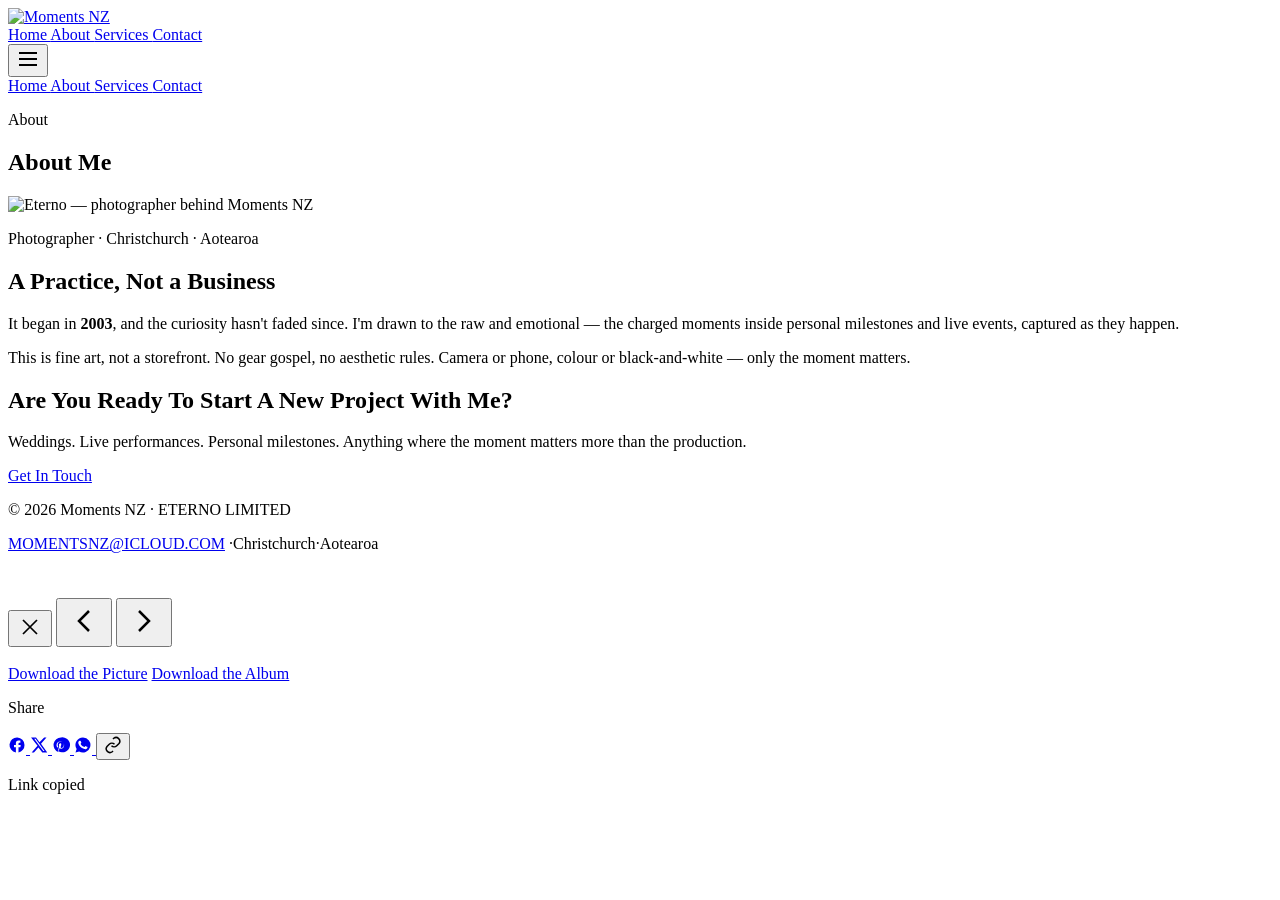
==== about/index.html @ 7eb91ea3 "Deploy site-v2 build 20260528-093814" ====
<!DOCTYPE html><html lang="en-NZ"> <head><meta charset="UTF-8"><meta name="viewport" content="width=device-width, initial-scale=1.0"><meta name="generator" content="Astro v6.3.8"><title>About · Moments NZ</title><meta name="description" content="Eterno — Christchurch-based photographer. A practice that began in 2003, rooted in honest moments from personal milestones and live events."><link rel="canonical" href="https://momentsnz.com/about/"><!-- Open Graph --><meta property="og:type" content="website"><meta property="og:site_name" content="Moments NZ"><meta property="og:title" content="About · Moments NZ"><meta property="og:description" content="Eterno — Christchurch-based photographer. A practice that began in 2003, rooted in honest moments from personal milestones and live events."><meta property="og:url" content="https://momentsnz.com/about/"><meta property="og:image" content="https://momentsnz.com/about/202410172201_bw-full.jpg"><!-- Twitter --><meta name="twitter:card" content="summary_large_image"><meta name="twitter:title" content="About · Moments NZ"><meta name="twitter:description" content="Eterno — Christchurch-based photographer. A practice that began in 2003, rooted in honest moments from personal milestones and live events."><meta name="twitter:image" content="https://momentsnz.com/about/202410172201_bw-full.jpg"><!-- Fonts --><link rel="preconnect" href="https://fonts.googleapis.com"><link rel="preconnect" href="https://fonts.gstatic.com" crossorigin><link rel="stylesheet" href="https://fonts.googleapis.com/css2?family=Inter:wght@400;500;600&family=Playfair+Display:ital,wght@0,400;0,500;0,700;1,400&display=swap"><link rel="icon" type="image/svg+xml" href="/favicon.svg"><link rel="apple-touch-icon" href="/favicon.svg"><link rel="stylesheet" href="/_astro/Base.CRGfF6qT.css"></head> <body> <header id="site-header" class="fixed top-0 inset-x-0 z-40 transition-colors duration-300" data-transparent="true" data-astro-cid-3ef6ksr2> <div class="container-w flex items-center justify-between h-16 md:h-20" data-astro-cid-3ef6ksr2> <a href="/" class="flex items-center" aria-label="Moments NZ home" data-astro-cid-3ef6ksr2> <img src="/logo-light.png" alt="Moments NZ" class="h-8 md:h-10 w-auto" data-astro-cid-3ef6ksr2> </a> <nav class="hidden md:flex gap-8 items-center text-[11px] tracking-[0.2em] uppercase" data-astro-cid-3ef6ksr2> <a href="/" class="text-white/85 hover:text-[var(--color-accent)] transition-colors" data-astro-cid-3ef6ksr2> Home </a><a href="/about/" class="text-white/85 hover:text-[var(--color-accent)] transition-colors text-[var(--color-accent)]" data-astro-cid-3ef6ksr2> About </a><a href="/services/" class="text-white/85 hover:text-[var(--color-accent)] transition-colors" data-astro-cid-3ef6ksr2> Services </a><a href="/contact/" class="text-white/85 hover:text-[var(--color-accent)] transition-colors" data-astro-cid-3ef6ksr2> Contact </a> </nav> <button id="menu-toggle" class="md:hidden text-white p-2" aria-label="Toggle menu" aria-expanded="false" data-astro-cid-3ef6ksr2> <svg width="24" height="24" viewBox="0 0 24 24" fill="none" stroke="currentColor" stroke-width="2" data-astro-cid-3ef6ksr2> <path d="M3 6h18M3 12h18M3 18h18" data-astro-cid-3ef6ksr2></path> </svg> </button> </div> <div id="mobile-menu" class="md:hidden hidden bg-[var(--color-bg-dark)] border-t border-white/10" data-astro-cid-3ef6ksr2> <nav class="container-w flex flex-col py-4 gap-3 text-[12px] tracking-[0.2em] uppercase" data-astro-cid-3ef6ksr2> <a href="/" class="text-white/85 hover:text-[var(--color-accent)] py-2" data-astro-cid-3ef6ksr2> Home </a><a href="/about/" class="text-white/85 hover:text-[var(--color-accent)] py-2" data-astro-cid-3ef6ksr2> About </a><a href="/services/" class="text-white/85 hover:text-[var(--color-accent)] py-2" data-astro-cid-3ef6ksr2> Services </a><a href="/contact/" class="text-white/85 hover:text-[var(--color-accent)] py-2" data-astro-cid-3ef6ksr2> Contact </a> </nav> </div> </header>  <script type="module">const s=document.getElementById("site-header"),t=()=>{s.dataset.transparent=window.scrollY<50?"true":"false"};window.addEventListener("scroll",t,{passive:!0});t();const e=document.getElementById("menu-toggle"),d=document.getElementById("mobile-menu");e.addEventListener("click",()=>{const n=d.classList.toggle("hidden")===!1;e.setAttribute("aria-expanded",String(n))});</script> <main>   <section class="bg-[var(--color-bg-dark)] text-white pt-32 pb-20 text-center"> <div class="container-w"> <p class="eyebrow mb-3">About</p> <h1 class="font-serif text-[clamp(2.5rem,5vw,4rem)]">About Me</h1> </div> </section>  <section class="py-20 md:py-28"> <div class="container-w grid md:grid-cols-2 gap-12 md:gap-20 items-start"> <picture> <source srcset="/about/202410172201_bw-full.webp" type="image/webp"> <img src="/about/202410172201_bw-full.jpg" alt="Eterno — photographer behind Moments NZ" class="protected w-full h-auto"> </picture> <div class="space-y-10"> <div> <p class="eyebrow mb-3">Photographer · Christchurch · Aotearoa</p> <h2 class="font-serif text-[clamp(2rem,4vw,3rem)] mb-6">A Practice, Not a Business</h2> <div class="space-y-5 text-[var(--color-text-primary)] leading-relaxed"> <p>
It began in <strong>2003</strong>, and the curiosity hasn't faded since.
              I'm drawn to the raw and emotional — the charged moments inside personal
              milestones and live events, captured as they happen.
</p> <p>
This is fine art, not a storefront. No gear gospel, no aesthetic rules.
              Camera or phone, colour or black-and-white — only the moment matters.
</p> </div> </div> </div> </div> </section>  <section class="bg-[var(--color-bg-tint)] py-16 text-center"> <div class="container-w"> <h2 class="font-serif text-3xl md:text-4xl mb-4">Are You Ready To Start A New Project With Me?</h2> <p class="text-[var(--color-text-muted)] mb-8 max-w-xl mx-auto">
Weddings. Live performances. Personal milestones. Anything where the moment
        matters more than the production.
</p> <a href="/contact/" class="btn-primary">Get In Touch</a> </div> </section>  </main> <!-- Closing strip: two centered lines (row 2 smaller, aligned under row 1). --> <div class="bg-[var(--color-bg-dark)] text-white/60 tracking-[0.15em]"> <div class="container-w py-6 flex flex-col items-center gap-1.5 text-center"> <p class="uppercase text-[11px] md:text-xs">© 2026 Moments NZ · ETERNO LIMITED</p> <p class="text-[9px] md:text-[10px] text-white/45"> <a href="mailto:momentsnz@icloud.com" class="hover:text-[var(--color-accent)]">MOMENTSNZ@ICLOUD.COM</a> <span class="mx-2 text-white/25">·</span>Christchurch<span class="mx-2 text-white/25">·</span>Aotearoa
</p> </div> </div> <!-- Back-to-top (mobile only); fades in after scrolling. --> <button id="to-top" class="md:hidden fixed bottom-5 right-4 z-40 w-11 h-11 rounded-full bg-[var(--color-bg-dark)]/85 text-white flex items-center justify-center shadow-lg opacity-0 pointer-events-none transition-opacity duration-300" aria-label="Back to top"> <svg width="20" height="20" viewBox="0 0 24 24" fill="none" stroke="currentColor" stroke-width="2"><path d="M12 19V5M5 12l7-7 7 7"></path></svg> </button> <div id="lightbox" class="fixed inset-0 z-50 hidden bg-black/95" role="dialog" aria-modal="true" aria-label="Photo viewer" data-astro-cid-gixpweiw> <button id="lb-close" class="absolute top-4 right-4 text-white/80 hover:text-white p-3 z-10" aria-label="Close" data-astro-cid-gixpweiw> <svg width="28" height="28" viewBox="0 0 24 24" fill="none" stroke="currentColor" stroke-width="1.5" data-astro-cid-gixpweiw><path d="M6 6l12 12M18 6L6 18" data-astro-cid-gixpweiw></path></svg> </button> <button id="lb-prev" class="absolute left-2 md:left-6 top-1/2 -translate-y-1/2 text-white/70 hover:text-white p-3 z-10" aria-label="Previous" data-astro-cid-gixpweiw> <svg width="40" height="40" viewBox="0 0 24 24" fill="none" stroke="currentColor" stroke-width="1.5" data-astro-cid-gixpweiw><path d="M15 18l-6-6 6-6" data-astro-cid-gixpweiw></path></svg> </button> <button id="lb-next" class="absolute right-2 md:right-6 top-1/2 -translate-y-1/2 text-white/70 hover:text-white p-3 z-10" aria-label="Next" data-astro-cid-gixpweiw> <svg width="40" height="40" viewBox="0 0 24 24" fill="none" stroke="currentColor" stroke-width="1.5" data-astro-cid-gixpweiw><path d="M9 6l6 6-6 6" data-astro-cid-gixpweiw></path></svg> </button> <div class="absolute inset-0 flex items-center justify-center p-4" id="lb-stage" data-astro-cid-gixpweiw> <picture id="lb-pic" class="max-w-[92vw] max-h-[88vh]" data-astro-cid-gixpweiw> <source id="lb-src-webp" type="image/webp" data-astro-cid-gixpweiw> <img id="lb-img" src="" alt="" class="protected max-w-[92vw] max-h-[88vh] object-contain select-none" data-astro-cid-gixpweiw> </picture> </div> <!-- Event panel (only shown for event-album images): purchase + share --> <div id="lb-buy" class="hidden absolute right-14 md:right-24 bottom-16 md:bottom-1/2 md:translate-y-1/2 flex flex-col gap-3 z-10 w-44" data-astro-cid-gixpweiw> <a id="lb-buy-pic" href="#" class="btn-primary text-center !px-4 !py-3 text-[11px]" data-astro-cid-gixpweiw>Download the Picture</a> <a id="lb-buy-album" href="#" class="text-center border border-white/40 text-white px-4 py-3 text-[11px] tracking-[0.05em] uppercase hover:border-[var(--color-accent)] hover:text-[var(--color-accent)] transition-colors" data-astro-cid-gixpweiw>Download the Album</a> <p class="text-white/40 text-[10px] tracking-[0.2em] uppercase mt-2 text-center" data-astro-cid-gixpweiw>Share</p> <div class="flex justify-center gap-2" data-astro-cid-gixpweiw> <a id="sh-fb" href="#" target="_blank" rel="noopener" aria-label="Share on Facebook" class="lb-share" data-astro-cid-gixpweiw> <svg width="18" height="18" viewBox="0 0 24 24" fill="currentColor" data-astro-cid-gixpweiw><path d="M22 12a10 10 0 10-11.5 9.9v-7H8v-3h2.5V9.5A3.5 3.5 0 0114 6h2.5v3H15c-.6 0-1 .4-1 1v2h3l-.5 3H14v7A10 10 0 0022 12z" data-astro-cid-gixpweiw></path></svg> </a> <a id="sh-x" href="#" target="_blank" rel="noopener" aria-label="Share on X" class="lb-share" data-astro-cid-gixpweiw> <svg width="18" height="18" viewBox="0 0 24 24" fill="currentColor" data-astro-cid-gixpweiw><path d="M18.9 2H22l-7.3 8.3L23 22h-6.6l-5.2-6.8L5.3 22H2.2l7.8-8.9L1.4 2H8l4.7 6.2L18.9 2zm-1.2 18h1.7L7.4 3.8H5.6L17.7 20z" data-astro-cid-gixpweiw></path></svg> </a> <a id="sh-pin" href="#" target="_blank" rel="noopener" aria-label="Share on Pinterest" class="lb-share" data-astro-cid-gixpweiw> <svg width="18" height="18" viewBox="0 0 24 24" fill="currentColor" data-astro-cid-gixpweiw><path d="M12 2a10 10 0 00-3.6 19.3c-.1-.8-.2-2 0-2.9l1.2-5s-.3-.6-.3-1.5c0-1.4.8-2.4 1.8-2.4.9 0 1.3.6 1.3 1.4 0 .9-.5 2.1-.8 3.3-.2.9.5 1.7 1.4 1.7 1.7 0 2.9-2.2 2.9-4.8 0-2-1.3-3.5-3.8-3.5a4.3 4.3 0 00-4.5 4.3c0 .8.3 1.4.6 1.8.1.2.2.3.1.5l-.2.9c-.1.3-.3.4-.5.2-1-.5-1.6-1.9-1.6-3.1 0-2.5 1.8-4.8 5.3-4.8 2.8 0 4.9 2 4.9 4.6 0 2.8-1.7 5-4.2 5-.8 0-1.6-.4-1.9-.9l-.5 2c-.2.7-.7 1.6-1 2.1A10 10 0 1012 2z" data-astro-cid-gixpweiw></path></svg> </a> <a id="sh-wa" href="#" target="_blank" rel="noopener" aria-label="Share on WhatsApp" class="lb-share" data-astro-cid-gixpweiw> <svg width="18" height="18" viewBox="0 0 24 24" fill="currentColor" data-astro-cid-gixpweiw><path d="M12 2a10 10 0 00-8.5 15.3L2 22l4.8-1.4A10 10 0 1012 2zm5.8 14.1c-.2.7-1.4 1.3-2 1.4-.5.1-1.2.1-1.9-.1-.4-.1-1-.3-1.8-.6-3-1.3-5-4.4-5.2-4.6-.1-.2-1.2-1.6-1.2-3.1s.8-2.2 1.1-2.5c.3-.3.6-.4.8-.4h.6c.2 0 .4 0 .7.5l.8 2c.1.2.1.4 0 .6l-.4.5-.3.4c-.1.1-.3.3-.1.6.2.3.8 1.4 1.8 2.2 1.3 1.1 2.3 1.5 2.6 1.6.3.1.5.1.7-.1l.8-.9c.2-.2.4-.2.6-.1l2 .9c.3.1.4.2.5.3.1.3.1.7-.1 1.4z" data-astro-cid-gixpweiw></path></svg> </a> <button id="sh-copy" aria-label="Copy link" class="lb-share" data-astro-cid-gixpweiw> <svg width="18" height="18" viewBox="0 0 24 24" fill="none" stroke="currentColor" stroke-width="2" data-astro-cid-gixpweiw><path d="M10 13a5 5 0 007 0l3-3a5 5 0 00-7-7l-1 1" data-astro-cid-gixpweiw></path><path d="M14 11a5 5 0 00-7 0l-3 3a5 5 0 007 7l1-1" data-astro-cid-gixpweiw></path></svg> </button> </div> <p id="lb-copied" class="hidden text-[var(--color-accent)] text-[10px] text-center" data-astro-cid-gixpweiw>Link copied</p> </div> <div id="lb-caption" class="absolute bottom-4 inset-x-0 text-center text-white/50 text-xs tracking-[0.2em] uppercase pointer-events-none" data-astro-cid-gixpweiw></div> </div>  <script type="module">const c=document.getElementById("lightbox"),g=document.getElementById("lb-img"),x=document.getElementById("lb-src-webp"),$=document.getElementById("lb-caption"),b=document.getElementById("lb-buy"),k=document.getElementById("lb-buy-pic"),C=document.getElementById("lb-buy-album"),U=document.getElementById("sh-fb"),A=document.getElementById("sh-x"),R=document.getElementById("sh-pin"),M=document.getElementById("sh-wa"),S=document.getElementById("sh-copy"),p=document.getElementById("lb-copied"),T=document.getElementById("lb-close"),N=document.getElementById("lb-prev"),P=document.getElementById("lb-next"),y="/contact/?subject=";let n=[],o=0;const X=()=>{n=Array.from(document.querySelectorAll('img[data-lightbox="1"]'))},f=new Set,E=e=>{!e||f.has(e)||(f.add(e),new Image().src=e)},I=e=>{if(!n.length)return;const t=n[(e+n.length)%n.length];E(t.dataset.fullWebp),E(t.dataset.fullJpg)},s=e=>{if(!n.length)return;o=(e+n.length)%n.length;const t=n[o];g.src=t.dataset.fullJpg||t.src,x.srcset=t.dataset.fullWebp||"",g.alt=t.alt,I(o+1),I(o-1);const m=t.closest("figure")?.dataset.category||"";$.textContent=m;const w=t.dataset.event,d=t.dataset.eventName||m;if(w){b.classList.remove("hidden"),k.href=`${y}${encodeURIComponent("Buy photo: "+d+" / "+(t.dataset.slug||""))}`,C.href=`${y}${encodeURIComponent("Buy album: "+d)}`;const a=location.origin+location.pathname,L=location.origin+(t.dataset.fullJpg||t.src),h=`${d} — Moments NZ`,l=encodeURIComponent(a),u=encodeURIComponent(h);U.href=`https://www.facebook.com/sharer/sharer.php?u=${l}`,A.href=`https://twitter.com/intent/tweet?url=${l}&text=${u}`,R.href=`https://pinterest.com/pin/create/button/?url=${l}&media=${encodeURIComponent(L)}&description=${u}`,M.href=`https://wa.me/?text=${encodeURIComponent(h+" "+a)}`,p.classList.add("hidden"),S.onclick=async()=>{try{await navigator.clipboard.writeText(a),p.classList.remove("hidden")}catch{}}}else b.classList.add("hidden");c.classList.remove("hidden"),document.body.style.overflow="hidden"},i=()=>{c.classList.add("hidden"),document.body.style.overflow=""};document.addEventListener("click",e=>{const t=e.target;t.tagName==="IMG"&&t.dataset.lightbox==="1"&&(X(),s(n.indexOf(t)))});T.addEventListener("click",i);N.addEventListener("click",()=>s(o-1));P.addEventListener("click",()=>s(o+1));c.addEventListener("click",e=>{const t=e.target;(t.id==="lightbox"||t.id==="lb-stage")&&i()});document.addEventListener("keydown",e=>{c.classList.contains("hidden")||(e.key==="Escape"&&i(),e.key==="ArrowLeft"&&s(o-1),e.key==="ArrowRight"&&s(o+1))});let v=0,B=0;c.addEventListener("touchstart",e=>{v=e.changedTouches[0].clientX,B=e.changedTouches[0].clientY},{passive:!0});c.addEventListener("touchend",e=>{if(c.classList.contains("hidden"))return;const t=e.changedTouches[0].clientX-v,r=e.changedTouches[0].clientY-B;Math.abs(t)>50&&Math.abs(t)>Math.abs(r)&&s(t<0?o+1:o-1)},{passive:!0});</script> <!-- Schema.org --> <script type="application/ld+json">{"@context":"https://schema.org","@type":"Person","name":"Eterno","jobTitle":"Photographer","url":"https://momentsnz.com/","sameAs":[],"affiliation":{"@type":"Organization","name":"ETERNO LIMITED"},"brand":{"@type":"Brand","name":"Moments NZ"}}</script> </body> </html> <script type="module">document.addEventListener("contextmenu",t=>{const e=t.target;e&&e.tagName==="IMG"&&t.preventDefault()});document.addEventListener("dragstart",t=>{const e=t.target;e&&e.tagName==="IMG"&&t.preventDefault()});const o=document.getElementById("to-top");if(o){const t=()=>{const e=window.scrollY>600;o.style.opacity=e?"1":"0",o.style.pointerEvents=e?"auto":"none"};window.addEventListener("scroll",t,{passive:!0}),t(),o.addEventListener("click",()=>window.scrollTo({top:0,behavior:"auto"}))}</script>
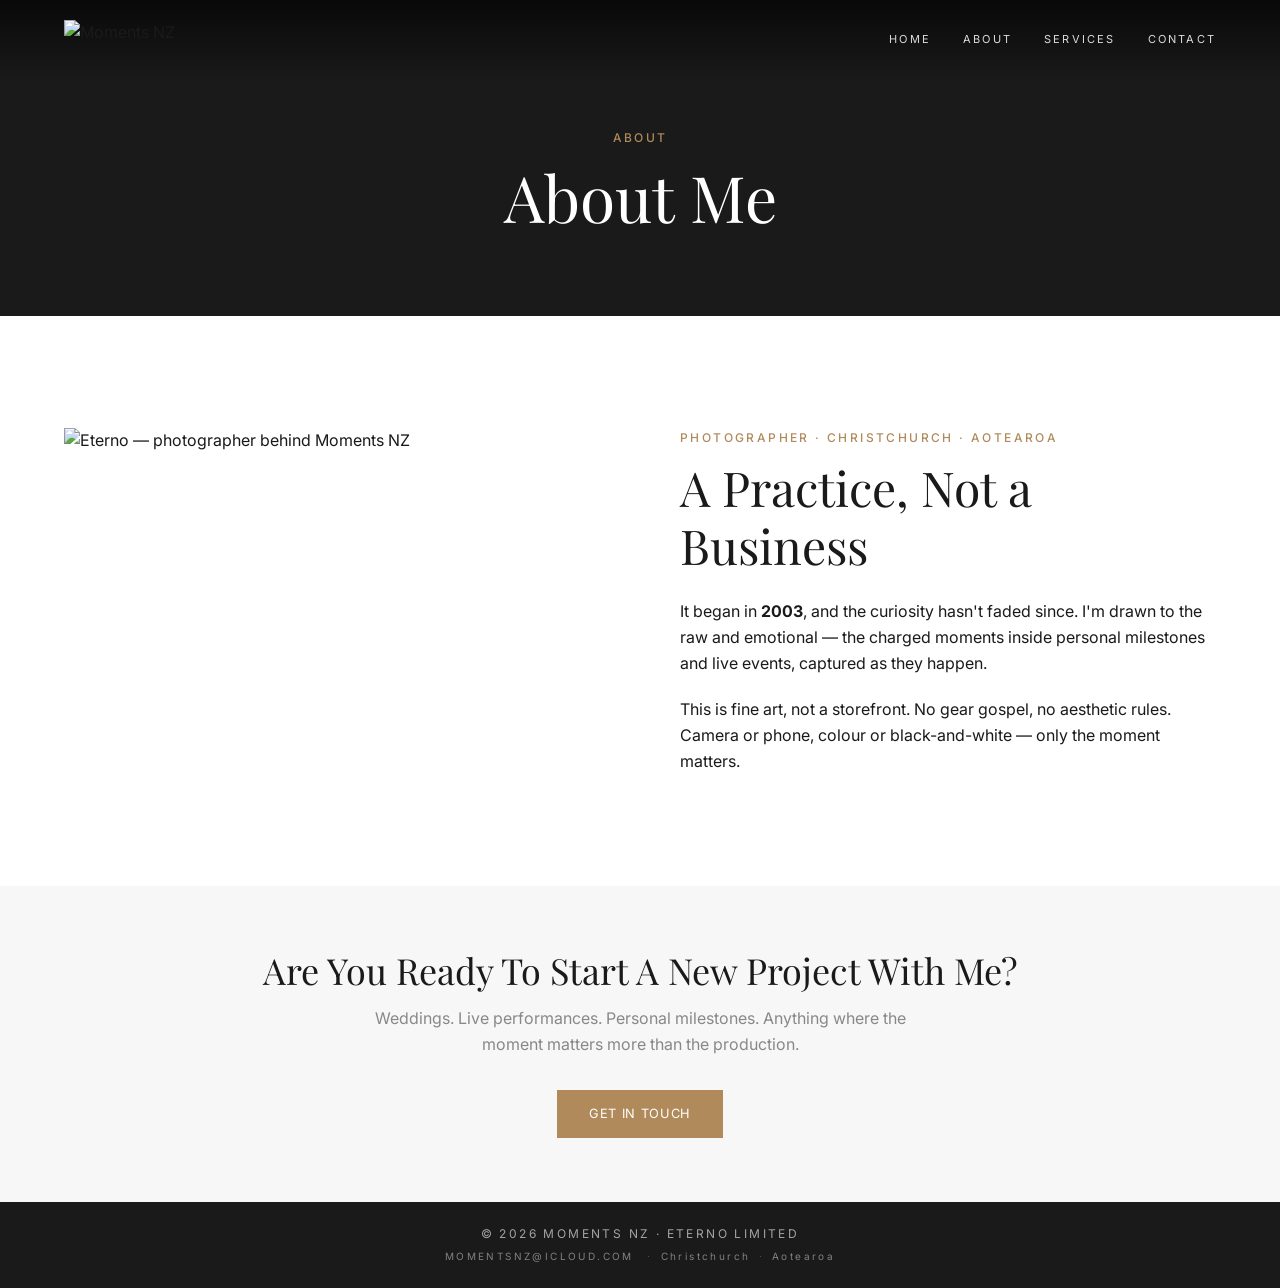
==== commit 7c90e6f4: "Deploy site-v2 build 20260528-231422" ====
--- a/about/index.html
+++ b/about/index.html
@@ -1,4 +1,4 @@
-<!DOCTYPE html><html lang="en-NZ"> <head><meta charset="UTF-8"><meta name="viewport" content="width=device-width, initial-scale=1.0"><meta name="generator" content="Astro v6.3.8"><title>About · Moments NZ</title><meta name="description" content="Eterno — Christchurch-based photographer. A practice that began in 2003, rooted in honest moments from personal milestones and live events."><link rel="canonical" href="https://momentsnz.com/about/"><!-- Open Graph --><meta property="og:type" content="website"><meta property="og:site_name" content="Moments NZ"><meta property="og:title" content="About · Moments NZ"><meta property="og:description" content="Eterno — Christchurch-based photographer. A practice that began in 2003, rooted in honest moments from personal milestones and live events."><meta property="og:url" content="https://momentsnz.com/about/"><meta property="og:image" content="https://momentsnz.com/about/202410172201_bw-full.jpg"><!-- Twitter --><meta name="twitter:card" content="summary_large_image"><meta name="twitter:title" content="About · Moments NZ"><meta name="twitter:description" content="Eterno — Christchurch-based photographer. A practice that began in 2003, rooted in honest moments from personal milestones and live events."><meta name="twitter:image" content="https://momentsnz.com/about/202410172201_bw-full.jpg"><!-- Fonts --><link rel="preconnect" href="https://fonts.googleapis.com"><link rel="preconnect" href="https://fonts.gstatic.com" crossorigin><link rel="stylesheet" href="https://fonts.googleapis.com/css2?family=Inter:wght@400;500;600&family=Playfair+Display:ital,wght@0,400;0,500;0,700;1,400&display=swap"><link rel="icon" type="image/svg+xml" href="/favicon.svg"><link rel="apple-touch-icon" href="/favicon.svg"><link rel="stylesheet" href="/_astro/Base.CRGfF6qT.css"></head> <body> <header id="site-header" class="fixed top-0 inset-x-0 z-40 transition-colors duration-300" data-transparent="true" data-astro-cid-3ef6ksr2> <div class="container-w flex items-center justify-between h-16 md:h-20" data-astro-cid-3ef6ksr2> <a href="/" class="flex items-center" aria-label="Moments NZ home" data-astro-cid-3ef6ksr2> <img src="/logo-light.png" alt="Moments NZ" class="h-8 md:h-10 w-auto" data-astro-cid-3ef6ksr2> </a> <nav class="hidden md:flex gap-8 items-center text-[11px] tracking-[0.2em] uppercase" data-astro-cid-3ef6ksr2> <a href="/" class="text-white/85 hover:text-[var(--color-accent)] transition-colors" data-astro-cid-3ef6ksr2> Home </a><a href="/about/" class="text-white/85 hover:text-[var(--color-accent)] transition-colors text-[var(--color-accent)]" data-astro-cid-3ef6ksr2> About </a><a href="/services/" class="text-white/85 hover:text-[var(--color-accent)] transition-colors" data-astro-cid-3ef6ksr2> Services </a><a href="/contact/" class="text-white/85 hover:text-[var(--color-accent)] transition-colors" data-astro-cid-3ef6ksr2> Contact </a> </nav> <button id="menu-toggle" class="md:hidden text-white p-2" aria-label="Toggle menu" aria-expanded="false" data-astro-cid-3ef6ksr2> <svg width="24" height="24" viewBox="0 0 24 24" fill="none" stroke="currentColor" stroke-width="2" data-astro-cid-3ef6ksr2> <path d="M3 6h18M3 12h18M3 18h18" data-astro-cid-3ef6ksr2></path> </svg> </button> </div> <div id="mobile-menu" class="md:hidden hidden bg-[var(--color-bg-dark)] border-t border-white/10" data-astro-cid-3ef6ksr2> <nav class="container-w flex flex-col py-4 gap-3 text-[12px] tracking-[0.2em] uppercase" data-astro-cid-3ef6ksr2> <a href="/" class="text-white/85 hover:text-[var(--color-accent)] py-2" data-astro-cid-3ef6ksr2> Home </a><a href="/about/" class="text-white/85 hover:text-[var(--color-accent)] py-2" data-astro-cid-3ef6ksr2> About </a><a href="/services/" class="text-white/85 hover:text-[var(--color-accent)] py-2" data-astro-cid-3ef6ksr2> Services </a><a href="/contact/" class="text-white/85 hover:text-[var(--color-accent)] py-2" data-astro-cid-3ef6ksr2> Contact </a> </nav> </div> </header>  <script type="module">const s=document.getElementById("site-header"),t=()=>{s.dataset.transparent=window.scrollY<50?"true":"false"};window.addEventListener("scroll",t,{passive:!0});t();const e=document.getElementById("menu-toggle"),d=document.getElementById("mobile-menu");e.addEventListener("click",()=>{const n=d.classList.toggle("hidden")===!1;e.setAttribute("aria-expanded",String(n))});</script> <main>   <section class="bg-[var(--color-bg-dark)] text-white pt-32 pb-20 text-center"> <div class="container-w"> <p class="eyebrow mb-3">About</p> <h1 class="font-serif text-[clamp(2.5rem,5vw,4rem)]">About Me</h1> </div> </section>  <section class="py-20 md:py-28"> <div class="container-w grid md:grid-cols-2 gap-12 md:gap-20 items-start"> <picture> <source srcset="/about/202410172201_bw-full.webp" type="image/webp"> <img src="/about/202410172201_bw-full.jpg" alt="Eterno — photographer behind Moments NZ" class="protected w-full h-auto"> </picture> <div class="space-y-10"> <div> <p class="eyebrow mb-3">Photographer · Christchurch · Aotearoa</p> <h2 class="font-serif text-[clamp(2rem,4vw,3rem)] mb-6">A Practice, Not a Business</h2> <div class="space-y-5 text-[var(--color-text-primary)] leading-relaxed"> <p>
+<!DOCTYPE html><html lang="en-NZ"> <head><meta charset="UTF-8"><meta name="viewport" content="width=device-width, initial-scale=1.0"><meta name="generator" content="Astro v6.3.8"><title>About · Moments NZ</title><meta name="description" content="Eterno — Christchurch-based photographer. A practice that began in 2003, rooted in honest moments from personal milestones and live events."><link rel="canonical" href="https://momentsnz.com/about/"><!-- Open Graph --><meta property="og:type" content="website"><meta property="og:site_name" content="Moments NZ"><meta property="og:title" content="About · Moments NZ"><meta property="og:description" content="Eterno — Christchurch-based photographer. A practice that began in 2003, rooted in honest moments from personal milestones and live events."><meta property="og:url" content="https://momentsnz.com/about/"><meta property="og:image" content="https://momentsnz.com/about/202410172201_bw-full.jpg"><!-- Twitter --><meta name="twitter:card" content="summary_large_image"><meta name="twitter:title" content="About · Moments NZ"><meta name="twitter:description" content="Eterno — Christchurch-based photographer. A practice that began in 2003, rooted in honest moments from personal milestones and live events."><meta name="twitter:image" content="https://momentsnz.com/about/202410172201_bw-full.jpg"><!-- Fonts --><link rel="preconnect" href="https://fonts.googleapis.com"><link rel="preconnect" href="https://fonts.gstatic.com" crossorigin><link rel="stylesheet" href="https://fonts.googleapis.com/css2?family=Inter:wght@400;500;600&family=Playfair+Display:ital,wght@0,400;0,500;0,700;1,400&display=swap"><link rel="icon" type="image/svg+xml" href="/favicon.svg"><link rel="apple-touch-icon" href="/favicon.svg"><link rel="stylesheet" href="/_astro/Base.zRqw7JrE.css"></head> <body> <header id="site-header" class="fixed top-0 inset-x-0 z-40 transition-colors duration-300" data-transparent="true" data-astro-cid-3ef6ksr2> <div class="container-w flex items-center justify-between h-16 md:h-20" data-astro-cid-3ef6ksr2> <a href="/" class="flex items-center" aria-label="Moments NZ home" data-astro-cid-3ef6ksr2> <img src="/logo-light.png" alt="Moments NZ" class="h-8 md:h-10 w-auto" data-astro-cid-3ef6ksr2> </a> <nav class="hidden md:flex gap-8 items-center text-[11px] tracking-[0.2em] uppercase" data-astro-cid-3ef6ksr2> <a href="/" class="text-white/85 hover:text-[var(--color-accent)] transition-colors" data-astro-cid-3ef6ksr2> Home </a><a href="/about/" class="text-white/85 hover:text-[var(--color-accent)] transition-colors text-[var(--color-accent)]" data-astro-cid-3ef6ksr2> About </a><a href="/services/" class="text-white/85 hover:text-[var(--color-accent)] transition-colors" data-astro-cid-3ef6ksr2> Services </a><a href="/contact/" class="text-white/85 hover:text-[var(--color-accent)] transition-colors" data-astro-cid-3ef6ksr2> Contact </a> </nav> <button id="menu-toggle" class="md:hidden text-white p-2" aria-label="Toggle menu" aria-expanded="false" data-astro-cid-3ef6ksr2> <svg width="24" height="24" viewBox="0 0 24 24" fill="none" stroke="currentColor" stroke-width="2" data-astro-cid-3ef6ksr2> <path d="M3 6h18M3 12h18M3 18h18" data-astro-cid-3ef6ksr2></path> </svg> </button> </div> <div id="mobile-menu" class="md:hidden hidden bg-[var(--color-bg-dark)] border-t border-white/10" data-astro-cid-3ef6ksr2> <nav class="container-w flex flex-col py-4 gap-3 text-[12px] tracking-[0.2em] uppercase" data-astro-cid-3ef6ksr2> <a href="/" class="text-white/85 hover:text-[var(--color-accent)] py-2" data-astro-cid-3ef6ksr2> Home </a><a href="/about/" class="text-white/85 hover:text-[var(--color-accent)] py-2" data-astro-cid-3ef6ksr2> About </a><a href="/services/" class="text-white/85 hover:text-[var(--color-accent)] py-2" data-astro-cid-3ef6ksr2> Services </a><a href="/contact/" class="text-white/85 hover:text-[var(--color-accent)] py-2" data-astro-cid-3ef6ksr2> Contact </a> </nav> </div> </header>  <script type="module">const s=document.getElementById("site-header"),t=()=>{s.dataset.transparent=window.scrollY<50?"true":"false"};window.addEventListener("scroll",t,{passive:!0});t();const e=document.getElementById("menu-toggle"),d=document.getElementById("mobile-menu");e.addEventListener("click",()=>{const n=d.classList.toggle("hidden")===!1;e.setAttribute("aria-expanded",String(n))});</script> <main>   <section class="bg-[var(--color-bg-dark)] text-white pt-32 pb-20 text-center"> <div class="container-w"> <p class="eyebrow mb-3">About</p> <h1 class="font-serif text-[clamp(2.5rem,5vw,4rem)]">About Me</h1> </div> </section>  <section class="py-20 md:py-28"> <div class="container-w grid md:grid-cols-2 gap-12 md:gap-20 items-start"> <picture> <source srcset="/about/202410172201_bw-full.webp" type="image/webp"> <img src="/about/202410172201_bw-full.jpg" alt="Eterno — photographer behind Moments NZ" class="protected w-full h-auto"> </picture> <div class="space-y-10"> <div> <p class="eyebrow mb-3">Photographer · Christchurch · Aotearoa</p> <h2 class="font-serif text-[clamp(2rem,4vw,3rem)] mb-6">A Practice, Not a Business</h2> <div class="space-y-5 text-[var(--color-text-primary)] leading-relaxed"> <p>
 It began in <strong>2003</strong>, and the curiosity hasn't faded since.
               I'm drawn to the raw and emotional — the charged moments inside personal
               milestones and live events, captured as they happen.
@@ -9,4 +9,4 @@
 Weddings. Live performances. Personal milestones. Anything where the moment
         matters more than the production.
 </p> <a href="/contact/" class="btn-primary">Get In Touch</a> </div> </section>  </main> <!-- Closing strip: two centered lines (row 2 smaller, aligned under row 1). --> <div class="bg-[var(--color-bg-dark)] text-white/60 tracking-[0.15em]"> <div class="container-w py-6 flex flex-col items-center gap-1.5 text-center"> <p class="uppercase text-[11px] md:text-xs">© 2026 Moments NZ · ETERNO LIMITED</p> <p class="text-[9px] md:text-[10px] text-white/45"> <a href="mailto:momentsnz@icloud.com" class="hover:text-[var(--color-accent)]">MOMENTSNZ@ICLOUD.COM</a> <span class="mx-2 text-white/25">·</span>Christchurch<span class="mx-2 text-white/25">·</span>Aotearoa
-</p> </div> </div> <!-- Back-to-top (mobile only); fades in after scrolling. --> <button id="to-top" class="md:hidden fixed bottom-5 right-4 z-40 w-11 h-11 rounded-full bg-[var(--color-bg-dark)]/85 text-white flex items-center justify-center shadow-lg opacity-0 pointer-events-none transition-opacity duration-300" aria-label="Back to top"> <svg width="20" height="20" viewBox="0 0 24 24" fill="none" stroke="currentColor" stroke-width="2"><path d="M12 19V5M5 12l7-7 7 7"></path></svg> </button> <div id="lightbox" class="fixed inset-0 z-50 hidden bg-black/95" role="dialog" aria-modal="true" aria-label="Photo viewer" data-astro-cid-gixpweiw> <button id="lb-close" class="absolute top-4 right-4 text-white/80 hover:text-white p-3 z-10" aria-label="Close" data-astro-cid-gixpweiw> <svg width="28" height="28" viewBox="0 0 24 24" fill="none" stroke="currentColor" stroke-width="1.5" data-astro-cid-gixpweiw><path d="M6 6l12 12M18 6L6 18" data-astro-cid-gixpweiw></path></svg> </button> <button id="lb-prev" class="absolute left-2 md:left-6 top-1/2 -translate-y-1/2 text-white/70 hover:text-white p-3 z-10" aria-label="Previous" data-astro-cid-gixpweiw> <svg width="40" height="40" viewBox="0 0 24 24" fill="none" stroke="currentColor" stroke-width="1.5" data-astro-cid-gixpweiw><path d="M15 18l-6-6 6-6" data-astro-cid-gixpweiw></path></svg> </button> <button id="lb-next" class="absolute right-2 md:right-6 top-1/2 -translate-y-1/2 text-white/70 hover:text-white p-3 z-10" aria-label="Next" data-astro-cid-gixpweiw> <svg width="40" height="40" viewBox="0 0 24 24" fill="none" stroke="currentColor" stroke-width="1.5" data-astro-cid-gixpweiw><path d="M9 6l6 6-6 6" data-astro-cid-gixpweiw></path></svg> </button> <div class="absolute inset-0 flex items-center justify-center p-4" id="lb-stage" data-astro-cid-gixpweiw> <picture id="lb-pic" class="max-w-[92vw] max-h-[88vh]" data-astro-cid-gixpweiw> <source id="lb-src-webp" type="image/webp" data-astro-cid-gixpweiw> <img id="lb-img" src="" alt="" class="protected max-w-[92vw] max-h-[88vh] object-contain select-none" data-astro-cid-gixpweiw> </picture> </div> <!-- Event panel (only shown for event-album images): purchase + share --> <div id="lb-buy" class="hidden absolute right-14 md:right-24 bottom-16 md:bottom-1/2 md:translate-y-1/2 flex flex-col gap-3 z-10 w-44" data-astro-cid-gixpweiw> <a id="lb-buy-pic" href="#" class="btn-primary text-center !px-4 !py-3 text-[11px]" data-astro-cid-gixpweiw>Download the Picture</a> <a id="lb-buy-album" href="#" class="text-center border border-white/40 text-white px-4 py-3 text-[11px] tracking-[0.05em] uppercase hover:border-[var(--color-accent)] hover:text-[var(--color-accent)] transition-colors" data-astro-cid-gixpweiw>Download the Album</a> <p class="text-white/40 text-[10px] tracking-[0.2em] uppercase mt-2 text-center" data-astro-cid-gixpweiw>Share</p> <div class="flex justify-center gap-2" data-astro-cid-gixpweiw> <a id="sh-fb" href="#" target="_blank" rel="noopener" aria-label="Share on Facebook" class="lb-share" data-astro-cid-gixpweiw> <svg width="18" height="18" viewBox="0 0 24 24" fill="currentColor" data-astro-cid-gixpweiw><path d="M22 12a10 10 0 10-11.5 9.9v-7H8v-3h2.5V9.5A3.5 3.5 0 0114 6h2.5v3H15c-.6 0-1 .4-1 1v2h3l-.5 3H14v7A10 10 0 0022 12z" data-astro-cid-gixpweiw></path></svg> </a> <a id="sh-x" href="#" target="_blank" rel="noopener" aria-label="Share on X" class="lb-share" data-astro-cid-gixpweiw> <svg width="18" height="18" viewBox="0 0 24 24" fill="currentColor" data-astro-cid-gixpweiw><path d="M18.9 2H22l-7.3 8.3L23 22h-6.6l-5.2-6.8L5.3 22H2.2l7.8-8.9L1.4 2H8l4.7 6.2L18.9 2zm-1.2 18h1.7L7.4 3.8H5.6L17.7 20z" data-astro-cid-gixpweiw></path></svg> </a> <a id="sh-pin" href="#" target="_blank" rel="noopener" aria-label="Share on Pinterest" class="lb-share" data-astro-cid-gixpweiw> <svg width="18" height="18" viewBox="0 0 24 24" fill="currentColor" data-astro-cid-gixpweiw><path d="M12 2a10 10 0 00-3.6 19.3c-.1-.8-.2-2 0-2.9l1.2-5s-.3-.6-.3-1.5c0-1.4.8-2.4 1.8-2.4.9 0 1.3.6 1.3 1.4 0 .9-.5 2.1-.8 3.3-.2.9.5 1.7 1.4 1.7 1.7 0 2.9-2.2 2.9-4.8 0-2-1.3-3.5-3.8-3.5a4.3 4.3 0 00-4.5 4.3c0 .8.3 1.4.6 1.8.1.2.2.3.1.5l-.2.9c-.1.3-.3.4-.5.2-1-.5-1.6-1.9-1.6-3.1 0-2.5 1.8-4.8 5.3-4.8 2.8 0 4.9 2 4.9 4.6 0 2.8-1.7 5-4.2 5-.8 0-1.6-.4-1.9-.9l-.5 2c-.2.7-.7 1.6-1 2.1A10 10 0 1012 2z" data-astro-cid-gixpweiw></path></svg> </a> <a id="sh-wa" href="#" target="_blank" rel="noopener" aria-label="Share on WhatsApp" class="lb-share" data-astro-cid-gixpweiw> <svg width="18" height="18" viewBox="0 0 24 24" fill="currentColor" data-astro-cid-gixpweiw><path d="M12 2a10 10 0 00-8.5 15.3L2 22l4.8-1.4A10 10 0 1012 2zm5.8 14.1c-.2.7-1.4 1.3-2 1.4-.5.1-1.2.1-1.9-.1-.4-.1-1-.3-1.8-.6-3-1.3-5-4.4-5.2-4.6-.1-.2-1.2-1.6-1.2-3.1s.8-2.2 1.1-2.5c.3-.3.6-.4.8-.4h.6c.2 0 .4 0 .7.5l.8 2c.1.2.1.4 0 .6l-.4.5-.3.4c-.1.1-.3.3-.1.6.2.3.8 1.4 1.8 2.2 1.3 1.1 2.3 1.5 2.6 1.6.3.1.5.1.7-.1l.8-.9c.2-.2.4-.2.6-.1l2 .9c.3.1.4.2.5.3.1.3.1.7-.1 1.4z" data-astro-cid-gixpweiw></path></svg> </a> <button id="sh-copy" aria-label="Copy link" class="lb-share" data-astro-cid-gixpweiw> <svg width="18" height="18" viewBox="0 0 24 24" fill="none" stroke="currentColor" stroke-width="2" data-astro-cid-gixpweiw><path d="M10 13a5 5 0 007 0l3-3a5 5 0 00-7-7l-1 1" data-astro-cid-gixpweiw></path><path d="M14 11a5 5 0 00-7 0l-3 3a5 5 0 007 7l1-1" data-astro-cid-gixpweiw></path></svg> </button> </div> <p id="lb-copied" class="hidden text-[var(--color-accent)] text-[10px] text-center" data-astro-cid-gixpweiw>Link copied</p> </div> <div id="lb-caption" class="absolute bottom-4 inset-x-0 text-center text-white/50 text-xs tracking-[0.2em] uppercase pointer-events-none" data-astro-cid-gixpweiw></div> </div>  <script type="module">const c=document.getElementById("lightbox"),g=document.getElementById("lb-img"),x=document.getElementById("lb-src-webp"),$=document.getElementById("lb-caption"),b=document.getElementById("lb-buy"),k=document.getElementById("lb-buy-pic"),C=document.getElementById("lb-buy-album"),U=document.getElementById("sh-fb"),A=document.getElementById("sh-x"),R=document.getElementById("sh-pin"),M=document.getElementById("sh-wa"),S=document.getElementById("sh-copy"),p=document.getElementById("lb-copied"),T=document.getElementById("lb-close"),N=document.getElementById("lb-prev"),P=document.getElementById("lb-next"),y="/contact/?subject=";let n=[],o=0;const X=()=>{n=Array.from(document.querySelectorAll('img[data-lightbox="1"]'))},f=new Set,E=e=>{!e||f.has(e)||(f.add(e),new Image().src=e)},I=e=>{if(!n.length)return;const t=n[(e+n.length)%n.length];E(t.dataset.fullWebp),E(t.dataset.fullJpg)},s=e=>{if(!n.length)return;o=(e+n.length)%n.length;const t=n[o];g.src=t.dataset.fullJpg||t.src,x.srcset=t.dataset.fullWebp||"",g.alt=t.alt,I(o+1),I(o-1);const m=t.closest("figure")?.dataset.category||"";$.textContent=m;const w=t.dataset.event,d=t.dataset.eventName||m;if(w){b.classList.remove("hidden"),k.href=`${y}${encodeURIComponent("Buy photo: "+d+" / "+(t.dataset.slug||""))}`,C.href=`${y}${encodeURIComponent("Buy album: "+d)}`;const a=location.origin+location.pathname,L=location.origin+(t.dataset.fullJpg||t.src),h=`${d} — Moments NZ`,l=encodeURIComponent(a),u=encodeURIComponent(h);U.href=`https://www.facebook.com/sharer/sharer.php?u=${l}`,A.href=`https://twitter.com/intent/tweet?url=${l}&text=${u}`,R.href=`https://pinterest.com/pin/create/button/?url=${l}&media=${encodeURIComponent(L)}&description=${u}`,M.href=`https://wa.me/?text=${encodeURIComponent(h+" "+a)}`,p.classList.add("hidden"),S.onclick=async()=>{try{await navigator.clipboard.writeText(a),p.classList.remove("hidden")}catch{}}}else b.classList.add("hidden");c.classList.remove("hidden"),document.body.style.overflow="hidden"},i=()=>{c.classList.add("hidden"),document.body.style.overflow=""};document.addEventListener("click",e=>{const t=e.target;t.tagName==="IMG"&&t.dataset.lightbox==="1"&&(X(),s(n.indexOf(t)))});T.addEventListener("click",i);N.addEventListener("click",()=>s(o-1));P.addEventListener("click",()=>s(o+1));c.addEventListener("click",e=>{const t=e.target;(t.id==="lightbox"||t.id==="lb-stage")&&i()});document.addEventListener("keydown",e=>{c.classList.contains("hidden")||(e.key==="Escape"&&i(),e.key==="ArrowLeft"&&s(o-1),e.key==="ArrowRight"&&s(o+1))});let v=0,B=0;c.addEventListener("touchstart",e=>{v=e.changedTouches[0].clientX,B=e.changedTouches[0].clientY},{passive:!0});c.addEventListener("touchend",e=>{if(c.classList.contains("hidden"))return;const t=e.changedTouches[0].clientX-v,r=e.changedTouches[0].clientY-B;Math.abs(t)>50&&Math.abs(t)>Math.abs(r)&&s(t<0?o+1:o-1)},{passive:!0});</script> <!-- Schema.org --> <script type="application/ld+json">{"@context":"https://schema.org","@type":"Person","name":"Eterno","jobTitle":"Photographer","url":"https://momentsnz.com/","sameAs":[],"affiliation":{"@type":"Organization","name":"ETERNO LIMITED"},"brand":{"@type":"Brand","name":"Moments NZ"}}</script> </body> </html> <script type="module">document.addEventListener("contextmenu",t=>{const e=t.target;e&&e.tagName==="IMG"&&t.preventDefault()});document.addEventListener("dragstart",t=>{const e=t.target;e&&e.tagName==="IMG"&&t.preventDefault()});const o=document.getElementById("to-top");if(o){const t=()=>{const e=window.scrollY>600;o.style.opacity=e?"1":"0",o.style.pointerEvents=e?"auto":"none"};window.addEventListener("scroll",t,{passive:!0}),t(),o.addEventListener("click",()=>window.scrollTo({top:0,behavior:"auto"}))}</script>+</p> </div> </div> <!-- Back-to-top (mobile only); fades in after scrolling. --> <button id="to-top" class="fixed bottom-5 right-4 md:bottom-8 md:right-8 z-40 w-11 h-11 md:w-12 md:h-12 rounded-full bg-[var(--color-bg-dark)]/85 text-white flex items-center justify-center shadow-lg opacity-0 pointer-events-none transition-opacity duration-300 hover:bg-[var(--color-accent)]" aria-label="Back to top"> <svg width="20" height="20" viewBox="0 0 24 24" fill="none" stroke="currentColor" stroke-width="2"><path d="M12 19V5M5 12l7-7 7 7"></path></svg> </button> <div id="lightbox" class="fixed inset-0 z-50 hidden bg-black/95" role="dialog" aria-modal="true" aria-label="Photo viewer" data-astro-cid-gixpweiw> <button id="lb-close" class="absolute top-4 right-4 text-white/80 hover:text-white p-3 z-10" aria-label="Close" data-astro-cid-gixpweiw> <svg width="28" height="28" viewBox="0 0 24 24" fill="none" stroke="currentColor" stroke-width="1.5" data-astro-cid-gixpweiw><path d="M6 6l12 12M18 6L6 18" data-astro-cid-gixpweiw></path></svg> </button> <button id="lb-prev" class="absolute left-2 md:left-6 top-1/2 -translate-y-1/2 text-white/70 hover:text-white p-3 z-10" aria-label="Previous" data-astro-cid-gixpweiw> <svg width="40" height="40" viewBox="0 0 24 24" fill="none" stroke="currentColor" stroke-width="1.5" data-astro-cid-gixpweiw><path d="M15 18l-6-6 6-6" data-astro-cid-gixpweiw></path></svg> </button> <button id="lb-next" class="absolute right-2 md:right-6 top-1/2 -translate-y-1/2 text-white/70 hover:text-white p-3 z-10" aria-label="Next" data-astro-cid-gixpweiw> <svg width="40" height="40" viewBox="0 0 24 24" fill="none" stroke="currentColor" stroke-width="1.5" data-astro-cid-gixpweiw><path d="M9 6l6 6-6 6" data-astro-cid-gixpweiw></path></svg> </button> <div class="absolute inset-0 flex items-center justify-center p-4" id="lb-stage" data-astro-cid-gixpweiw> <picture id="lb-pic" class="max-w-[92vw] max-h-[88vh]" data-astro-cid-gixpweiw> <source id="lb-src-webp" type="image/webp" data-astro-cid-gixpweiw> <img id="lb-img" src="" alt="" class="protected max-w-[92vw] max-h-[88vh] object-contain select-none" data-astro-cid-gixpweiw> </picture> </div> <!-- Event panel (only shown for event-album images): purchase + share --> <div id="lb-buy" class="hidden absolute right-14 md:right-24 bottom-16 md:bottom-1/2 md:translate-y-1/2 flex flex-col gap-3 z-10 w-max max-w-[80vw]" data-astro-cid-gixpweiw> <a id="lb-buy-pic" href="#" class="btn-primary text-center whitespace-nowrap !px-4 !py-3 text-[11px]" data-astro-cid-gixpweiw>Download the Picture</a> <a id="lb-buy-album" href="#" class="text-center whitespace-nowrap border border-white/40 text-white px-4 py-3 text-[11px] tracking-[0.05em] uppercase hover:border-[var(--color-accent)] hover:text-[var(--color-accent)] transition-colors" data-astro-cid-gixpweiw>Download the Album</a> <p class="text-white/40 text-[10px] tracking-[0.2em] uppercase mt-2 text-center" data-astro-cid-gixpweiw>Share</p> <div class="flex justify-center gap-2" data-astro-cid-gixpweiw> <a id="sh-fb" href="#" target="_blank" rel="noopener" aria-label="Share on Facebook" class="lb-share" data-astro-cid-gixpweiw> <svg width="18" height="18" viewBox="0 0 24 24" fill="currentColor" data-astro-cid-gixpweiw><path d="M22 12a10 10 0 10-11.5 9.9v-7H8v-3h2.5V9.5A3.5 3.5 0 0114 6h2.5v3H15c-.6 0-1 .4-1 1v2h3l-.5 3H14v7A10 10 0 0022 12z" data-astro-cid-gixpweiw></path></svg> </a> <a id="sh-x" href="#" target="_blank" rel="noopener" aria-label="Share on X" class="lb-share" data-astro-cid-gixpweiw> <svg width="18" height="18" viewBox="0 0 24 24" fill="currentColor" data-astro-cid-gixpweiw><path d="M18.9 2H22l-7.3 8.3L23 22h-6.6l-5.2-6.8L5.3 22H2.2l7.8-8.9L1.4 2H8l4.7 6.2L18.9 2zm-1.2 18h1.7L7.4 3.8H5.6L17.7 20z" data-astro-cid-gixpweiw></path></svg> </a> <a id="sh-pin" href="#" target="_blank" rel="noopener" aria-label="Share on Pinterest" class="lb-share" data-astro-cid-gixpweiw> <svg width="18" height="18" viewBox="0 0 24 24" fill="currentColor" data-astro-cid-gixpweiw><path d="M12 2a10 10 0 00-3.6 19.3c-.1-.8-.2-2 0-2.9l1.2-5s-.3-.6-.3-1.5c0-1.4.8-2.4 1.8-2.4.9 0 1.3.6 1.3 1.4 0 .9-.5 2.1-.8 3.3-.2.9.5 1.7 1.4 1.7 1.7 0 2.9-2.2 2.9-4.8 0-2-1.3-3.5-3.8-3.5a4.3 4.3 0 00-4.5 4.3c0 .8.3 1.4.6 1.8.1.2.2.3.1.5l-.2.9c-.1.3-.3.4-.5.2-1-.5-1.6-1.9-1.6-3.1 0-2.5 1.8-4.8 5.3-4.8 2.8 0 4.9 2 4.9 4.6 0 2.8-1.7 5-4.2 5-.8 0-1.6-.4-1.9-.9l-.5 2c-.2.7-.7 1.6-1 2.1A10 10 0 1012 2z" data-astro-cid-gixpweiw></path></svg> </a> <a id="sh-wa" href="#" target="_blank" rel="noopener" aria-label="Share on WhatsApp" class="lb-share" data-astro-cid-gixpweiw> <svg width="18" height="18" viewBox="0 0 24 24" fill="currentColor" data-astro-cid-gixpweiw><path d="M12 2a10 10 0 00-8.5 15.3L2 22l4.8-1.4A10 10 0 1012 2zm5.8 14.1c-.2.7-1.4 1.3-2 1.4-.5.1-1.2.1-1.9-.1-.4-.1-1-.3-1.8-.6-3-1.3-5-4.4-5.2-4.6-.1-.2-1.2-1.6-1.2-3.1s.8-2.2 1.1-2.5c.3-.3.6-.4.8-.4h.6c.2 0 .4 0 .7.5l.8 2c.1.2.1.4 0 .6l-.4.5-.3.4c-.1.1-.3.3-.1.6.2.3.8 1.4 1.8 2.2 1.3 1.1 2.3 1.5 2.6 1.6.3.1.5.1.7-.1l.8-.9c.2-.2.4-.2.6-.1l2 .9c.3.1.4.2.5.3.1.3.1.7-.1 1.4z" data-astro-cid-gixpweiw></path></svg> </a> <button id="sh-copy" aria-label="Copy link" class="lb-share" data-astro-cid-gixpweiw> <svg width="18" height="18" viewBox="0 0 24 24" fill="none" stroke="currentColor" stroke-width="2" data-astro-cid-gixpweiw><path d="M10 13a5 5 0 007 0l3-3a5 5 0 00-7-7l-1 1" data-astro-cid-gixpweiw></path><path d="M14 11a5 5 0 00-7 0l-3 3a5 5 0 007 7l1-1" data-astro-cid-gixpweiw></path></svg> </button> </div> <p id="lb-copied" class="hidden text-[var(--color-accent)] text-[10px] text-center" data-astro-cid-gixpweiw>Link copied</p> </div> <div id="lb-caption" class="absolute bottom-4 inset-x-0 text-center text-white/50 text-xs tracking-[0.2em] uppercase pointer-events-none" data-astro-cid-gixpweiw></div> </div>  <script type="module">const s=document.getElementById("lightbox"),p=document.getElementById("lb-img"),C=document.getElementById("lb-src-webp"),U=document.getElementById("lb-caption"),b=document.getElementById("lb-buy"),R=document.getElementById("lb-buy-pic"),S=document.getElementById("lb-buy-album"),A=document.getElementById("sh-fb"),M=document.getElementById("sh-x"),P=document.getElementById("sh-pin"),T=document.getElementById("sh-wa"),N=document.getElementById("sh-copy"),y=document.getElementById("lb-copied"),X=document.getElementById("lb-close"),Y=document.getElementById("lb-prev"),J=document.getElementById("lb-next"),f="/contact/?subject=";let n=[],o=0;const w=()=>{n=Array.from(document.querySelectorAll('img[data-lightbox="1"]'))},I=new Set,E=t=>{!t||I.has(t)||(I.add(t),new Image().src=t)},v=t=>{if(!n.length)return;const e=n[(t+n.length)%n.length];E(e.dataset.fullWebp),E(e.dataset.fullJpg)},d=t=>{if(!n.length)return;o=(t+n.length)%n.length;const e=n[o];p.src=e.dataset.fullJpg||e.src,C.srcset=e.dataset.fullWebp||"",p.alt=e.alt;for(let c=1;c<=5;c++)v(o+c),v(o-c);const a=e.closest("figure"),h=a?.dataset.category||"";U.textContent=h;const $=e.dataset.event,l=e.dataset.eventName||h,i=a?.dataset.slug||"";if($){b.classList.remove("hidden"),R.href=`${f}${encodeURIComponent("Buy photo: "+l+" / "+i)}`,S.href=`${f}${encodeURIComponent("Buy album: "+l)}`;const c=location.origin+location.pathname+(i?`?p=${encodeURIComponent(i)}`:""),k=location.origin+(e.dataset.fullJpg||e.src),u=`${l} — Moments NZ`,r=encodeURIComponent(c),g=encodeURIComponent(u);A.href=`https://www.facebook.com/sharer/sharer.php?u=${r}`,M.href=`https://twitter.com/intent/tweet?url=${r}&text=${g}`,P.href=`https://pinterest.com/pin/create/button/?url=${r}&media=${encodeURIComponent(k)}&description=${g}`,T.href=`https://wa.me/?text=${encodeURIComponent(u+" "+c)}`,y.classList.add("hidden"),N.onclick=async()=>{try{await navigator.clipboard.writeText(c),y.classList.remove("hidden")}catch{}}}else b.classList.add("hidden");s.classList.remove("hidden"),document.body.style.overflow="hidden"},m=()=>{s.classList.add("hidden"),document.body.style.overflow=""};document.addEventListener("click",t=>{const e=t.target;e.tagName==="IMG"&&e.dataset.lightbox==="1"&&(w(),d(n.indexOf(e)))});X.addEventListener("click",m);Y.addEventListener("click",()=>d(o-1));J.addEventListener("click",()=>d(o+1));s.addEventListener("click",t=>{const e=t.target;(e.id==="lightbox"||e.id==="lb-stage")&&m()});document.addEventListener("keydown",t=>{s.classList.contains("hidden")||(t.key==="Escape"&&m(),t.key==="ArrowLeft"&&d(o-1),t.key==="ArrowRight"&&d(o+1))});let L=0,x=0;s.addEventListener("touchstart",t=>{L=t.changedTouches[0].clientX,x=t.changedTouches[0].clientY},{passive:!0});s.addEventListener("touchend",t=>{if(s.classList.contains("hidden"))return;const e=t.changedTouches[0].clientX-L,a=t.changedTouches[0].clientY-x;Math.abs(e)>50&&Math.abs(e)>Math.abs(a)&&d(e<0?o+1:o-1)},{passive:!0});const B=new URLSearchParams(location.search).get("p");if(B){w();const t=n.findIndex(e=>e.closest("figure")?.dataset.slug===B);t>=0&&d(t)}</script> <!-- Schema.org --> <script type="application/ld+json">{"@context":"https://schema.org","@type":"Person","name":"Eterno","jobTitle":"Photographer","url":"https://momentsnz.com/","sameAs":[],"affiliation":{"@type":"Organization","name":"ETERNO LIMITED"},"brand":{"@type":"Brand","name":"Moments NZ"}}</script> </body> </html> <script type="module">document.addEventListener("contextmenu",t=>{const e=t.target;e&&e.tagName==="IMG"&&t.preventDefault()});document.addEventListener("dragstart",t=>{const e=t.target;e&&e.tagName==="IMG"&&t.preventDefault()});const o=document.getElementById("to-top");if(o){const t=()=>{const e=window.scrollY>600;o.style.opacity=e?"1":"0",o.style.pointerEvents=e?"auto":"none"};window.addEventListener("scroll",t,{passive:!0}),t(),o.addEventListener("click",()=>window.scrollTo({top:0,behavior:"auto"}))}</script>
--- a/_astro/Base.zRqw7JrE.css
+++ b/_astro/Base.zRqw7JrE.css
@@ -0,0 +1 @@
+@layer properties{@supports (((-webkit-hyphens:none)) and (not (margin-trim:inline))) or ((-moz-orient:inline) and (not (color:rgb(from red r g b)))){*,:before,:after,::backdrop{--tw-translate-x:0;--tw-translate-y:0;--tw-translate-z:0;--tw-rotate-x:initial;--tw-rotate-y:initial;--tw-rotate-z:initial;--tw-skew-x:initial;--tw-skew-y:initial;--tw-space-y-reverse:0;--tw-border-style:solid;--tw-gradient-position:initial;--tw-gradient-from:#0000;--tw-gradient-via:#0000;--tw-gradient-to:#0000;--tw-gradient-stops:initial;--tw-gradient-via-stops:initial;--tw-gradient-from-position:0%;--tw-gradient-via-position:50%;--tw-gradient-to-position:100%;--tw-leading:initial;--tw-tracking:initial;--tw-shadow:0 0 #0000;--tw-shadow-color:initial;--tw-shadow-alpha:100%;--tw-inset-shadow:0 0 #0000;--tw-inset-shadow-color:initial;--tw-inset-shadow-alpha:100%;--tw-ring-color:initial;--tw-ring-shadow:0 0 #0000;--tw-inset-ring-color:initial;--tw-inset-ring-shadow:0 0 #0000;--tw-ring-inset:initial;--tw-ring-offset-width:0px;--tw-ring-offset-color:#fff;--tw-ring-offset-shadow:0 0 #0000;--tw-backdrop-blur:initial;--tw-backdrop-brightness:initial;--tw-backdrop-contrast:initial;--tw-backdrop-grayscale:initial;--tw-backdrop-hue-rotate:initial;--tw-backdrop-invert:initial;--tw-backdrop-opacity:initial;--tw-backdrop-saturate:initial;--tw-backdrop-sepia:initial;--tw-duration:initial}}}@layer theme{:root,:host{--font-sans:"Inter", "Roboto", system-ui, sans-serif;--font-serif:"Playfair Display", Georgia, serif;--font-mono:ui-monospace, SFMono-Regular, Menlo, Monaco, Consolas, "Liberation Mono", "Courier New", monospace;--color-neutral-100:oklch(97% 0 0);--color-black:#000;--color-white:#fff;--spacing:.25rem;--container-xl:36rem;--container-2xl:42rem;--text-xs:.75rem;--text-xs--line-height:calc(1 / .75);--text-sm:.875rem;--text-sm--line-height:calc(1.25 / .875);--text-base:1rem;--text-base--line-height: 1.5 ;--text-lg:1.125rem;--text-lg--line-height:calc(1.75 / 1.125);--text-xl:1.25rem;--text-xl--line-height:calc(1.75 / 1.25);--text-2xl:1.5rem;--text-2xl--line-height:calc(2 / 1.5);--text-3xl:1.875rem;--text-3xl--line-height: 1.2 ;--text-4xl:2.25rem;--text-4xl--line-height:calc(2.5 / 2.25);--tracking-tight:-.025em;--leading-tight:1.25;--leading-relaxed:1.625;--default-transition-duration:.15s;--default-transition-timing-function:cubic-bezier(.4, 0, .2, 1);--default-font-family:var(--font-sans);--default-mono-font-family:var(--font-mono);--color-bg-dark:#1a1a1a;--color-bg-tint:#f7f7f7;--color-text-primary:#1a1a1a;--color-text-muted:#888;--color-accent:#b08a5b;--color-accent-hover:#967449;--color-border-subtle:#e5e5e5}}@layer base{*,:after,:before,::backdrop{box-sizing:border-box;border:0 solid;margin:0;padding:0}::file-selector-button{box-sizing:border-box;border:0 solid;margin:0;padding:0}html,:host{-webkit-text-size-adjust:100%;tab-size:4;line-height:1.5;font-family:var(--default-font-family,ui-sans-serif, system-ui, sans-serif, "Apple Color Emoji", "Segoe UI Emoji", "Segoe UI Symbol", "Noto Color Emoji");font-feature-settings:var(--default-font-feature-settings,normal);font-variation-settings:var(--default-font-variation-settings,normal);-webkit-tap-highlight-color:transparent}hr{height:0;color:inherit;border-top-width:1px}abbr:where([title]){-webkit-text-decoration:underline dotted;text-decoration:underline dotted}h1,h2,h3,h4,h5,h6{font-size:inherit;font-weight:inherit}a{color:inherit;-webkit-text-decoration:inherit;text-decoration:inherit}b,strong{font-weight:bolder}code,kbd,samp,pre{font-family:var(--default-mono-font-family,ui-monospace, SFMono-Regular, Menlo, Monaco, Consolas, "Liberation Mono", "Courier New", monospace);font-feature-settings:var(--default-mono-font-feature-settings,normal);font-variation-settings:var(--default-mono-font-variation-settings,normal);font-size:1em}small{font-size:80%}sub,sup{vertical-align:baseline;font-size:75%;line-height:0;position:relative}sub{bottom:-.25em}sup{top:-.5em}table{text-indent:0;border-color:inherit;border-collapse:collapse}:-moz-focusring{outline:auto}progress{vertical-align:baseline}summary{display:list-item}ol,ul,menu{list-style:none}img,svg,video,canvas,audio,iframe,embed,object{vertical-align:middle;display:block}img,video{max-width:100%;height:auto}button,input,select,optgroup,textarea{font:inherit;font-feature-settings:inherit;font-variation-settings:inherit;letter-spacing:inherit;color:inherit;opacity:1;background-color:#0000;border-radius:0}::file-selector-button{font:inherit;font-feature-settings:inherit;font-variation-settings:inherit;letter-spacing:inherit;color:inherit;opacity:1;background-color:#0000;border-radius:0}:where(select:is([multiple],[size])) optgroup{font-weight:bolder}:where(select:is([multiple],[size])) optgroup option{padding-inline-start:20px}::file-selector-button{margin-inline-end:4px}::placeholder{opacity:1}@supports (not ((-webkit-appearance:-apple-pay-button))) or (contain-intrinsic-size:1px){::placeholder{color:currentColor}@supports (color:color-mix(in lab,red,red)){::placeholder{color:color-mix(in oklab,currentcolor 50%,transparent)}}}textarea{resize:vertical}::-webkit-search-decoration{-webkit-appearance:none}::-webkit-date-and-time-value{min-height:1lh;text-align:inherit}::-webkit-datetime-edit{display:inline-flex}::-webkit-datetime-edit-fields-wrapper{padding:0}::-webkit-datetime-edit{padding-block:0}::-webkit-datetime-edit-year-field{padding-block:0}::-webkit-datetime-edit-month-field{padding-block:0}::-webkit-datetime-edit-day-field{padding-block:0}::-webkit-datetime-edit-hour-field{padding-block:0}::-webkit-datetime-edit-minute-field{padding-block:0}::-webkit-datetime-edit-second-field{padding-block:0}::-webkit-datetime-edit-millisecond-field{padding-block:0}::-webkit-datetime-edit-meridiem-field{padding-block:0}::-webkit-calendar-picker-indicator{line-height:1}:-moz-ui-invalid{box-shadow:none}button,input:where([type=button],[type=reset],[type=submit]){appearance:button}::file-selector-button{appearance:button}::-webkit-inner-spin-button{height:auto}::-webkit-outer-spin-button{height:auto}[hidden]:where(:not([hidden=until-found])){display:none!important}html{-webkit-font-smoothing:antialiased;scroll-behavior:smooth}body{font-family:var(--font-sans);color:var(--color-text-primary);background:#fff;line-height:1.6}h1,h2,h3,h4{font-family:var(--font-serif);font-weight:400;line-height:1.2}img.protected{-webkit-user-drag:none;-webkit-user-select:none;user-select:none;pointer-events:auto}}@layer components{.eyebrow{letter-spacing:.2em;text-transform:uppercase;color:var(--color-accent);font-size:.75rem;font-weight:500}.btn-primary{background:var(--color-accent);color:#fff;letter-spacing:.05em;text-transform:uppercase;padding:.875rem 2rem;font-size:.8rem;transition:background .2s;display:inline-block}.btn-primary:hover{background:var(--color-accent-hover)}.container-w{max-width:1200px;margin-left:auto;margin-right:auto;padding-left:1.5rem;padding-right:1.5rem}.masonry{column-count:3;column-gap:.5rem}@media(max-width:1024px){.masonry{column-count:2}}@media(max-width:640px){.masonry{column-count:1}}.masonry .jg-item{break-inside:avoid;margin:0 0 .5rem;display:block}.masonry .jg-item picture{display:block}}@layer utilities{.pointer-events-none{pointer-events:none}.visible{visibility:visible}.absolute{position:absolute}.fixed{position:fixed}.relative{position:relative}.static{position:static}.sticky{position:sticky}.inset-0{inset:calc(var(--spacing) * 0)}.inset-x-0{inset-inline:calc(var(--spacing) * 0)}.top-0{top:calc(var(--spacing) * 0)}.top-1\/2{top:50%}.top-4{top:calc(var(--spacing) * 4)}.top-16{top:calc(var(--spacing) * 16)}.right-2{right:calc(var(--spacing) * 2)}.right-3{right:calc(var(--spacing) * 3)}.right-4{right:calc(var(--spacing) * 4)}.right-14{right:calc(var(--spacing) * 14)}.bottom-3{bottom:calc(var(--spacing) * 3)}.bottom-4{bottom:calc(var(--spacing) * 4)}.bottom-5{bottom:calc(var(--spacing) * 5)}.bottom-16{bottom:calc(var(--spacing) * 16)}.left-2{left:calc(var(--spacing) * 2)}.z-10{z-index:10}.z-30{z-index:30}.z-40{z-index:40}.z-50{z-index:50}.container{width:100%}@media(min-width:40rem){.container{max-width:40rem}}@media(min-width:48rem){.container{max-width:48rem}}@media(min-width:64rem){.container{max-width:64rem}}@media(min-width:80rem){.container{max-width:80rem}}@media(min-width:96rem){.container{max-width:96rem}}.mx-2{margin-inline:calc(var(--spacing) * 2)}.mx-auto{margin-inline:auto}.mt-2{margin-top:calc(var(--spacing) * 2)}.mb-1{margin-bottom:calc(var(--spacing) * 1)}.mb-2{margin-bottom:calc(var(--spacing) * 2)}.mb-3{margin-bottom:calc(var(--spacing) * 3)}.mb-4{margin-bottom:calc(var(--spacing) * 4)}.mb-6{margin-bottom:calc(var(--spacing) * 6)}.mb-8{margin-bottom:calc(var(--spacing) * 8)}.mb-12{margin-bottom:calc(var(--spacing) * 12)}.block{display:block}.contents{display:contents}.flex{display:flex}.grid{display:grid}.hidden{display:none}.inline{display:inline}.aspect-\[3\/2\]{aspect-ratio:3/2}.aspect-\[4\/3\]{aspect-ratio:4/3}.h-8{height:calc(var(--spacing) * 8)}.h-11{height:calc(var(--spacing) * 11)}.h-16{height:calc(var(--spacing) * 16)}.h-64{height:calc(var(--spacing) * 64)}.h-auto{height:auto}.h-full{height:100%}.h-screen{height:100vh}.max-h-\[88vh\]{max-height:88vh}.w-11{width:calc(var(--spacing) * 11)}.w-auto{width:auto}.w-full{width:100%}.w-max{width:max-content}.max-w-2xl{max-width:var(--container-2xl)}.max-w-\[80vw\]{max-width:80vw}.max-w-\[92vw\]{max-width:92vw}.max-w-xl{max-width:var(--container-xl)}.min-w-0{min-width:calc(var(--spacing) * 0)}.flex-1{flex:1}.-translate-y-1\/2{--tw-translate-y: -50% ;translate:var(--tw-translate-x) var(--tw-translate-y)}.transform{transform:var(--tw-rotate-x,) var(--tw-rotate-y,) var(--tw-rotate-z,) var(--tw-skew-x,) var(--tw-skew-y,)}.cursor-pointer{cursor:pointer}.resize{resize:both}.grid-cols-1{grid-template-columns:repeat(1,minmax(0,1fr))}.flex-col{flex-direction:column}.flex-wrap{flex-wrap:wrap}.items-center{align-items:center}.items-start{align-items:flex-start}.justify-between{justify-content:space-between}.justify-center{justify-content:center}.gap-0\.5{gap:calc(var(--spacing) * .5)}.gap-1\.5{gap:calc(var(--spacing) * 1.5)}.gap-2{gap:calc(var(--spacing) * 2)}.gap-3{gap:calc(var(--spacing) * 3)}.gap-4{gap:calc(var(--spacing) * 4)}.gap-6{gap:calc(var(--spacing) * 6)}.gap-8{gap:calc(var(--spacing) * 8)}.gap-10{gap:calc(var(--spacing) * 10)}.gap-12{gap:calc(var(--spacing) * 12)}:where(.space-y-5>:not(:last-child)){--tw-space-y-reverse:0;margin-block-start:calc(calc(var(--spacing) * 5) * var(--tw-space-y-reverse));margin-block-end:calc(calc(var(--spacing) * 5) * calc(1 - var(--tw-space-y-reverse)))}:where(.space-y-10>:not(:last-child)){--tw-space-y-reverse:0;margin-block-start:calc(calc(var(--spacing) * 10) * var(--tw-space-y-reverse));margin-block-end:calc(calc(var(--spacing) * 10) * calc(1 - var(--tw-space-y-reverse)))}:where(.space-y-16>:not(:last-child)){--tw-space-y-reverse:0;margin-block-start:calc(calc(var(--spacing) * 16) * var(--tw-space-y-reverse));margin-block-end:calc(calc(var(--spacing) * 16) * calc(1 - var(--tw-space-y-reverse)))}.overflow-hidden{overflow:hidden}.rounded-full{border-radius:3.40282e38px}.border{border-style:var(--tw-border-style);border-width:1px}.border-t{border-top-style:var(--tw-border-style);border-top-width:1px}.border-b{border-bottom-style:var(--tw-border-style);border-bottom-width:1px}.border-dashed{--tw-border-style:dashed;border-style:dashed}.border-\[var\(--color-border-subtle\)\]{border-color:var(--color-border-subtle)}.border-white\/10{border-color:#ffffff1a}@supports (color:color-mix(in lab,red,red)){.border-white\/10{border-color:color-mix(in oklab,var(--color-white) 10%,transparent)}}.border-white\/40{border-color:#fff6}@supports (color:color-mix(in lab,red,red)){.border-white\/40{border-color:color-mix(in oklab,var(--color-white) 40%,transparent)}}.bg-\[var\(--color-bg-dark\)\]{background-color:var(--color-bg-dark)}.bg-\[var\(--color-bg-dark\)\]\/85{background-color:#1a1a1ad9}@supports (color:color-mix(in lab,red,red)){.bg-\[var\(--color-bg-dark\)\]\/85{background-color:color-mix(in oklab,var(--color-bg-dark) 85%,transparent)}}.bg-\[var\(--color-bg-dark\)\]\/90{background-color:#1a1a1ae6}@supports (color:color-mix(in lab,red,red)){.bg-\[var\(--color-bg-dark\)\]\/90{background-color:color-mix(in oklab,var(--color-bg-dark) 90%,transparent)}}.bg-\[var\(--color-bg-tint\)\]{background-color:var(--color-bg-tint)}.bg-black{background-color:var(--color-black)}.bg-black\/95{background-color:#000000f2}@supports (color:color-mix(in lab,red,red)){.bg-black\/95{background-color:color-mix(in oklab,var(--color-black) 95%,transparent)}}.bg-neutral-100{background-color:var(--color-neutral-100)}.bg-white\/95{background-color:#fffffff2}@supports (color:color-mix(in lab,red,red)){.bg-white\/95{background-color:color-mix(in oklab,var(--color-white) 95%,transparent)}}.bg-gradient-to-b{--tw-gradient-position:to bottom in oklab;background-image:linear-gradient(var(--tw-gradient-stops))}.from-black\/40{--tw-gradient-from:#0006}@supports (color:color-mix(in lab,red,red)){.from-black\/40{--tw-gradient-from:color-mix(in oklab, var(--color-black) 40%, transparent)}}.from-black\/40{--tw-gradient-stops:var(--tw-gradient-via-stops,var(--tw-gradient-position), var(--tw-gradient-from) var(--tw-gradient-from-position), var(--tw-gradient-to) var(--tw-gradient-to-position))}.via-black\/30{--tw-gradient-via:#0000004d}@supports (color:color-mix(in lab,red,red)){.via-black\/30{--tw-gradient-via:color-mix(in oklab, var(--color-black) 30%, transparent)}}.via-black\/30{--tw-gradient-via-stops:var(--tw-gradient-position), var(--tw-gradient-from) var(--tw-gradient-from-position), var(--tw-gradient-via) var(--tw-gradient-via-position), var(--tw-gradient-to) var(--tw-gradient-to-position);--tw-gradient-stops:var(--tw-gradient-via-stops)}.to-black\/70{--tw-gradient-to:#000000b3}@supports (color:color-mix(in lab,red,red)){.to-black\/70{--tw-gradient-to:color-mix(in oklab, var(--color-black) 70%, transparent)}}.to-black\/70{--tw-gradient-stops:var(--tw-gradient-via-stops,var(--tw-gradient-position), var(--tw-gradient-from) var(--tw-gradient-from-position), var(--tw-gradient-to) var(--tw-gradient-to-position))}.object-contain{object-fit:contain}.object-cover{object-fit:cover}.p-2{padding:calc(var(--spacing) * 2)}.p-3{padding:calc(var(--spacing) * 3)}.p-4{padding:calc(var(--spacing) * 4)}.p-5{padding:calc(var(--spacing) * 5)}.\!px-4{padding-inline:calc(var(--spacing) * 4)!important}.px-0\.5{padding-inline:calc(var(--spacing) * .5)}.px-3{padding-inline:calc(var(--spacing) * 3)}.px-4{padding-inline:calc(var(--spacing) * 4)}.\!py-3{padding-block:calc(var(--spacing) * 3)!important}.py-2{padding-block:calc(var(--spacing) * 2)}.py-3{padding-block:calc(var(--spacing) * 3)}.py-4{padding-block:calc(var(--spacing) * 4)}.py-6{padding-block:calc(var(--spacing) * 6)}.py-12{padding-block:calc(var(--spacing) * 12)}.py-16{padding-block:calc(var(--spacing) * 16)}.py-20{padding-block:calc(var(--spacing) * 20)}.pt-3{padding-top:calc(var(--spacing) * 3)}.pt-16{padding-top:calc(var(--spacing) * 16)}.pt-32{padding-top:calc(var(--spacing) * 32)}.pb-4{padding-bottom:calc(var(--spacing) * 4)}.pb-16{padding-bottom:calc(var(--spacing) * 16)}.pb-20{padding-bottom:calc(var(--spacing) * 20)}.text-center{text-align:center}.text-justify{text-align:justify}.font-serif{font-family:var(--font-serif)}.text-2xl{font-size:var(--text-2xl);line-height:var(--tw-leading,var(--text-2xl--line-height))}.text-3xl{font-size:var(--text-3xl);line-height:var(--tw-leading,var(--text-3xl--line-height))}.text-base{font-size:var(--text-base);line-height:var(--tw-leading,var(--text-base--line-height))}.text-sm{font-size:var(--text-sm);line-height:var(--tw-leading,var(--text-sm--line-height))}.text-xl{font-size:var(--text-xl);line-height:var(--tw-leading,var(--text-xl--line-height))}.text-xs{font-size:var(--text-xs);line-height:var(--tw-leading,var(--text-xs--line-height))}.text-\[7px\]{font-size:7px}.text-\[9px\]{font-size:9px}.text-\[10px\]{font-size:10px}.text-\[11px\]{font-size:11px}.text-\[12px\]{font-size:12px}.text-\[clamp\(2\.5rem\,5vw\,4rem\)\]{font-size:clamp(2.5rem,5vw,4rem)}.text-\[clamp\(2\.5rem\,6vw\,5rem\)\]{font-size:clamp(2.5rem,6vw,5rem)}.text-\[clamp\(2rem\,4vw\,3rem\)\]{font-size:clamp(2rem,4vw,3rem)}.leading-relaxed{--tw-leading:var(--leading-relaxed);line-height:var(--leading-relaxed)}.leading-tight{--tw-leading:var(--leading-tight);line-height:var(--leading-tight)}.tracking-\[0\.2em\]{--tw-tracking:.2em;letter-spacing:.2em}.tracking-\[0\.05em\]{--tw-tracking:.05em;letter-spacing:.05em}.tracking-\[0\.15em\]{--tw-tracking:.15em;letter-spacing:.15em}.tracking-tight{--tw-tracking:var(--tracking-tight);letter-spacing:var(--tracking-tight)}.text-ellipsis{text-overflow:ellipsis}.whitespace-nowrap{white-space:nowrap}.text-\[var\(--color-accent\)\]{color:var(--color-accent)}.text-\[var\(--color-text-muted\)\]{color:var(--color-text-muted)}.text-\[var\(--color-text-primary\)\]{color:var(--color-text-primary)}.text-white{color:var(--color-white)}.text-white\/25{color:#ffffff40}@supports (color:color-mix(in lab,red,red)){.text-white\/25{color:color-mix(in oklab,var(--color-white) 25%,transparent)}}.text-white\/40{color:#fff6}@supports (color:color-mix(in lab,red,red)){.text-white\/40{color:color-mix(in oklab,var(--color-white) 40%,transparent)}}.text-white\/45{color:#ffffff73}@supports (color:color-mix(in lab,red,red)){.text-white\/45{color:color-mix(in oklab,var(--color-white) 45%,transparent)}}.text-white\/50{color:#ffffff80}@supports (color:color-mix(in lab,red,red)){.text-white\/50{color:color-mix(in oklab,var(--color-white) 50%,transparent)}}.text-white\/60{color:#fff9}@supports (color:color-mix(in lab,red,red)){.text-white\/60{color:color-mix(in oklab,var(--color-white) 60%,transparent)}}.text-white\/70{color:#ffffffb3}@supports (color:color-mix(in lab,red,red)){.text-white\/70{color:color-mix(in oklab,var(--color-white) 70%,transparent)}}.text-white\/80{color:#fffc}@supports (color:color-mix(in lab,red,red)){.text-white\/80{color:color-mix(in oklab,var(--color-white) 80%,transparent)}}.text-white\/85{color:#ffffffd9}@supports (color:color-mix(in lab,red,red)){.text-white\/85{color:color-mix(in oklab,var(--color-white) 85%,transparent)}}.uppercase{text-transform:uppercase}.italic{font-style:italic}.opacity-0{opacity:0}.opacity-90{opacity:.9}.shadow-lg{--tw-shadow:0 10px 15px -3px var(--tw-shadow-color,#0000001a), 0 4px 6px -4px var(--tw-shadow-color,#0000001a);box-shadow:var(--tw-inset-shadow),var(--tw-inset-ring-shadow),var(--tw-ring-offset-shadow),var(--tw-ring-shadow),var(--tw-shadow)}.backdrop-blur{--tw-backdrop-blur:blur(8px);-webkit-backdrop-filter:var(--tw-backdrop-blur,) var(--tw-backdrop-brightness,) var(--tw-backdrop-contrast,) var(--tw-backdrop-grayscale,) var(--tw-backdrop-hue-rotate,) var(--tw-backdrop-invert,) var(--tw-backdrop-opacity,) var(--tw-backdrop-saturate,) var(--tw-backdrop-sepia,);backdrop-filter:var(--tw-backdrop-blur,) var(--tw-backdrop-brightness,) var(--tw-backdrop-contrast,) var(--tw-backdrop-grayscale,) var(--tw-backdrop-hue-rotate,) var(--tw-backdrop-invert,) var(--tw-backdrop-opacity,) var(--tw-backdrop-saturate,) var(--tw-backdrop-sepia,)}.transition{transition-property:color,background-color,border-color,outline-color,text-decoration-color,fill,stroke,--tw-gradient-from,--tw-gradient-via,--tw-gradient-to,opacity,box-shadow,transform,translate,scale,rotate,filter,-webkit-backdrop-filter,backdrop-filter,display,content-visibility,overlay,pointer-events;transition-timing-function:var(--tw-ease,var(--default-transition-timing-function));transition-duration:var(--tw-duration,var(--default-transition-duration))}.transition-colors{transition-property:color,background-color,border-color,outline-color,text-decoration-color,fill,stroke,--tw-gradient-from,--tw-gradient-via,--tw-gradient-to;transition-timing-function:var(--tw-ease,var(--default-transition-timing-function));transition-duration:var(--tw-duration,var(--default-transition-duration))}.transition-opacity{transition-property:opacity;transition-timing-function:var(--tw-ease,var(--default-transition-timing-function));transition-duration:var(--tw-duration,var(--default-transition-duration))}.transition-transform{transition-property:transform,translate,scale,rotate;transition-timing-function:var(--tw-ease,var(--default-transition-timing-function));transition-duration:var(--tw-duration,var(--default-transition-duration))}.duration-300{--tw-duration:.3s;transition-duration:.3s}.duration-700{--tw-duration:.7s;transition-duration:.7s}.select-none{-webkit-user-select:none;user-select:none}@media(hover:hover){.group-hover\:scale-\[1\.03\]:is(:where(.group):hover *){scale:1.03}.group-hover\:scale-\[1\.05\]:is(:where(.group):hover *){scale:1.05}.group-hover\:bg-\[var\(--color-accent\)\]:is(:where(.group):hover *){background-color:var(--color-accent)}.group-hover\:text-\[var\(--color-accent\)\]:is(:where(.group):hover *){color:var(--color-accent)}.group-hover\:opacity-100:is(:where(.group):hover *){opacity:1}.hover\:border-\[var\(--color-accent\)\]:hover{border-color:var(--color-accent)}.hover\:bg-\[var\(--color-accent\)\]:hover{background-color:var(--color-accent)}.hover\:text-\[var\(--color-accent\)\]:hover{color:var(--color-accent)}.hover\:text-\[var\(--color-accent-hover\)\]:hover{color:var(--color-accent-hover)}.hover\:text-white:hover{color:var(--color-white)}.hover\:underline:hover{text-decoration-line:underline}}.focus\:border-\[var\(--color-accent\)\]:focus{border-color:var(--color-accent)}.focus\:outline-none:focus{--tw-outline-style:none;outline-style:none}.data-\[active\=true\]\:border-\[var\(--color-accent\)\][data-active=true]{border-color:var(--color-accent)}.data-\[active\=true\]\:bg-\[var\(--color-accent\)\][data-active=true]{background-color:var(--color-accent)}.data-\[active\=true\]\:text-white[data-active=true]{color:var(--color-white)}@media(min-width:40rem){.sm\:grid-cols-2{grid-template-columns:repeat(2,minmax(0,1fr))}}@media(min-width:48rem){.md\:top-20{top:calc(var(--spacing) * 20)}.md\:right-6{right:calc(var(--spacing) * 6)}.md\:right-8{right:calc(var(--spacing) * 8)}.md\:right-24{right:calc(var(--spacing) * 24)}.md\:bottom-1\/2{bottom:50%}.md\:bottom-8{bottom:calc(var(--spacing) * 8)}.md\:left-6{left:calc(var(--spacing) * 6)}.md\:order-2{order:2}.md\:mb-12{margin-bottom:calc(var(--spacing) * 12)}.md\:mb-16{margin-bottom:calc(var(--spacing) * 16)}.md\:flex{display:flex}.md\:hidden{display:none}.md\:h-10{height:calc(var(--spacing) * 10)}.md\:h-12{height:calc(var(--spacing) * 12)}.md\:h-20{height:calc(var(--spacing) * 20)}.md\:h-72{height:calc(var(--spacing) * 72)}.md\:w-12{width:calc(var(--spacing) * 12)}.md\:translate-y-1\/2{--tw-translate-y: 50% ;translate:var(--tw-translate-x) var(--tw-translate-y)}.md\:grid-cols-2{grid-template-columns:repeat(2,minmax(0,1fr))}.md\:gap-2{gap:calc(var(--spacing) * 2)}.md\:gap-8{gap:calc(var(--spacing) * 8)}.md\:gap-16{gap:calc(var(--spacing) * 16)}.md\:gap-20{gap:calc(var(--spacing) * 20)}.md\:px-2{padding-inline:calc(var(--spacing) * 2)}.md\:py-16{padding-block:calc(var(--spacing) * 16)}.md\:py-28{padding-block:calc(var(--spacing) * 28)}.md\:text-2xl{font-size:var(--text-2xl);line-height:var(--tw-leading,var(--text-2xl--line-height))}.md\:text-3xl{font-size:var(--text-3xl);line-height:var(--tw-leading,var(--text-3xl--line-height))}.md\:text-4xl{font-size:var(--text-4xl);line-height:var(--tw-leading,var(--text-4xl--line-height))}.md\:text-lg{font-size:var(--text-lg);line-height:var(--tw-leading,var(--text-lg--line-height))}.md\:text-xs{font-size:var(--text-xs);line-height:var(--tw-leading,var(--text-xs--line-height))}.md\:text-\[10px\]{font-size:10px}.md\:tracking-\[0\.12em\]{--tw-tracking:.12em;letter-spacing:.12em}}@media(min-width:64rem){.lg\:grid-cols-3{grid-template-columns:repeat(3,minmax(0,1fr))}}}@property --tw-translate-x{syntax:"*";inherits:false;initial-value:0}@property --tw-translate-y{syntax:"*";inherits:false;initial-value:0}@property --tw-translate-z{syntax:"*";inherits:false;initial-value:0}@property --tw-rotate-x{syntax:"*";inherits:false}@property --tw-rotate-y{syntax:"*";inherits:false}@property --tw-rotate-z{syntax:"*";inherits:false}@property --tw-skew-x{syntax:"*";inherits:false}@property --tw-skew-y{syntax:"*";inherits:false}@property --tw-space-y-reverse{syntax:"*";inherits:false;initial-value:0}@property --tw-border-style{syntax:"*";inherits:false;initial-value:solid}@property --tw-gradient-position{syntax:"*";inherits:false}@property --tw-gradient-from{syntax:"<color>";inherits:false;initial-value:#0000}@property --tw-gradient-via{syntax:"<color>";inherits:false;initial-value:#0000}@property --tw-gradient-to{syntax:"<color>";inherits:false;initial-value:#0000}@property --tw-gradient-stops{syntax:"*";inherits:false}@property --tw-gradient-via-stops{syntax:"*";inherits:false}@property --tw-gradient-from-position{syntax:"<length-percentage>";inherits:false;initial-value:0%}@property --tw-gradient-via-position{syntax:"<length-percentage>";inherits:false;initial-value:50%}@property --tw-gradient-to-position{syntax:"<length-percentage>";inherits:false;initial-value:100%}@property --tw-leading{syntax:"*";inherits:false}@property --tw-tracking{syntax:"*";inherits:false}@property --tw-shadow{syntax:"*";inherits:false;initial-value:0 0 #0000}@property --tw-shadow-color{syntax:"*";inherits:false}@property --tw-shadow-alpha{syntax:"<percentage>";inherits:false;initial-value:100%}@property --tw-inset-shadow{syntax:"*";inherits:false;initial-value:0 0 #0000}@property --tw-inset-shadow-color{syntax:"*";inherits:false}@property --tw-inset-shadow-alpha{syntax:"<percentage>";inherits:false;initial-value:100%}@property --tw-ring-color{syntax:"*";inherits:false}@property --tw-ring-shadow{syntax:"*";inherits:false;initial-value:0 0 #0000}@property --tw-inset-ring-color{syntax:"*";inherits:false}@property --tw-inset-ring-shadow{syntax:"*";inherits:false;initial-value:0 0 #0000}@property --tw-ring-inset{syntax:"*";inherits:false}@property --tw-ring-offset-width{syntax:"<length>";inherits:false;initial-value:0}@property --tw-ring-offset-color{syntax:"*";inherits:false;initial-value:#fff}@property --tw-ring-offset-shadow{syntax:"*";inherits:false;initial-value:0 0 #0000}@property --tw-backdrop-blur{syntax:"*";inherits:false}@property --tw-backdrop-brightness{syntax:"*";inherits:false}@property --tw-backdrop-contrast{syntax:"*";inherits:false}@property --tw-backdrop-grayscale{syntax:"*";inherits:false}@property --tw-backdrop-hue-rotate{syntax:"*";inherits:false}@property --tw-backdrop-invert{syntax:"*";inherits:false}@property --tw-backdrop-opacity{syntax:"*";inherits:false}@property --tw-backdrop-saturate{syntax:"*";inherits:false}@property --tw-backdrop-sepia{syntax:"*";inherits:false}@property --tw-duration{syntax:"*";inherits:false}#site-header[data-astro-cid-3ef6ksr2][data-transparent=true]{background:linear-gradient(180deg,#000000a6,#0000)}#site-header[data-astro-cid-3ef6ksr2][data-transparent=false]{background:var(--color-bg-dark);box-shadow:0 2px 16px #00000026}.lb-share[data-astro-cid-gixpweiw]{display:inline-flex;align-items:center;justify-content:center;width:2rem;height:2rem;color:#ffffffb3;border:1px solid rgba(255,255,255,.25);transition:color .2s,border-color .2s}.lb-share[data-astro-cid-gixpweiw]:hover{color:var(--color-accent);border-color:var(--color-accent)}
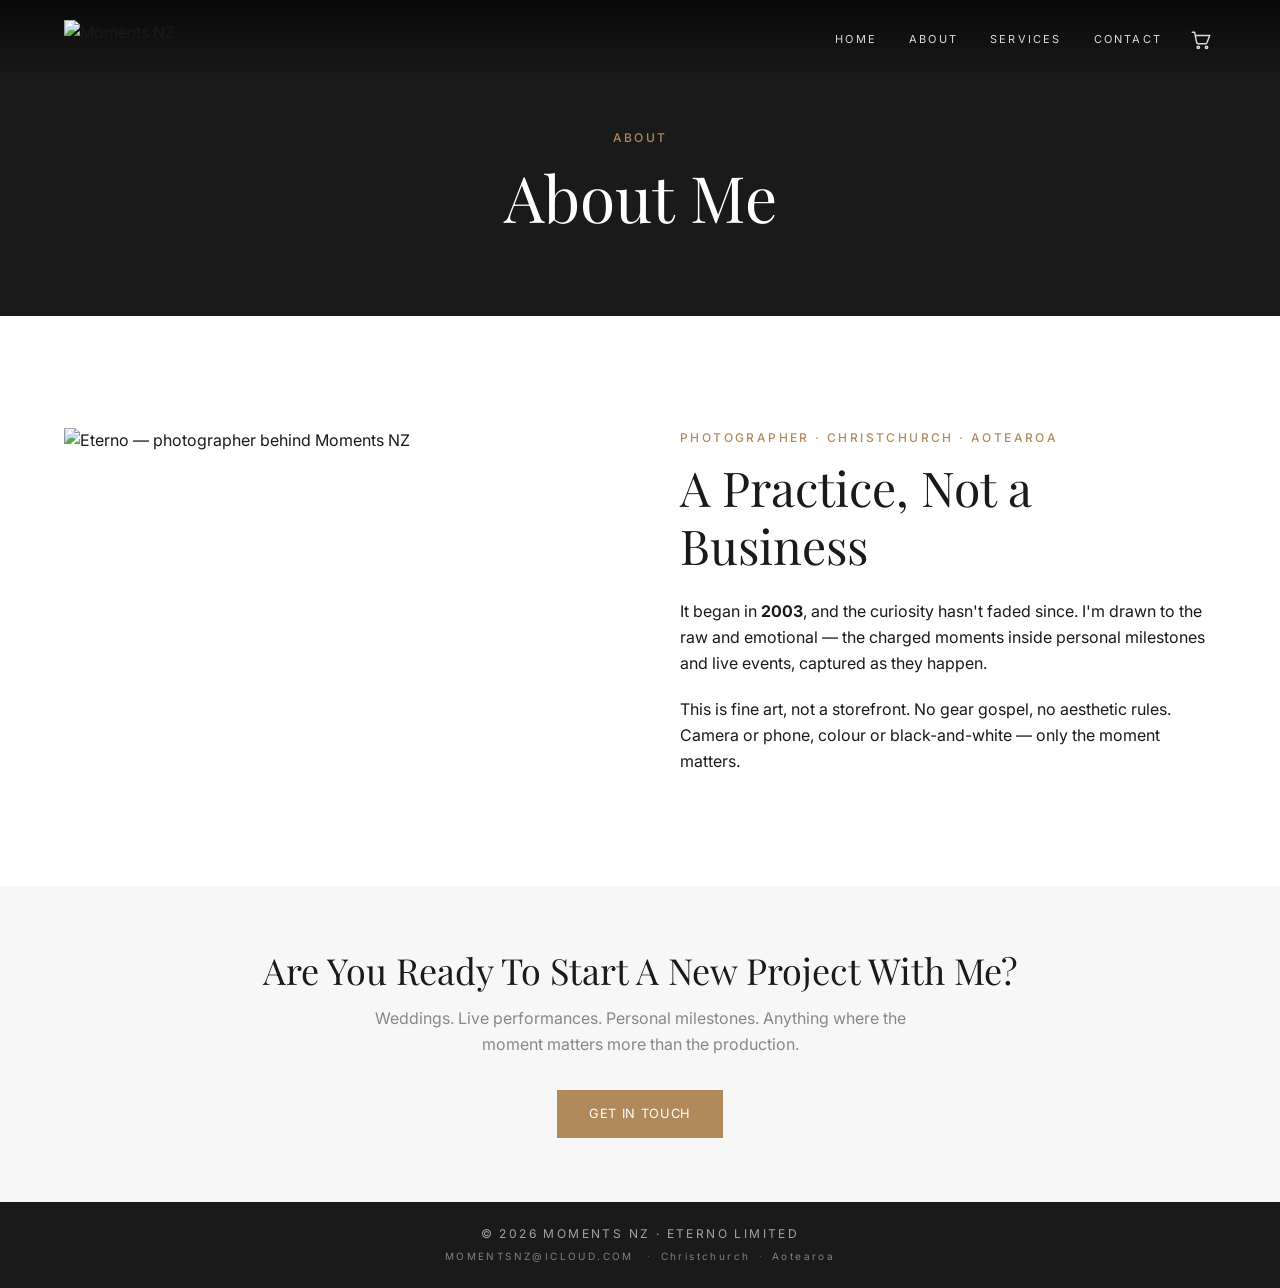
==== commit e4ed3a66: "Deploy site-v2 build 20260529-102156" ====
--- a/about/index.html
+++ b/about/index.html
@@ -1,4 +1,4 @@
-<!DOCTYPE html><html lang="en-NZ"> <head><meta charset="UTF-8"><meta name="viewport" content="width=device-width, initial-scale=1.0"><meta name="generator" content="Astro v6.3.8"><title>About · Moments NZ</title><meta name="description" content="Eterno — Christchurch-based photographer. A practice that began in 2003, rooted in honest moments from personal milestones and live events."><link rel="canonical" href="https://momentsnz.com/about/"><!-- Open Graph --><meta property="og:type" content="website"><meta property="og:site_name" content="Moments NZ"><meta property="og:title" content="About · Moments NZ"><meta property="og:description" content="Eterno — Christchurch-based photographer. A practice that began in 2003, rooted in honest moments from personal milestones and live events."><meta property="og:url" content="https://momentsnz.com/about/"><meta property="og:image" content="https://momentsnz.com/about/202410172201_bw-full.jpg"><!-- Twitter --><meta name="twitter:card" content="summary_large_image"><meta name="twitter:title" content="About · Moments NZ"><meta name="twitter:description" content="Eterno — Christchurch-based photographer. A practice that began in 2003, rooted in honest moments from personal milestones and live events."><meta name="twitter:image" content="https://momentsnz.com/about/202410172201_bw-full.jpg"><!-- Fonts --><link rel="preconnect" href="https://fonts.googleapis.com"><link rel="preconnect" href="https://fonts.gstatic.com" crossorigin><link rel="stylesheet" href="https://fonts.googleapis.com/css2?family=Inter:wght@400;500;600&family=Playfair+Display:ital,wght@0,400;0,500;0,700;1,400&display=swap"><link rel="icon" type="image/svg+xml" href="/favicon.svg"><link rel="apple-touch-icon" href="/favicon.svg"><link rel="stylesheet" href="/_astro/Base.zRqw7JrE.css"></head> <body> <header id="site-header" class="fixed top-0 inset-x-0 z-40 transition-colors duration-300" data-transparent="true" data-astro-cid-3ef6ksr2> <div class="container-w flex items-center justify-between h-16 md:h-20" data-astro-cid-3ef6ksr2> <a href="/" class="flex items-center" aria-label="Moments NZ home" data-astro-cid-3ef6ksr2> <img src="/logo-light.png" alt="Moments NZ" class="h-8 md:h-10 w-auto" data-astro-cid-3ef6ksr2> </a> <nav class="hidden md:flex gap-8 items-center text-[11px] tracking-[0.2em] uppercase" data-astro-cid-3ef6ksr2> <a href="/" class="text-white/85 hover:text-[var(--color-accent)] transition-colors" data-astro-cid-3ef6ksr2> Home </a><a href="/about/" class="text-white/85 hover:text-[var(--color-accent)] transition-colors text-[var(--color-accent)]" data-astro-cid-3ef6ksr2> About </a><a href="/services/" class="text-white/85 hover:text-[var(--color-accent)] transition-colors" data-astro-cid-3ef6ksr2> Services </a><a href="/contact/" class="text-white/85 hover:text-[var(--color-accent)] transition-colors" data-astro-cid-3ef6ksr2> Contact </a> </nav> <button id="menu-toggle" class="md:hidden text-white p-2" aria-label="Toggle menu" aria-expanded="false" data-astro-cid-3ef6ksr2> <svg width="24" height="24" viewBox="0 0 24 24" fill="none" stroke="currentColor" stroke-width="2" data-astro-cid-3ef6ksr2> <path d="M3 6h18M3 12h18M3 18h18" data-astro-cid-3ef6ksr2></path> </svg> </button> </div> <div id="mobile-menu" class="md:hidden hidden bg-[var(--color-bg-dark)] border-t border-white/10" data-astro-cid-3ef6ksr2> <nav class="container-w flex flex-col py-4 gap-3 text-[12px] tracking-[0.2em] uppercase" data-astro-cid-3ef6ksr2> <a href="/" class="text-white/85 hover:text-[var(--color-accent)] py-2" data-astro-cid-3ef6ksr2> Home </a><a href="/about/" class="text-white/85 hover:text-[var(--color-accent)] py-2" data-astro-cid-3ef6ksr2> About </a><a href="/services/" class="text-white/85 hover:text-[var(--color-accent)] py-2" data-astro-cid-3ef6ksr2> Services </a><a href="/contact/" class="text-white/85 hover:text-[var(--color-accent)] py-2" data-astro-cid-3ef6ksr2> Contact </a> </nav> </div> </header>  <script type="module">const s=document.getElementById("site-header"),t=()=>{s.dataset.transparent=window.scrollY<50?"true":"false"};window.addEventListener("scroll",t,{passive:!0});t();const e=document.getElementById("menu-toggle"),d=document.getElementById("mobile-menu");e.addEventListener("click",()=>{const n=d.classList.toggle("hidden")===!1;e.setAttribute("aria-expanded",String(n))});</script> <main>   <section class="bg-[var(--color-bg-dark)] text-white pt-32 pb-20 text-center"> <div class="container-w"> <p class="eyebrow mb-3">About</p> <h1 class="font-serif text-[clamp(2.5rem,5vw,4rem)]">About Me</h1> </div> </section>  <section class="py-20 md:py-28"> <div class="container-w grid md:grid-cols-2 gap-12 md:gap-20 items-start"> <picture> <source srcset="/about/202410172201_bw-full.webp" type="image/webp"> <img src="/about/202410172201_bw-full.jpg" alt="Eterno — photographer behind Moments NZ" class="protected w-full h-auto"> </picture> <div class="space-y-10"> <div> <p class="eyebrow mb-3">Photographer · Christchurch · Aotearoa</p> <h2 class="font-serif text-[clamp(2rem,4vw,3rem)] mb-6">A Practice, Not a Business</h2> <div class="space-y-5 text-[var(--color-text-primary)] leading-relaxed"> <p>
+<!DOCTYPE html><html lang="en-NZ"> <head><meta charset="UTF-8"><meta name="viewport" content="width=device-width, initial-scale=1.0"><meta name="generator" content="Astro v6.3.8"><title>About · Moments NZ</title><meta name="description" content="Eterno — Christchurch-based photographer. A practice that began in 2003, rooted in honest moments from personal milestones and live events."><link rel="canonical" href="https://momentsnz.com/about/"><!-- Open Graph --><meta property="og:type" content="website"><meta property="og:site_name" content="Moments NZ"><meta property="og:title" content="About · Moments NZ"><meta property="og:description" content="Eterno — Christchurch-based photographer. A practice that began in 2003, rooted in honest moments from personal milestones and live events."><meta property="og:url" content="https://momentsnz.com/about/"><meta property="og:image" content="https://momentsnz.com/about/202410172201_bw-full.jpg"><!-- Twitter --><meta name="twitter:card" content="summary_large_image"><meta name="twitter:title" content="About · Moments NZ"><meta name="twitter:description" content="Eterno — Christchurch-based photographer. A practice that began in 2003, rooted in honest moments from personal milestones and live events."><meta name="twitter:image" content="https://momentsnz.com/about/202410172201_bw-full.jpg"><!-- Fonts --><link rel="preconnect" href="https://fonts.googleapis.com"><link rel="preconnect" href="https://fonts.gstatic.com" crossorigin><link rel="stylesheet" href="https://fonts.googleapis.com/css2?family=Inter:wght@400;500;600&family=Playfair+Display:ital,wght@0,400;0,500;0,700;1,400&display=swap"><link rel="icon" type="image/svg+xml" href="/favicon.svg"><link rel="apple-touch-icon" href="/favicon.svg"><link rel="stylesheet" href="/_astro/Base.D9e9aiNp.css"></head> <body> <header id="site-header" class="fixed top-0 inset-x-0 z-40 transition-colors duration-300" data-transparent="true" data-astro-cid-3ef6ksr2> <div class="container-w flex items-center justify-between h-16 md:h-20" data-astro-cid-3ef6ksr2> <a href="/" class="flex items-center" aria-label="Moments NZ home" data-astro-cid-3ef6ksr2> <img src="/logo-light.png" alt="Moments NZ" class="h-8 md:h-10 w-auto" data-astro-cid-3ef6ksr2> </a> <div class="flex items-center gap-3 md:gap-6" data-astro-cid-3ef6ksr2> <nav class="hidden md:flex gap-8 items-center text-[11px] tracking-[0.2em] uppercase" data-astro-cid-3ef6ksr2> <a href="/" class="text-white/85 hover:text-[var(--color-accent)] transition-colors" data-astro-cid-3ef6ksr2> Home </a><a href="/about/" class="text-white/85 hover:text-[var(--color-accent)] transition-colors text-[var(--color-accent)]" data-astro-cid-3ef6ksr2> About </a><a href="/services/" class="text-white/85 hover:text-[var(--color-accent)] transition-colors" data-astro-cid-3ef6ksr2> Services </a><a href="/contact/" class="text-white/85 hover:text-[var(--color-accent)] transition-colors" data-astro-cid-3ef6ksr2> Contact </a> </nav> <a href="/cart/" id="cart-link" class="relative text-white/85 hover:text-[var(--color-accent)] transition-colors p-1" aria-label="Cart" data-astro-cid-3ef6ksr2> <svg width="22" height="22" viewBox="0 0 24 24" fill="none" stroke="currentColor" stroke-width="1.6" stroke-linecap="round" stroke-linejoin="round" data-astro-cid-3ef6ksr2> <circle cx="9" cy="20" r="1.3" data-astro-cid-3ef6ksr2></circle><circle cx="18" cy="20" r="1.3" data-astro-cid-3ef6ksr2></circle> <path d="M2.5 3.5H5l2.3 11.4a1.4 1.4 0 0 0 1.4 1.1h8.4a1.4 1.4 0 0 0 1.4-1.1L21.5 7H6" data-astro-cid-3ef6ksr2></path> </svg> <span id="cart-count" class="hidden absolute -top-0.5 -right-0.5 min-w-[16px] h-4 px-1 rounded-full bg-[var(--color-accent)] text-white text-[10px] font-semibold leading-4 text-center" data-astro-cid-3ef6ksr2>0</span> </a> <button id="menu-toggle" class="md:hidden text-white p-2" aria-label="Toggle menu" aria-expanded="false" data-astro-cid-3ef6ksr2> <svg width="24" height="24" viewBox="0 0 24 24" fill="none" stroke="currentColor" stroke-width="2" data-astro-cid-3ef6ksr2> <path d="M3 6h18M3 12h18M3 18h18" data-astro-cid-3ef6ksr2></path> </svg> </button> </div> </div> <div id="mobile-menu" class="md:hidden hidden bg-[var(--color-bg-dark)] border-t border-white/10" data-astro-cid-3ef6ksr2> <nav class="container-w flex flex-col py-4 gap-3 text-[12px] tracking-[0.2em] uppercase" data-astro-cid-3ef6ksr2> <a href="/" class="text-white/85 hover:text-[var(--color-accent)] py-2" data-astro-cid-3ef6ksr2> Home </a><a href="/about/" class="text-white/85 hover:text-[var(--color-accent)] py-2" data-astro-cid-3ef6ksr2> About </a><a href="/services/" class="text-white/85 hover:text-[var(--color-accent)] py-2" data-astro-cid-3ef6ksr2> Services </a><a href="/contact/" class="text-white/85 hover:text-[var(--color-accent)] py-2" data-astro-cid-3ef6ksr2> Contact </a> </nav> </div> </header>  <script type="module" src="/_astro/Header.astro_astro_type_script_index_0_lang.QkI1rKEy.js"></script> <main>   <section class="bg-[var(--color-bg-dark)] text-white pt-32 pb-20 text-center"> <div class="container-w"> <p class="eyebrow mb-3">About</p> <h1 class="font-serif text-[clamp(2.5rem,5vw,4rem)]">About Me</h1> </div> </section>  <section class="py-20 md:py-28"> <div class="container-w grid md:grid-cols-2 gap-12 md:gap-20 items-start"> <picture> <source srcset="/about/202410172201_bw-full.webp" type="image/webp"> <img src="/about/202410172201_bw-full.jpg" alt="Eterno — photographer behind Moments NZ" class="protected w-full h-auto"> </picture> <div class="space-y-10"> <div> <p class="eyebrow mb-3">Photographer · Christchurch · Aotearoa</p> <h2 class="font-serif text-[clamp(2rem,4vw,3rem)] mb-6">A Practice, Not a Business</h2> <div class="space-y-5 text-[var(--color-text-primary)] leading-relaxed"> <p>
 It began in <strong>2003</strong>, and the curiosity hasn't faded since.
               I'm drawn to the raw and emotional — the charged moments inside personal
               milestones and live events, captured as they happen.
@@ -9,4 +9,4 @@
 Weddings. Live performances. Personal milestones. Anything where the moment
         matters more than the production.
 </p> <a href="/contact/" class="btn-primary">Get In Touch</a> </div> </section>  </main> <!-- Closing strip: two centered lines (row 2 smaller, aligned under row 1). --> <div class="bg-[var(--color-bg-dark)] text-white/60 tracking-[0.15em]"> <div class="container-w py-6 flex flex-col items-center gap-1.5 text-center"> <p class="uppercase text-[11px] md:text-xs">© 2026 Moments NZ · ETERNO LIMITED</p> <p class="text-[9px] md:text-[10px] text-white/45"> <a href="mailto:momentsnz@icloud.com" class="hover:text-[var(--color-accent)]">MOMENTSNZ@ICLOUD.COM</a> <span class="mx-2 text-white/25">·</span>Christchurch<span class="mx-2 text-white/25">·</span>Aotearoa
-</p> </div> </div> <!-- Back-to-top (mobile only); fades in after scrolling. --> <button id="to-top" class="fixed bottom-5 right-4 md:bottom-8 md:right-8 z-40 w-11 h-11 md:w-12 md:h-12 rounded-full bg-[var(--color-bg-dark)]/85 text-white flex items-center justify-center shadow-lg opacity-0 pointer-events-none transition-opacity duration-300 hover:bg-[var(--color-accent)]" aria-label="Back to top"> <svg width="20" height="20" viewBox="0 0 24 24" fill="none" stroke="currentColor" stroke-width="2"><path d="M12 19V5M5 12l7-7 7 7"></path></svg> </button> <div id="lightbox" class="fixed inset-0 z-50 hidden bg-black/95" role="dialog" aria-modal="true" aria-label="Photo viewer" data-astro-cid-gixpweiw> <button id="lb-close" class="absolute top-4 right-4 text-white/80 hover:text-white p-3 z-10" aria-label="Close" data-astro-cid-gixpweiw> <svg width="28" height="28" viewBox="0 0 24 24" fill="none" stroke="currentColor" stroke-width="1.5" data-astro-cid-gixpweiw><path d="M6 6l12 12M18 6L6 18" data-astro-cid-gixpweiw></path></svg> </button> <button id="lb-prev" class="absolute left-2 md:left-6 top-1/2 -translate-y-1/2 text-white/70 hover:text-white p-3 z-10" aria-label="Previous" data-astro-cid-gixpweiw> <svg width="40" height="40" viewBox="0 0 24 24" fill="none" stroke="currentColor" stroke-width="1.5" data-astro-cid-gixpweiw><path d="M15 18l-6-6 6-6" data-astro-cid-gixpweiw></path></svg> </button> <button id="lb-next" class="absolute right-2 md:right-6 top-1/2 -translate-y-1/2 text-white/70 hover:text-white p-3 z-10" aria-label="Next" data-astro-cid-gixpweiw> <svg width="40" height="40" viewBox="0 0 24 24" fill="none" stroke="currentColor" stroke-width="1.5" data-astro-cid-gixpweiw><path d="M9 6l6 6-6 6" data-astro-cid-gixpweiw></path></svg> </button> <div class="absolute inset-0 flex items-center justify-center p-4" id="lb-stage" data-astro-cid-gixpweiw> <picture id="lb-pic" class="max-w-[92vw] max-h-[88vh]" data-astro-cid-gixpweiw> <source id="lb-src-webp" type="image/webp" data-astro-cid-gixpweiw> <img id="lb-img" src="" alt="" class="protected max-w-[92vw] max-h-[88vh] object-contain select-none" data-astro-cid-gixpweiw> </picture> </div> <!-- Event panel (only shown for event-album images): purchase + share --> <div id="lb-buy" class="hidden absolute right-14 md:right-24 bottom-16 md:bottom-1/2 md:translate-y-1/2 flex flex-col gap-3 z-10 w-max max-w-[80vw]" data-astro-cid-gixpweiw> <a id="lb-buy-pic" href="#" class="btn-primary text-center whitespace-nowrap !px-4 !py-3 text-[11px]" data-astro-cid-gixpweiw>Download the Picture</a> <a id="lb-buy-album" href="#" class="text-center whitespace-nowrap border border-white/40 text-white px-4 py-3 text-[11px] tracking-[0.05em] uppercase hover:border-[var(--color-accent)] hover:text-[var(--color-accent)] transition-colors" data-astro-cid-gixpweiw>Download the Album</a> <p class="text-white/40 text-[10px] tracking-[0.2em] uppercase mt-2 text-center" data-astro-cid-gixpweiw>Share</p> <div class="flex justify-center gap-2" data-astro-cid-gixpweiw> <a id="sh-fb" href="#" target="_blank" rel="noopener" aria-label="Share on Facebook" class="lb-share" data-astro-cid-gixpweiw> <svg width="18" height="18" viewBox="0 0 24 24" fill="currentColor" data-astro-cid-gixpweiw><path d="M22 12a10 10 0 10-11.5 9.9v-7H8v-3h2.5V9.5A3.5 3.5 0 0114 6h2.5v3H15c-.6 0-1 .4-1 1v2h3l-.5 3H14v7A10 10 0 0022 12z" data-astro-cid-gixpweiw></path></svg> </a> <a id="sh-x" href="#" target="_blank" rel="noopener" aria-label="Share on X" class="lb-share" data-astro-cid-gixpweiw> <svg width="18" height="18" viewBox="0 0 24 24" fill="currentColor" data-astro-cid-gixpweiw><path d="M18.9 2H22l-7.3 8.3L23 22h-6.6l-5.2-6.8L5.3 22H2.2l7.8-8.9L1.4 2H8l4.7 6.2L18.9 2zm-1.2 18h1.7L7.4 3.8H5.6L17.7 20z" data-astro-cid-gixpweiw></path></svg> </a> <a id="sh-pin" href="#" target="_blank" rel="noopener" aria-label="Share on Pinterest" class="lb-share" data-astro-cid-gixpweiw> <svg width="18" height="18" viewBox="0 0 24 24" fill="currentColor" data-astro-cid-gixpweiw><path d="M12 2a10 10 0 00-3.6 19.3c-.1-.8-.2-2 0-2.9l1.2-5s-.3-.6-.3-1.5c0-1.4.8-2.4 1.8-2.4.9 0 1.3.6 1.3 1.4 0 .9-.5 2.1-.8 3.3-.2.9.5 1.7 1.4 1.7 1.7 0 2.9-2.2 2.9-4.8 0-2-1.3-3.5-3.8-3.5a4.3 4.3 0 00-4.5 4.3c0 .8.3 1.4.6 1.8.1.2.2.3.1.5l-.2.9c-.1.3-.3.4-.5.2-1-.5-1.6-1.9-1.6-3.1 0-2.5 1.8-4.8 5.3-4.8 2.8 0 4.9 2 4.9 4.6 0 2.8-1.7 5-4.2 5-.8 0-1.6-.4-1.9-.9l-.5 2c-.2.7-.7 1.6-1 2.1A10 10 0 1012 2z" data-astro-cid-gixpweiw></path></svg> </a> <a id="sh-wa" href="#" target="_blank" rel="noopener" aria-label="Share on WhatsApp" class="lb-share" data-astro-cid-gixpweiw> <svg width="18" height="18" viewBox="0 0 24 24" fill="currentColor" data-astro-cid-gixpweiw><path d="M12 2a10 10 0 00-8.5 15.3L2 22l4.8-1.4A10 10 0 1012 2zm5.8 14.1c-.2.7-1.4 1.3-2 1.4-.5.1-1.2.1-1.9-.1-.4-.1-1-.3-1.8-.6-3-1.3-5-4.4-5.2-4.6-.1-.2-1.2-1.6-1.2-3.1s.8-2.2 1.1-2.5c.3-.3.6-.4.8-.4h.6c.2 0 .4 0 .7.5l.8 2c.1.2.1.4 0 .6l-.4.5-.3.4c-.1.1-.3.3-.1.6.2.3.8 1.4 1.8 2.2 1.3 1.1 2.3 1.5 2.6 1.6.3.1.5.1.7-.1l.8-.9c.2-.2.4-.2.6-.1l2 .9c.3.1.4.2.5.3.1.3.1.7-.1 1.4z" data-astro-cid-gixpweiw></path></svg> </a> <button id="sh-copy" aria-label="Copy link" class="lb-share" data-astro-cid-gixpweiw> <svg width="18" height="18" viewBox="0 0 24 24" fill="none" stroke="currentColor" stroke-width="2" data-astro-cid-gixpweiw><path d="M10 13a5 5 0 007 0l3-3a5 5 0 00-7-7l-1 1" data-astro-cid-gixpweiw></path><path d="M14 11a5 5 0 00-7 0l-3 3a5 5 0 007 7l1-1" data-astro-cid-gixpweiw></path></svg> </button> </div> <p id="lb-copied" class="hidden text-[var(--color-accent)] text-[10px] text-center" data-astro-cid-gixpweiw>Link copied</p> </div> <div id="lb-caption" class="absolute bottom-4 inset-x-0 text-center text-white/50 text-xs tracking-[0.2em] uppercase pointer-events-none" data-astro-cid-gixpweiw></div> </div>  <script type="module">const s=document.getElementById("lightbox"),p=document.getElementById("lb-img"),C=document.getElementById("lb-src-webp"),U=document.getElementById("lb-caption"),b=document.getElementById("lb-buy"),R=document.getElementById("lb-buy-pic"),S=document.getElementById("lb-buy-album"),A=document.getElementById("sh-fb"),M=document.getElementById("sh-x"),P=document.getElementById("sh-pin"),T=document.getElementById("sh-wa"),N=document.getElementById("sh-copy"),y=document.getElementById("lb-copied"),X=document.getElementById("lb-close"),Y=document.getElementById("lb-prev"),J=document.getElementById("lb-next"),f="/contact/?subject=";let n=[],o=0;const w=()=>{n=Array.from(document.querySelectorAll('img[data-lightbox="1"]'))},I=new Set,E=t=>{!t||I.has(t)||(I.add(t),new Image().src=t)},v=t=>{if(!n.length)return;const e=n[(t+n.length)%n.length];E(e.dataset.fullWebp),E(e.dataset.fullJpg)},d=t=>{if(!n.length)return;o=(t+n.length)%n.length;const e=n[o];p.src=e.dataset.fullJpg||e.src,C.srcset=e.dataset.fullWebp||"",p.alt=e.alt;for(let c=1;c<=5;c++)v(o+c),v(o-c);const a=e.closest("figure"),h=a?.dataset.category||"";U.textContent=h;const $=e.dataset.event,l=e.dataset.eventName||h,i=a?.dataset.slug||"";if($){b.classList.remove("hidden"),R.href=`${f}${encodeURIComponent("Buy photo: "+l+" / "+i)}`,S.href=`${f}${encodeURIComponent("Buy album: "+l)}`;const c=location.origin+location.pathname+(i?`?p=${encodeURIComponent(i)}`:""),k=location.origin+(e.dataset.fullJpg||e.src),u=`${l} — Moments NZ`,r=encodeURIComponent(c),g=encodeURIComponent(u);A.href=`https://www.facebook.com/sharer/sharer.php?u=${r}`,M.href=`https://twitter.com/intent/tweet?url=${r}&text=${g}`,P.href=`https://pinterest.com/pin/create/button/?url=${r}&media=${encodeURIComponent(k)}&description=${g}`,T.href=`https://wa.me/?text=${encodeURIComponent(u+" "+c)}`,y.classList.add("hidden"),N.onclick=async()=>{try{await navigator.clipboard.writeText(c),y.classList.remove("hidden")}catch{}}}else b.classList.add("hidden");s.classList.remove("hidden"),document.body.style.overflow="hidden"},m=()=>{s.classList.add("hidden"),document.body.style.overflow=""};document.addEventListener("click",t=>{const e=t.target;e.tagName==="IMG"&&e.dataset.lightbox==="1"&&(w(),d(n.indexOf(e)))});X.addEventListener("click",m);Y.addEventListener("click",()=>d(o-1));J.addEventListener("click",()=>d(o+1));s.addEventListener("click",t=>{const e=t.target;(e.id==="lightbox"||e.id==="lb-stage")&&m()});document.addEventListener("keydown",t=>{s.classList.contains("hidden")||(t.key==="Escape"&&m(),t.key==="ArrowLeft"&&d(o-1),t.key==="ArrowRight"&&d(o+1))});let L=0,x=0;s.addEventListener("touchstart",t=>{L=t.changedTouches[0].clientX,x=t.changedTouches[0].clientY},{passive:!0});s.addEventListener("touchend",t=>{if(s.classList.contains("hidden"))return;const e=t.changedTouches[0].clientX-L,a=t.changedTouches[0].clientY-x;Math.abs(e)>50&&Math.abs(e)>Math.abs(a)&&d(e<0?o+1:o-1)},{passive:!0});const B=new URLSearchParams(location.search).get("p");if(B){w();const t=n.findIndex(e=>e.closest("figure")?.dataset.slug===B);t>=0&&d(t)}</script> <!-- Schema.org --> <script type="application/ld+json">{"@context":"https://schema.org","@type":"Person","name":"Eterno","jobTitle":"Photographer","url":"https://momentsnz.com/","sameAs":[],"affiliation":{"@type":"Organization","name":"ETERNO LIMITED"},"brand":{"@type":"Brand","name":"Moments NZ"}}</script> </body> </html> <script type="module">document.addEventListener("contextmenu",t=>{const e=t.target;e&&e.tagName==="IMG"&&t.preventDefault()});document.addEventListener("dragstart",t=>{const e=t.target;e&&e.tagName==="IMG"&&t.preventDefault()});const o=document.getElementById("to-top");if(o){const t=()=>{const e=window.scrollY>600;o.style.opacity=e?"1":"0",o.style.pointerEvents=e?"auto":"none"};window.addEventListener("scroll",t,{passive:!0}),t(),o.addEventListener("click",()=>window.scrollTo({top:0,behavior:"auto"}))}</script>+</p> </div> </div> <!-- Back-to-top (mobile only); fades in after scrolling. --> <button id="to-top" class="fixed bottom-5 right-4 md:bottom-8 md:right-8 z-40 w-11 h-11 md:w-12 md:h-12 rounded-full bg-[var(--color-bg-dark)]/85 text-white flex items-center justify-center shadow-lg opacity-0 pointer-events-none transition-opacity duration-300 hover:bg-[var(--color-accent)]" aria-label="Back to top"> <svg width="20" height="20" viewBox="0 0 24 24" fill="none" stroke="currentColor" stroke-width="2"><path d="M12 19V5M5 12l7-7 7 7"></path></svg> </button> <div id="lightbox" class="fixed inset-0 z-50 hidden bg-black/95" role="dialog" aria-modal="true" aria-label="Photo viewer" data-astro-cid-gixpweiw> <button id="lb-close" class="absolute top-4 right-4 text-white/80 hover:text-white p-3 z-10" aria-label="Close" data-astro-cid-gixpweiw> <svg width="28" height="28" viewBox="0 0 24 24" fill="none" stroke="currentColor" stroke-width="1.5" data-astro-cid-gixpweiw><path d="M6 6l12 12M18 6L6 18" data-astro-cid-gixpweiw></path></svg> </button> <button id="lb-prev" class="absolute left-2 md:left-6 top-1/2 -translate-y-1/2 text-white/70 hover:text-white p-3 z-10" aria-label="Previous" data-astro-cid-gixpweiw> <svg width="40" height="40" viewBox="0 0 24 24" fill="none" stroke="currentColor" stroke-width="1.5" data-astro-cid-gixpweiw><path d="M15 18l-6-6 6-6" data-astro-cid-gixpweiw></path></svg> </button> <button id="lb-next" class="absolute right-2 md:right-6 top-1/2 -translate-y-1/2 text-white/70 hover:text-white p-3 z-10" aria-label="Next" data-astro-cid-gixpweiw> <svg width="40" height="40" viewBox="0 0 24 24" fill="none" stroke="currentColor" stroke-width="1.5" data-astro-cid-gixpweiw><path d="M9 6l6 6-6 6" data-astro-cid-gixpweiw></path></svg> </button> <div class="absolute inset-0 flex items-center justify-center p-4" id="lb-stage" data-astro-cid-gixpweiw> <picture id="lb-pic" class="max-w-[92vw] max-h-[88vh]" data-astro-cid-gixpweiw> <source id="lb-src-webp" type="image/webp" data-astro-cid-gixpweiw> <img id="lb-img" src="" alt="" class="protected max-w-[92vw] max-h-[88vh] object-contain select-none" data-astro-cid-gixpweiw> </picture> </div> <!-- Event panel (only shown for event-album images): purchase + share --> <div id="lb-buy" class="hidden absolute right-14 md:right-24 bottom-16 md:bottom-1/2 md:translate-y-1/2 flex flex-col gap-3 z-10 w-max max-w-[80vw]" data-astro-cid-gixpweiw> <button id="lb-add" type="button" class="btn-primary text-center whitespace-nowrap !px-5 !py-3 text-[11px] disabled:cursor-default disabled:opacity-60" data-astro-cid-gixpweiw>Add to Cart · $5</button> <p class="text-white/40 text-[10px] tracking-[0.2em] uppercase mt-2 text-center" data-astro-cid-gixpweiw>Share</p> <div class="flex justify-center gap-2" data-astro-cid-gixpweiw> <a id="sh-fb" href="#" target="_blank" rel="noopener" aria-label="Share on Facebook" class="lb-share" data-astro-cid-gixpweiw> <svg width="18" height="18" viewBox="0 0 24 24" fill="currentColor" data-astro-cid-gixpweiw><path d="M22 12a10 10 0 10-11.5 9.9v-7H8v-3h2.5V9.5A3.5 3.5 0 0114 6h2.5v3H15c-.6 0-1 .4-1 1v2h3l-.5 3H14v7A10 10 0 0022 12z" data-astro-cid-gixpweiw></path></svg> </a> <a id="sh-x" href="#" target="_blank" rel="noopener" aria-label="Share on X" class="lb-share" data-astro-cid-gixpweiw> <svg width="18" height="18" viewBox="0 0 24 24" fill="currentColor" data-astro-cid-gixpweiw><path d="M18.9 2H22l-7.3 8.3L23 22h-6.6l-5.2-6.8L5.3 22H2.2l7.8-8.9L1.4 2H8l4.7 6.2L18.9 2zm-1.2 18h1.7L7.4 3.8H5.6L17.7 20z" data-astro-cid-gixpweiw></path></svg> </a> <a id="sh-pin" href="#" target="_blank" rel="noopener" aria-label="Share on Pinterest" class="lb-share" data-astro-cid-gixpweiw> <svg width="18" height="18" viewBox="0 0 24 24" fill="currentColor" data-astro-cid-gixpweiw><path d="M12 2a10 10 0 00-3.6 19.3c-.1-.8-.2-2 0-2.9l1.2-5s-.3-.6-.3-1.5c0-1.4.8-2.4 1.8-2.4.9 0 1.3.6 1.3 1.4 0 .9-.5 2.1-.8 3.3-.2.9.5 1.7 1.4 1.7 1.7 0 2.9-2.2 2.9-4.8 0-2-1.3-3.5-3.8-3.5a4.3 4.3 0 00-4.5 4.3c0 .8.3 1.4.6 1.8.1.2.2.3.1.5l-.2.9c-.1.3-.3.4-.5.2-1-.5-1.6-1.9-1.6-3.1 0-2.5 1.8-4.8 5.3-4.8 2.8 0 4.9 2 4.9 4.6 0 2.8-1.7 5-4.2 5-.8 0-1.6-.4-1.9-.9l-.5 2c-.2.7-.7 1.6-1 2.1A10 10 0 1012 2z" data-astro-cid-gixpweiw></path></svg> </a> <a id="sh-wa" href="#" target="_blank" rel="noopener" aria-label="Share on WhatsApp" class="lb-share" data-astro-cid-gixpweiw> <svg width="18" height="18" viewBox="0 0 24 24" fill="currentColor" data-astro-cid-gixpweiw><path d="M12 2a10 10 0 00-8.5 15.3L2 22l4.8-1.4A10 10 0 1012 2zm5.8 14.1c-.2.7-1.4 1.3-2 1.4-.5.1-1.2.1-1.9-.1-.4-.1-1-.3-1.8-.6-3-1.3-5-4.4-5.2-4.6-.1-.2-1.2-1.6-1.2-3.1s.8-2.2 1.1-2.5c.3-.3.6-.4.8-.4h.6c.2 0 .4 0 .7.5l.8 2c.1.2.1.4 0 .6l-.4.5-.3.4c-.1.1-.3.3-.1.6.2.3.8 1.4 1.8 2.2 1.3 1.1 2.3 1.5 2.6 1.6.3.1.5.1.7-.1l.8-.9c.2-.2.4-.2.6-.1l2 .9c.3.1.4.2.5.3.1.3.1.7-.1 1.4z" data-astro-cid-gixpweiw></path></svg> </a> <button id="sh-copy" aria-label="Copy link" class="lb-share" data-astro-cid-gixpweiw> <svg width="18" height="18" viewBox="0 0 24 24" fill="none" stroke="currentColor" stroke-width="2" data-astro-cid-gixpweiw><path d="M10 13a5 5 0 007 0l3-3a5 5 0 00-7-7l-1 1" data-astro-cid-gixpweiw></path><path d="M14 11a5 5 0 00-7 0l-3 3a5 5 0 007 7l1-1" data-astro-cid-gixpweiw></path></svg> </button> </div> <p id="lb-copied" class="hidden text-[var(--color-accent)] text-[10px] text-center" data-astro-cid-gixpweiw>Link copied</p> </div> <div id="lb-caption" class="absolute bottom-4 inset-x-0 text-center text-white/50 text-xs tracking-[0.2em] uppercase pointer-events-none" data-astro-cid-gixpweiw></div> </div>  <script type="module" src="/_astro/Lightbox.astro_astro_type_script_index_0_lang.Cjha-LGF.js"></script> <!-- Schema.org --> <script type="application/ld+json">{"@context":"https://schema.org","@type":"Person","name":"Eterno","jobTitle":"Photographer","url":"https://momentsnz.com/","sameAs":[],"affiliation":{"@type":"Organization","name":"ETERNO LIMITED"},"brand":{"@type":"Brand","name":"Moments NZ"}}</script> </body> </html> <script type="module">document.addEventListener("contextmenu",t=>{const e=t.target;e&&e.tagName==="IMG"&&t.preventDefault()});document.addEventListener("dragstart",t=>{const e=t.target;e&&e.tagName==="IMG"&&t.preventDefault()});const o=document.getElementById("to-top");if(o){const t=()=>{const e=window.scrollY>600;o.style.opacity=e?"1":"0",o.style.pointerEvents=e?"auto":"none"};window.addEventListener("scroll",t,{passive:!0}),t(),o.addEventListener("click",()=>window.scrollTo({top:0,behavior:"auto"}))}</script>
--- a/_astro/Base.D9e9aiNp.css
+++ b/_astro/Base.D9e9aiNp.css
@@ -0,0 +1 @@
+@layer properties{@supports (((-webkit-hyphens:none)) and (not (margin-trim:inline))) or ((-moz-orient:inline) and (not (color:rgb(from red r g b)))){*,:before,:after,::backdrop{--tw-translate-x:0;--tw-translate-y:0;--tw-translate-z:0;--tw-rotate-x:initial;--tw-rotate-y:initial;--tw-rotate-z:initial;--tw-skew-x:initial;--tw-skew-y:initial;--tw-space-y-reverse:0;--tw-divide-y-reverse:0;--tw-border-style:solid;--tw-gradient-position:initial;--tw-gradient-from:#0000;--tw-gradient-via:#0000;--tw-gradient-to:#0000;--tw-gradient-stops:initial;--tw-gradient-via-stops:initial;--tw-gradient-from-position:0%;--tw-gradient-via-position:50%;--tw-gradient-to-position:100%;--tw-leading:initial;--tw-font-weight:initial;--tw-tracking:initial;--tw-shadow:0 0 #0000;--tw-shadow-color:initial;--tw-shadow-alpha:100%;--tw-inset-shadow:0 0 #0000;--tw-inset-shadow-color:initial;--tw-inset-shadow-alpha:100%;--tw-ring-color:initial;--tw-ring-shadow:0 0 #0000;--tw-inset-ring-color:initial;--tw-inset-ring-shadow:0 0 #0000;--tw-ring-inset:initial;--tw-ring-offset-width:0px;--tw-ring-offset-color:#fff;--tw-ring-offset-shadow:0 0 #0000;--tw-backdrop-blur:initial;--tw-backdrop-brightness:initial;--tw-backdrop-contrast:initial;--tw-backdrop-grayscale:initial;--tw-backdrop-hue-rotate:initial;--tw-backdrop-invert:initial;--tw-backdrop-opacity:initial;--tw-backdrop-saturate:initial;--tw-backdrop-sepia:initial;--tw-duration:initial}}}@layer theme{:root,:host{--font-sans:"Inter", "Roboto", system-ui, sans-serif;--font-serif:"Playfair Display", Georgia, serif;--font-mono:ui-monospace, SFMono-Regular, Menlo, Monaco, Consolas, "Liberation Mono", "Courier New", monospace;--color-red-400:oklch(70.4% .191 22.216);--color-red-500:oklch(63.7% .237 25.331);--color-neutral-100:oklch(97% 0 0);--color-black:#000;--color-white:#fff;--spacing:.25rem;--container-xl:36rem;--container-2xl:42rem;--container-3xl:48rem;--text-xs:.75rem;--text-xs--line-height:calc(1 / .75);--text-sm:.875rem;--text-sm--line-height:calc(1.25 / .875);--text-base:1rem;--text-base--line-height: 1.5 ;--text-lg:1.125rem;--text-lg--line-height:calc(1.75 / 1.125);--text-xl:1.25rem;--text-xl--line-height:calc(1.75 / 1.25);--text-2xl:1.5rem;--text-2xl--line-height:calc(2 / 1.5);--text-3xl:1.875rem;--text-3xl--line-height: 1.2 ;--text-4xl:2.25rem;--text-4xl--line-height:calc(2.5 / 2.25);--font-weight-medium:500;--font-weight-semibold:600;--tracking-tight:-.025em;--tracking-wide:.025em;--leading-tight:1.25;--leading-relaxed:1.625;--radius-md:.375rem;--blur-sm:8px;--default-transition-duration:.15s;--default-transition-timing-function:cubic-bezier(.4, 0, .2, 1);--default-font-family:var(--font-sans);--default-mono-font-family:var(--font-mono);--color-bg-dark:#1a1a1a;--color-bg-tint:#f7f7f7;--color-text-primary:#1a1a1a;--color-text-muted:#888;--color-accent:#b08a5b;--color-accent-hover:#967449;--color-border-subtle:#e5e5e5}}@layer base{*,:after,:before,::backdrop{box-sizing:border-box;border:0 solid;margin:0;padding:0}::file-selector-button{box-sizing:border-box;border:0 solid;margin:0;padding:0}html,:host{-webkit-text-size-adjust:100%;tab-size:4;line-height:1.5;font-family:var(--default-font-family,ui-sans-serif, system-ui, sans-serif, "Apple Color Emoji", "Segoe UI Emoji", "Segoe UI Symbol", "Noto Color Emoji");font-feature-settings:var(--default-font-feature-settings,normal);font-variation-settings:var(--default-font-variation-settings,normal);-webkit-tap-highlight-color:transparent}hr{height:0;color:inherit;border-top-width:1px}abbr:where([title]){-webkit-text-decoration:underline dotted;text-decoration:underline dotted}h1,h2,h3,h4,h5,h6{font-size:inherit;font-weight:inherit}a{color:inherit;-webkit-text-decoration:inherit;text-decoration:inherit}b,strong{font-weight:bolder}code,kbd,samp,pre{font-family:var(--default-mono-font-family,ui-monospace, SFMono-Regular, Menlo, Monaco, Consolas, "Liberation Mono", "Courier New", monospace);font-feature-settings:var(--default-mono-font-feature-settings,normal);font-variation-settings:var(--default-mono-font-variation-settings,normal);font-size:1em}small{font-size:80%}sub,sup{vertical-align:baseline;font-size:75%;line-height:0;position:relative}sub{bottom:-.25em}sup{top:-.5em}table{text-indent:0;border-color:inherit;border-collapse:collapse}:-moz-focusring{outline:auto}progress{vertical-align:baseline}summary{display:list-item}ol,ul,menu{list-style:none}img,svg,video,canvas,audio,iframe,embed,object{vertical-align:middle;display:block}img,video{max-width:100%;height:auto}button,input,select,optgroup,textarea{font:inherit;font-feature-settings:inherit;font-variation-settings:inherit;letter-spacing:inherit;color:inherit;opacity:1;background-color:#0000;border-radius:0}::file-selector-button{font:inherit;font-feature-settings:inherit;font-variation-settings:inherit;letter-spacing:inherit;color:inherit;opacity:1;background-color:#0000;border-radius:0}:where(select:is([multiple],[size])) optgroup{font-weight:bolder}:where(select:is([multiple],[size])) optgroup option{padding-inline-start:20px}::file-selector-button{margin-inline-end:4px}::placeholder{opacity:1}@supports (not ((-webkit-appearance:-apple-pay-button))) or (contain-intrinsic-size:1px){::placeholder{color:currentColor}@supports (color:color-mix(in lab,red,red)){::placeholder{color:color-mix(in oklab,currentcolor 50%,transparent)}}}textarea{resize:vertical}::-webkit-search-decoration{-webkit-appearance:none}::-webkit-date-and-time-value{min-height:1lh;text-align:inherit}::-webkit-datetime-edit{display:inline-flex}::-webkit-datetime-edit-fields-wrapper{padding:0}::-webkit-datetime-edit{padding-block:0}::-webkit-datetime-edit-year-field{padding-block:0}::-webkit-datetime-edit-month-field{padding-block:0}::-webkit-datetime-edit-day-field{padding-block:0}::-webkit-datetime-edit-hour-field{padding-block:0}::-webkit-datetime-edit-minute-field{padding-block:0}::-webkit-datetime-edit-second-field{padding-block:0}::-webkit-datetime-edit-millisecond-field{padding-block:0}::-webkit-datetime-edit-meridiem-field{padding-block:0}::-webkit-calendar-picker-indicator{line-height:1}:-moz-ui-invalid{box-shadow:none}button,input:where([type=button],[type=reset],[type=submit]){appearance:button}::file-selector-button{appearance:button}::-webkit-inner-spin-button{height:auto}::-webkit-outer-spin-button{height:auto}[hidden]:where(:not([hidden=until-found])){display:none!important}html{-webkit-font-smoothing:antialiased;scroll-behavior:smooth}body{font-family:var(--font-sans);color:var(--color-text-primary);background:#fff;line-height:1.6}h1,h2,h3,h4{font-family:var(--font-serif);font-weight:400;line-height:1.2}img.protected{-webkit-user-drag:none;-webkit-user-select:none;user-select:none;pointer-events:auto}}@layer components{.eyebrow{letter-spacing:.2em;text-transform:uppercase;color:var(--color-accent);font-size:.75rem;font-weight:500}.btn-primary{background:var(--color-accent);color:#fff;letter-spacing:.05em;text-transform:uppercase;padding:.875rem 2rem;font-size:.8rem;transition:background .2s;display:inline-block}.btn-primary:hover{background:var(--color-accent-hover)}.container-w{max-width:1200px;margin-left:auto;margin-right:auto;padding-left:1.5rem;padding-right:1.5rem}.masonry{column-count:3;column-gap:.5rem}@media(max-width:1024px){.masonry{column-count:2}}@media(max-width:640px){.masonry{column-count:1}}.masonry .jg-item{break-inside:avoid;margin:0 0 .5rem;display:block}.masonry .jg-item picture{display:block}}@layer utilities{.pointer-events-none{pointer-events:none}.visible{visibility:visible}.sr-only{clip-path:inset(50%);white-space:nowrap;border-width:0;width:1px;height:1px;margin:-1px;padding:0;position:absolute;overflow:hidden}.absolute{position:absolute}.fixed{position:fixed}.relative{position:relative}.static{position:static}.sticky{position:sticky}.inset-0{inset:calc(var(--spacing) * 0)}.inset-x-0{inset-inline:calc(var(--spacing) * 0)}.-top-0\.5{top:calc(var(--spacing) * -.5)}.top-0{top:calc(var(--spacing) * 0)}.top-1\/2{top:50%}.top-2{top:calc(var(--spacing) * 2)}.top-4{top:calc(var(--spacing) * 4)}.top-16{top:calc(var(--spacing) * 16)}.-right-0\.5{right:calc(var(--spacing) * -.5)}.right-2{right:calc(var(--spacing) * 2)}.right-3{right:calc(var(--spacing) * 3)}.right-4{right:calc(var(--spacing) * 4)}.right-14{right:calc(var(--spacing) * 14)}.bottom-3{bottom:calc(var(--spacing) * 3)}.bottom-4{bottom:calc(var(--spacing) * 4)}.bottom-5{bottom:calc(var(--spacing) * 5)}.bottom-16{bottom:calc(var(--spacing) * 16)}.left-2{left:calc(var(--spacing) * 2)}.z-10{z-index:10}.z-20{z-index:20}.z-30{z-index:30}.z-40{z-index:40}.z-50{z-index:50}.container{width:100%}@media(min-width:40rem){.container{max-width:40rem}}@media(min-width:48rem){.container{max-width:48rem}}@media(min-width:64rem){.container{max-width:64rem}}@media(min-width:80rem){.container{max-width:80rem}}@media(min-width:96rem){.container{max-width:96rem}}.mx-2{margin-inline:calc(var(--spacing) * 2)}.mx-auto{margin-inline:auto}.mt-2{margin-top:calc(var(--spacing) * 2)}.mt-4{margin-top:calc(var(--spacing) * 4)}.mr-auto{margin-right:auto}.mb-1{margin-bottom:calc(var(--spacing) * 1)}.mb-2{margin-bottom:calc(var(--spacing) * 2)}.mb-3{margin-bottom:calc(var(--spacing) * 3)}.mb-4{margin-bottom:calc(var(--spacing) * 4)}.mb-5{margin-bottom:calc(var(--spacing) * 5)}.mb-6{margin-bottom:calc(var(--spacing) * 6)}.mb-8{margin-bottom:calc(var(--spacing) * 8)}.mb-12{margin-bottom:calc(var(--spacing) * 12)}.block{display:block}.contents{display:contents}.flex{display:flex}.grid{display:grid}.hidden{display:none}.inline{display:inline}.aspect-\[3\/2\]{aspect-ratio:3/2}.aspect-\[4\/3\]{aspect-ratio:4/3}.aspect-square{aspect-ratio:1}.h-4{height:calc(var(--spacing) * 4)}.h-7{height:calc(var(--spacing) * 7)}.h-8{height:calc(var(--spacing) * 8)}.h-11{height:calc(var(--spacing) * 11)}.h-16{height:calc(var(--spacing) * 16)}.h-64{height:calc(var(--spacing) * 64)}.h-auto{height:auto}.h-full{height:100%}.h-screen{height:100vh}.max-h-\[88vh\]{max-height:88vh}.min-h-screen{min-height:100vh}.w-4{width:calc(var(--spacing) * 4)}.w-7{width:calc(var(--spacing) * 7)}.w-11{width:calc(var(--spacing) * 11)}.w-16{width:calc(var(--spacing) * 16)}.w-40{width:calc(var(--spacing) * 40)}.w-auto{width:auto}.w-full{width:100%}.w-max{width:max-content}.max-w-2xl{max-width:var(--container-2xl)}.max-w-3xl{max-width:var(--container-3xl)}.max-w-\[80vw\]{max-width:80vw}.max-w-\[92vw\]{max-width:92vw}.max-w-xl{max-width:var(--container-xl)}.min-w-0{min-width:calc(var(--spacing) * 0)}.min-w-\[16px\]{min-width:16px}.flex-1{flex:1}.flex-shrink-0{flex-shrink:0}.-translate-y-1\/2{--tw-translate-y: -50% ;translate:var(--tw-translate-x) var(--tw-translate-y)}.transform{transform:var(--tw-rotate-x,) var(--tw-rotate-y,) var(--tw-rotate-z,) var(--tw-skew-x,) var(--tw-skew-y,)}.cursor-pointer{cursor:pointer}.resize{resize:both}.grid-cols-1{grid-template-columns:repeat(1,minmax(0,1fr))}.flex-col{flex-direction:column}.flex-wrap{flex-wrap:wrap}.items-center{align-items:center}.items-start{align-items:flex-start}.justify-between{justify-content:space-between}.justify-center{justify-content:center}.gap-0\.5{gap:calc(var(--spacing) * .5)}.gap-1\.5{gap:calc(var(--spacing) * 1.5)}.gap-2{gap:calc(var(--spacing) * 2)}.gap-3{gap:calc(var(--spacing) * 3)}.gap-4{gap:calc(var(--spacing) * 4)}.gap-6{gap:calc(var(--spacing) * 6)}.gap-8{gap:calc(var(--spacing) * 8)}.gap-10{gap:calc(var(--spacing) * 10)}.gap-12{gap:calc(var(--spacing) * 12)}:where(.space-y-5>:not(:last-child)){--tw-space-y-reverse:0;margin-block-start:calc(calc(var(--spacing) * 5) * var(--tw-space-y-reverse));margin-block-end:calc(calc(var(--spacing) * 5) * calc(1 - var(--tw-space-y-reverse)))}:where(.space-y-10>:not(:last-child)){--tw-space-y-reverse:0;margin-block-start:calc(calc(var(--spacing) * 10) * var(--tw-space-y-reverse));margin-block-end:calc(calc(var(--spacing) * 10) * calc(1 - var(--tw-space-y-reverse)))}:where(.space-y-16>:not(:last-child)){--tw-space-y-reverse:0;margin-block-start:calc(calc(var(--spacing) * 16) * var(--tw-space-y-reverse));margin-block-end:calc(calc(var(--spacing) * 16) * calc(1 - var(--tw-space-y-reverse)))}:where(.divide-y>:not(:last-child)){--tw-divide-y-reverse:0;border-bottom-style:var(--tw-border-style);border-top-style:var(--tw-border-style);border-top-width:calc(1px * var(--tw-divide-y-reverse));border-bottom-width:calc(1px * calc(1 - var(--tw-divide-y-reverse)))}:where(.divide-\[var\(--color-border-subtle\)\]>:not(:last-child)){border-color:var(--color-border-subtle)}.truncate{text-overflow:ellipsis;white-space:nowrap;overflow:hidden}.overflow-hidden{overflow:hidden}.rounded{border-radius:.25rem}.rounded-full{border-radius:3.40282e38px}.rounded-md{border-radius:var(--radius-md)}.border{border-style:var(--tw-border-style);border-width:1px}.border-2{border-style:var(--tw-border-style);border-width:2px}.border-y{border-block-style:var(--tw-border-style);border-block-width:1px}.border-t{border-top-style:var(--tw-border-style);border-top-width:1px}.border-b{border-bottom-style:var(--tw-border-style);border-bottom-width:1px}.border-dashed{--tw-border-style:dashed;border-style:dashed}.border-\[var\(--color-border-subtle\)\]{border-color:var(--color-border-subtle)}.border-\[var\(--color-text-primary\)\]{border-color:var(--color-text-primary)}.border-white\/10{border-color:#ffffff1a}@supports (color:color-mix(in lab,red,red)){.border-white\/10{border-color:color-mix(in oklab,var(--color-white) 10%,transparent)}}.border-white\/90{border-color:#ffffffe6}@supports (color:color-mix(in lab,red,red)){.border-white\/90{border-color:color-mix(in oklab,var(--color-white) 90%,transparent)}}.bg-\[var\(--color-accent\)\]{background-color:var(--color-accent)}.bg-\[var\(--color-bg-dark\)\]{background-color:var(--color-bg-dark)}.bg-\[var\(--color-bg-dark\)\]\/85{background-color:#1a1a1ad9}@supports (color:color-mix(in lab,red,red)){.bg-\[var\(--color-bg-dark\)\]\/85{background-color:color-mix(in oklab,var(--color-bg-dark) 85%,transparent)}}.bg-\[var\(--color-bg-dark\)\]\/90{background-color:#1a1a1ae6}@supports (color:color-mix(in lab,red,red)){.bg-\[var\(--color-bg-dark\)\]\/90{background-color:color-mix(in oklab,var(--color-bg-dark) 90%,transparent)}}.bg-\[var\(--color-bg-tint\)\]{background-color:var(--color-bg-tint)}.bg-black{background-color:var(--color-black)}.bg-black\/35{background-color:#00000059}@supports (color:color-mix(in lab,red,red)){.bg-black\/35{background-color:color-mix(in oklab,var(--color-black) 35%,transparent)}}.bg-black\/95{background-color:#000000f2}@supports (color:color-mix(in lab,red,red)){.bg-black\/95{background-color:color-mix(in oklab,var(--color-black) 95%,transparent)}}.bg-neutral-100{background-color:var(--color-neutral-100)}.bg-white{background-color:var(--color-white)}.bg-white\/95{background-color:#fffffff2}@supports (color:color-mix(in lab,red,red)){.bg-white\/95{background-color:color-mix(in oklab,var(--color-white) 95%,transparent)}}.bg-gradient-to-b{--tw-gradient-position:to bottom in oklab;background-image:linear-gradient(var(--tw-gradient-stops))}.from-black\/40{--tw-gradient-from:#0006}@supports (color:color-mix(in lab,red,red)){.from-black\/40{--tw-gradient-from:color-mix(in oklab, var(--color-black) 40%, transparent)}}.from-black\/40{--tw-gradient-stops:var(--tw-gradient-via-stops,var(--tw-gradient-position), var(--tw-gradient-from) var(--tw-gradient-from-position), var(--tw-gradient-to) var(--tw-gradient-to-position))}.via-black\/30{--tw-gradient-via:#0000004d}@supports (color:color-mix(in lab,red,red)){.via-black\/30{--tw-gradient-via:color-mix(in oklab, var(--color-black) 30%, transparent)}}.via-black\/30{--tw-gradient-via-stops:var(--tw-gradient-position), var(--tw-gradient-from) var(--tw-gradient-from-position), var(--tw-gradient-via) var(--tw-gradient-via-position), var(--tw-gradient-to) var(--tw-gradient-to-position);--tw-gradient-stops:var(--tw-gradient-via-stops)}.to-black\/70{--tw-gradient-to:#000000b3}@supports (color:color-mix(in lab,red,red)){.to-black\/70{--tw-gradient-to:color-mix(in oklab, var(--color-black) 70%, transparent)}}.to-black\/70{--tw-gradient-stops:var(--tw-gradient-via-stops,var(--tw-gradient-position), var(--tw-gradient-from) var(--tw-gradient-from-position), var(--tw-gradient-to) var(--tw-gradient-to-position))}.object-contain{object-fit:contain}.object-cover{object-fit:cover}.p-1{padding:calc(var(--spacing) * 1)}.p-2{padding:calc(var(--spacing) * 2)}.p-3{padding:calc(var(--spacing) * 3)}.p-4{padding:calc(var(--spacing) * 4)}.p-5{padding:calc(var(--spacing) * 5)}.p-6{padding:calc(var(--spacing) * 6)}.\!px-5{padding-inline:calc(var(--spacing) * 5)!important}.px-0\.5{padding-inline:calc(var(--spacing) * .5)}.px-1{padding-inline:calc(var(--spacing) * 1)}.px-2{padding-inline:calc(var(--spacing) * 2)}.px-3{padding-inline:calc(var(--spacing) * 3)}.px-4{padding-inline:calc(var(--spacing) * 4)}.px-5{padding-inline:calc(var(--spacing) * 5)}.\!py-2\.5{padding-block:calc(var(--spacing) * 2.5)!important}.\!py-3{padding-block:calc(var(--spacing) * 3)!important}.py-1{padding-block:calc(var(--spacing) * 1)}.py-2{padding-block:calc(var(--spacing) * 2)}.py-2\.5{padding-block:calc(var(--spacing) * 2.5)}.py-3{padding-block:calc(var(--spacing) * 3)}.py-4{padding-block:calc(var(--spacing) * 4)}.py-6{padding-block:calc(var(--spacing) * 6)}.py-12{padding-block:calc(var(--spacing) * 12)}.py-16{padding-block:calc(var(--spacing) * 16)}.py-20{padding-block:calc(var(--spacing) * 20)}.pt-3{padding-top:calc(var(--spacing) * 3)}.pt-16{padding-top:calc(var(--spacing) * 16)}.pt-28{padding-top:calc(var(--spacing) * 28)}.pt-32{padding-top:calc(var(--spacing) * 32)}.pb-4{padding-bottom:calc(var(--spacing) * 4)}.pb-16{padding-bottom:calc(var(--spacing) * 16)}.pb-20{padding-bottom:calc(var(--spacing) * 20)}.text-center{text-align:center}.text-justify{text-align:justify}.font-serif{font-family:var(--font-serif)}.text-2xl{font-size:var(--text-2xl);line-height:var(--tw-leading,var(--text-2xl--line-height))}.text-3xl{font-size:var(--text-3xl);line-height:var(--tw-leading,var(--text-3xl--line-height))}.text-base{font-size:var(--text-base);line-height:var(--tw-leading,var(--text-base--line-height))}.text-sm{font-size:var(--text-sm);line-height:var(--tw-leading,var(--text-sm--line-height))}.text-xl{font-size:var(--text-xl);line-height:var(--tw-leading,var(--text-xl--line-height))}.text-xs{font-size:var(--text-xs);line-height:var(--tw-leading,var(--text-xs--line-height))}.text-\[7px\]{font-size:7px}.text-\[9px\]{font-size:9px}.text-\[10px\]{font-size:10px}.text-\[11px\]{font-size:11px}.text-\[12px\]{font-size:12px}.text-\[clamp\(2\.5rem\,5vw\,4rem\)\]{font-size:clamp(2.5rem,5vw,4rem)}.text-\[clamp\(2\.5rem\,6vw\,5rem\)\]{font-size:clamp(2.5rem,6vw,5rem)}.text-\[clamp\(2rem\,4vw\,3rem\)\]{font-size:clamp(2rem,4vw,3rem)}.leading-4{--tw-leading:calc(var(--spacing) * 4);line-height:calc(var(--spacing) * 4)}.leading-relaxed{--tw-leading:var(--leading-relaxed);line-height:var(--leading-relaxed)}.leading-tight{--tw-leading:var(--leading-tight);line-height:var(--leading-tight)}.font-medium{--tw-font-weight:var(--font-weight-medium);font-weight:var(--font-weight-medium)}.font-semibold{--tw-font-weight:var(--font-weight-semibold);font-weight:var(--font-weight-semibold)}.tracking-\[0\.2em\]{--tw-tracking:.2em;letter-spacing:.2em}.tracking-\[0\.08em\]{--tw-tracking:.08em;letter-spacing:.08em}.tracking-\[0\.12em\]{--tw-tracking:.12em;letter-spacing:.12em}.tracking-\[0\.15em\]{--tw-tracking:.15em;letter-spacing:.15em}.tracking-tight{--tw-tracking:var(--tracking-tight);letter-spacing:var(--tracking-tight)}.tracking-wide{--tw-tracking:var(--tracking-wide);letter-spacing:var(--tracking-wide)}.text-ellipsis{text-overflow:ellipsis}.whitespace-nowrap{white-space:nowrap}.text-\[var\(--color-accent\)\]{color:var(--color-accent)}.text-\[var\(--color-text-muted\)\]{color:var(--color-text-muted)}.text-\[var\(--color-text-primary\)\]{color:var(--color-text-primary)}.text-white{color:var(--color-white)}.text-white\/25{color:#ffffff40}@supports (color:color-mix(in lab,red,red)){.text-white\/25{color:color-mix(in oklab,var(--color-white) 25%,transparent)}}.text-white\/40{color:#fff6}@supports (color:color-mix(in lab,red,red)){.text-white\/40{color:color-mix(in oklab,var(--color-white) 40%,transparent)}}.text-white\/45{color:#ffffff73}@supports (color:color-mix(in lab,red,red)){.text-white\/45{color:color-mix(in oklab,var(--color-white) 45%,transparent)}}.text-white\/50{color:#ffffff80}@supports (color:color-mix(in lab,red,red)){.text-white\/50{color:color-mix(in oklab,var(--color-white) 50%,transparent)}}.text-white\/60{color:#fff9}@supports (color:color-mix(in lab,red,red)){.text-white\/60{color:color-mix(in oklab,var(--color-white) 60%,transparent)}}.text-white\/70{color:#ffffffb3}@supports (color:color-mix(in lab,red,red)){.text-white\/70{color:color-mix(in oklab,var(--color-white) 70%,transparent)}}.text-white\/80{color:#fffc}@supports (color:color-mix(in lab,red,red)){.text-white\/80{color:color-mix(in oklab,var(--color-white) 80%,transparent)}}.text-white\/85{color:#ffffffd9}@supports (color:color-mix(in lab,red,red)){.text-white\/85{color:color-mix(in oklab,var(--color-white) 85%,transparent)}}.uppercase{text-transform:uppercase}.italic{font-style:italic}.opacity-0{opacity:0}.opacity-90{opacity:.9}.shadow-lg{--tw-shadow:0 10px 15px -3px var(--tw-shadow-color,#0000001a), 0 4px 6px -4px var(--tw-shadow-color,#0000001a);box-shadow:var(--tw-inset-shadow),var(--tw-inset-ring-shadow),var(--tw-ring-offset-shadow),var(--tw-ring-shadow),var(--tw-shadow)}.shadow-md{--tw-shadow:0 4px 6px -1px var(--tw-shadow-color,#0000001a), 0 2px 4px -2px var(--tw-shadow-color,#0000001a);box-shadow:var(--tw-inset-shadow),var(--tw-inset-ring-shadow),var(--tw-ring-offset-shadow),var(--tw-ring-shadow),var(--tw-shadow)}.backdrop-blur{--tw-backdrop-blur:blur(8px);-webkit-backdrop-filter:var(--tw-backdrop-blur,) var(--tw-backdrop-brightness,) var(--tw-backdrop-contrast,) var(--tw-backdrop-grayscale,) var(--tw-backdrop-hue-rotate,) var(--tw-backdrop-invert,) var(--tw-backdrop-opacity,) var(--tw-backdrop-saturate,) var(--tw-backdrop-sepia,);backdrop-filter:var(--tw-backdrop-blur,) var(--tw-backdrop-brightness,) var(--tw-backdrop-contrast,) var(--tw-backdrop-grayscale,) var(--tw-backdrop-hue-rotate,) var(--tw-backdrop-invert,) var(--tw-backdrop-opacity,) var(--tw-backdrop-saturate,) var(--tw-backdrop-sepia,)}.backdrop-blur-sm{--tw-backdrop-blur:blur(var(--blur-sm));-webkit-backdrop-filter:var(--tw-backdrop-blur,) var(--tw-backdrop-brightness,) var(--tw-backdrop-contrast,) var(--tw-backdrop-grayscale,) var(--tw-backdrop-hue-rotate,) var(--tw-backdrop-invert,) var(--tw-backdrop-opacity,) var(--tw-backdrop-saturate,) var(--tw-backdrop-sepia,);backdrop-filter:var(--tw-backdrop-blur,) var(--tw-backdrop-brightness,) var(--tw-backdrop-contrast,) var(--tw-backdrop-grayscale,) var(--tw-backdrop-hue-rotate,) var(--tw-backdrop-invert,) var(--tw-backdrop-opacity,) var(--tw-backdrop-saturate,) var(--tw-backdrop-sepia,)}.transition{transition-property:color,background-color,border-color,outline-color,text-decoration-color,fill,stroke,--tw-gradient-from,--tw-gradient-via,--tw-gradient-to,opacity,box-shadow,transform,translate,scale,rotate,filter,-webkit-backdrop-filter,backdrop-filter,display,content-visibility,overlay,pointer-events;transition-timing-function:var(--tw-ease,var(--default-transition-timing-function));transition-duration:var(--tw-duration,var(--default-transition-duration))}.transition-colors{transition-property:color,background-color,border-color,outline-color,text-decoration-color,fill,stroke,--tw-gradient-from,--tw-gradient-via,--tw-gradient-to;transition-timing-function:var(--tw-ease,var(--default-transition-timing-function));transition-duration:var(--tw-duration,var(--default-transition-duration))}.transition-opacity{transition-property:opacity;transition-timing-function:var(--tw-ease,var(--default-transition-timing-function));transition-duration:var(--tw-duration,var(--default-transition-duration))}.transition-transform{transition-property:transform,translate,scale,rotate;transition-timing-function:var(--tw-ease,var(--default-transition-timing-function));transition-duration:var(--tw-duration,var(--default-transition-duration))}.duration-300{--tw-duration:.3s;transition-duration:.3s}.duration-700{--tw-duration:.7s;transition-duration:.7s}.select-none{-webkit-user-select:none;user-select:none}@media(hover:hover){.group-hover\:scale-\[1\.03\]:is(:where(.group):hover *){scale:1.03}.group-hover\:scale-\[1\.05\]:is(:where(.group):hover *){scale:1.05}.group-hover\:bg-\[var\(--color-accent\)\]:is(:where(.group):hover *){background-color:var(--color-accent)}.group-hover\:text-\[var\(--color-accent\)\]:is(:where(.group):hover *){color:var(--color-accent)}.group-hover\:opacity-100:is(:where(.group):hover *){opacity:1}}.peer-checked\:border-\[var\(--color-accent\)\]:is(:where(.peer):checked~*){border-color:var(--color-accent)}.peer-checked\:bg-\[var\(--color-accent\)\]:is(:where(.peer):checked~*){background-color:var(--color-accent)}.peer-checked\:opacity-100:is(:where(.peer):checked~*){opacity:1}@media(hover:hover){.hover\:border-\[var\(--color-accent\)\]:hover{border-color:var(--color-accent)}.hover\:border-red-400:hover{border-color:var(--color-red-400)}.hover\:bg-\[var\(--color-accent\)\]:hover{background-color:var(--color-accent)}.hover\:text-\[var\(--color-accent\)\]:hover{color:var(--color-accent)}.hover\:text-\[var\(--color-accent-hover\)\]:hover{color:var(--color-accent-hover)}.hover\:text-red-500:hover{color:var(--color-red-500)}.hover\:text-white:hover{color:var(--color-white)}.hover\:underline:hover{text-decoration-line:underline}}.focus\:border-\[var\(--color-accent\)\]:focus{border-color:var(--color-accent)}.focus\:outline-none:focus{--tw-outline-style:none;outline-style:none}.disabled\:cursor-default:disabled{cursor:default}.disabled\:cursor-not-allowed:disabled{cursor:not-allowed}.disabled\:opacity-40:disabled{opacity:.4}.disabled\:opacity-60:disabled{opacity:.6}.data-\[active\=true\]\:border-\[var\(--color-accent\)\][data-active=true]{border-color:var(--color-accent)}.data-\[active\=true\]\:bg-\[var\(--color-accent\)\][data-active=true]{background-color:var(--color-accent)}.data-\[active\=true\]\:text-white[data-active=true]{color:var(--color-white)}@media(min-width:40rem){.sm\:grid-cols-2{grid-template-columns:repeat(2,minmax(0,1fr))}}@media(min-width:48rem){.md\:top-20{top:calc(var(--spacing) * 20)}.md\:right-6{right:calc(var(--spacing) * 6)}.md\:right-8{right:calc(var(--spacing) * 8)}.md\:right-24{right:calc(var(--spacing) * 24)}.md\:bottom-1\/2{bottom:50%}.md\:bottom-8{bottom:calc(var(--spacing) * 8)}.md\:left-6{left:calc(var(--spacing) * 6)}.md\:order-2{order:2}.md\:mb-12{margin-bottom:calc(var(--spacing) * 12)}.md\:mb-16{margin-bottom:calc(var(--spacing) * 16)}.md\:flex{display:flex}.md\:hidden{display:none}.md\:h-10{height:calc(var(--spacing) * 10)}.md\:h-12{height:calc(var(--spacing) * 12)}.md\:h-20{height:calc(var(--spacing) * 20)}.md\:h-72{height:calc(var(--spacing) * 72)}.md\:w-12{width:calc(var(--spacing) * 12)}.md\:translate-y-1\/2{--tw-translate-y: 50% ;translate:var(--tw-translate-x) var(--tw-translate-y)}.md\:grid-cols-2{grid-template-columns:repeat(2,minmax(0,1fr))}.md\:gap-2{gap:calc(var(--spacing) * 2)}.md\:gap-6{gap:calc(var(--spacing) * 6)}.md\:gap-8{gap:calc(var(--spacing) * 8)}.md\:gap-16{gap:calc(var(--spacing) * 16)}.md\:gap-20{gap:calc(var(--spacing) * 20)}.md\:px-2{padding-inline:calc(var(--spacing) * 2)}.md\:py-16{padding-block:calc(var(--spacing) * 16)}.md\:py-28{padding-block:calc(var(--spacing) * 28)}.md\:pt-32{padding-top:calc(var(--spacing) * 32)}.md\:text-2xl{font-size:var(--text-2xl);line-height:var(--tw-leading,var(--text-2xl--line-height))}.md\:text-3xl{font-size:var(--text-3xl);line-height:var(--tw-leading,var(--text-3xl--line-height))}.md\:text-4xl{font-size:var(--text-4xl);line-height:var(--tw-leading,var(--text-4xl--line-height))}.md\:text-lg{font-size:var(--text-lg);line-height:var(--tw-leading,var(--text-lg--line-height))}.md\:text-xs{font-size:var(--text-xs);line-height:var(--tw-leading,var(--text-xs--line-height))}.md\:text-\[10px\]{font-size:10px}.md\:tracking-\[0\.12em\]{--tw-tracking:.12em;letter-spacing:.12em}}@media(min-width:64rem){.lg\:grid-cols-3{grid-template-columns:repeat(3,minmax(0,1fr))}}}@property --tw-translate-x{syntax:"*";inherits:false;initial-value:0}@property --tw-translate-y{syntax:"*";inherits:false;initial-value:0}@property --tw-translate-z{syntax:"*";inherits:false;initial-value:0}@property --tw-rotate-x{syntax:"*";inherits:false}@property --tw-rotate-y{syntax:"*";inherits:false}@property --tw-rotate-z{syntax:"*";inherits:false}@property --tw-skew-x{syntax:"*";inherits:false}@property --tw-skew-y{syntax:"*";inherits:false}@property --tw-space-y-reverse{syntax:"*";inherits:false;initial-value:0}@property --tw-divide-y-reverse{syntax:"*";inherits:false;initial-value:0}@property --tw-border-style{syntax:"*";inherits:false;initial-value:solid}@property --tw-gradient-position{syntax:"*";inherits:false}@property --tw-gradient-from{syntax:"<color>";inherits:false;initial-value:#0000}@property --tw-gradient-via{syntax:"<color>";inherits:false;initial-value:#0000}@property --tw-gradient-to{syntax:"<color>";inherits:false;initial-value:#0000}@property --tw-gradient-stops{syntax:"*";inherits:false}@property --tw-gradient-via-stops{syntax:"*";inherits:false}@property --tw-gradient-from-position{syntax:"<length-percentage>";inherits:false;initial-value:0%}@property --tw-gradient-via-position{syntax:"<length-percentage>";inherits:false;initial-value:50%}@property --tw-gradient-to-position{syntax:"<length-percentage>";inherits:false;initial-value:100%}@property --tw-leading{syntax:"*";inherits:false}@property --tw-font-weight{syntax:"*";inherits:false}@property --tw-tracking{syntax:"*";inherits:false}@property --tw-shadow{syntax:"*";inherits:false;initial-value:0 0 #0000}@property --tw-shadow-color{syntax:"*";inherits:false}@property --tw-shadow-alpha{syntax:"<percentage>";inherits:false;initial-value:100%}@property --tw-inset-shadow{syntax:"*";inherits:false;initial-value:0 0 #0000}@property --tw-inset-shadow-color{syntax:"*";inherits:false}@property --tw-inset-shadow-alpha{syntax:"<percentage>";inherits:false;initial-value:100%}@property --tw-ring-color{syntax:"*";inherits:false}@property --tw-ring-shadow{syntax:"*";inherits:false;initial-value:0 0 #0000}@property --tw-inset-ring-color{syntax:"*";inherits:false}@property --tw-inset-ring-shadow{syntax:"*";inherits:false;initial-value:0 0 #0000}@property --tw-ring-inset{syntax:"*";inherits:false}@property --tw-ring-offset-width{syntax:"<length>";inherits:false;initial-value:0}@property --tw-ring-offset-color{syntax:"*";inherits:false;initial-value:#fff}@property --tw-ring-offset-shadow{syntax:"*";inherits:false;initial-value:0 0 #0000}@property --tw-backdrop-blur{syntax:"*";inherits:false}@property --tw-backdrop-brightness{syntax:"*";inherits:false}@property --tw-backdrop-contrast{syntax:"*";inherits:false}@property --tw-backdrop-grayscale{syntax:"*";inherits:false}@property --tw-backdrop-hue-rotate{syntax:"*";inherits:false}@property --tw-backdrop-invert{syntax:"*";inherits:false}@property --tw-backdrop-opacity{syntax:"*";inherits:false}@property --tw-backdrop-saturate{syntax:"*";inherits:false}@property --tw-backdrop-sepia{syntax:"*";inherits:false}@property --tw-duration{syntax:"*";inherits:false}#site-header[data-astro-cid-3ef6ksr2][data-transparent=true]{background:linear-gradient(180deg,#000000a6,#0000)}#site-header[data-astro-cid-3ef6ksr2][data-transparent=false]{background:var(--color-bg-dark);box-shadow:0 2px 16px #00000026}.lb-share[data-astro-cid-gixpweiw]{display:inline-flex;align-items:center;justify-content:center;width:2rem;height:2rem;color:#ffffffb3;border:1px solid rgba(255,255,255,.25);transition:color .2s,border-color .2s}.lb-share[data-astro-cid-gixpweiw]:hover{color:var(--color-accent);border-color:var(--color-accent)}
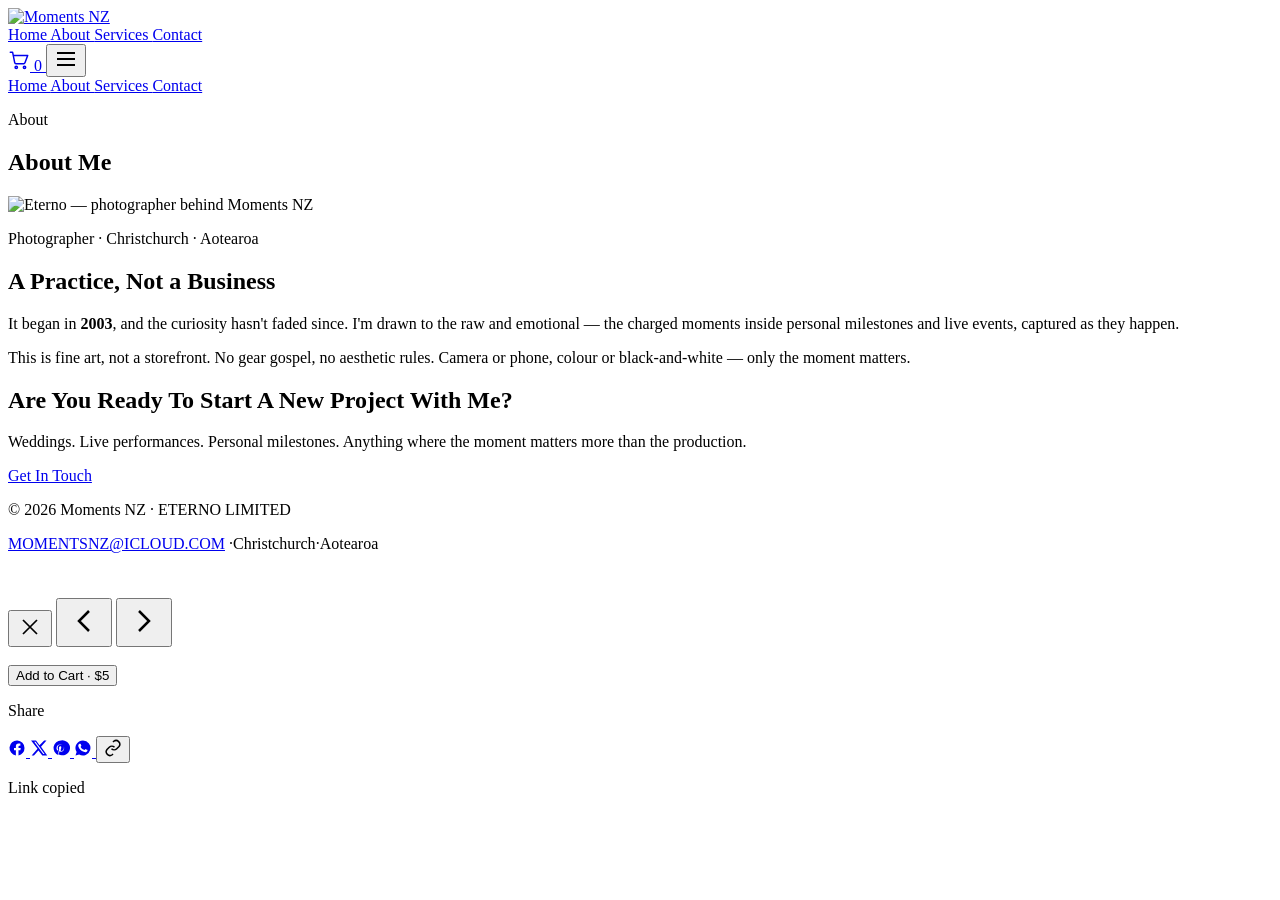
==== commit 5ea6b218: "Deploy site-v2 build 20260530-003814" ====
--- a/about/index.html
+++ b/about/index.html
@@ -1,4 +1,4 @@
-<!DOCTYPE html><html lang="en-NZ"> <head><meta charset="UTF-8"><meta name="viewport" content="width=device-width, initial-scale=1.0"><meta name="generator" content="Astro v6.3.8"><title>About · Moments NZ</title><meta name="description" content="Eterno — Christchurch-based photographer. A practice that began in 2003, rooted in honest moments from personal milestones and live events."><link rel="canonical" href="https://momentsnz.com/about/"><!-- Open Graph --><meta property="og:type" content="website"><meta property="og:site_name" content="Moments NZ"><meta property="og:title" content="About · Moments NZ"><meta property="og:description" content="Eterno — Christchurch-based photographer. A practice that began in 2003, rooted in honest moments from personal milestones and live events."><meta property="og:url" content="https://momentsnz.com/about/"><meta property="og:image" content="https://momentsnz.com/about/202410172201_bw-full.jpg"><!-- Twitter --><meta name="twitter:card" content="summary_large_image"><meta name="twitter:title" content="About · Moments NZ"><meta name="twitter:description" content="Eterno — Christchurch-based photographer. A practice that began in 2003, rooted in honest moments from personal milestones and live events."><meta name="twitter:image" content="https://momentsnz.com/about/202410172201_bw-full.jpg"><!-- Fonts --><link rel="preconnect" href="https://fonts.googleapis.com"><link rel="preconnect" href="https://fonts.gstatic.com" crossorigin><link rel="stylesheet" href="https://fonts.googleapis.com/css2?family=Inter:wght@400;500;600&family=Playfair+Display:ital,wght@0,400;0,500;0,700;1,400&display=swap"><link rel="icon" type="image/svg+xml" href="/favicon.svg"><link rel="apple-touch-icon" href="/favicon.svg"><link rel="stylesheet" href="/_astro/Base.D9e9aiNp.css"></head> <body> <header id="site-header" class="fixed top-0 inset-x-0 z-40 transition-colors duration-300" data-transparent="true" data-astro-cid-3ef6ksr2> <div class="container-w flex items-center justify-between h-16 md:h-20" data-astro-cid-3ef6ksr2> <a href="/" class="flex items-center" aria-label="Moments NZ home" data-astro-cid-3ef6ksr2> <img src="/logo-light.png" alt="Moments NZ" class="h-8 md:h-10 w-auto" data-astro-cid-3ef6ksr2> </a> <div class="flex items-center gap-3 md:gap-6" data-astro-cid-3ef6ksr2> <nav class="hidden md:flex gap-8 items-center text-[11px] tracking-[0.2em] uppercase" data-astro-cid-3ef6ksr2> <a href="/" class="text-white/85 hover:text-[var(--color-accent)] transition-colors" data-astro-cid-3ef6ksr2> Home </a><a href="/about/" class="text-white/85 hover:text-[var(--color-accent)] transition-colors text-[var(--color-accent)]" data-astro-cid-3ef6ksr2> About </a><a href="/services/" class="text-white/85 hover:text-[var(--color-accent)] transition-colors" data-astro-cid-3ef6ksr2> Services </a><a href="/contact/" class="text-white/85 hover:text-[var(--color-accent)] transition-colors" data-astro-cid-3ef6ksr2> Contact </a> </nav> <a href="/cart/" id="cart-link" class="relative text-white/85 hover:text-[var(--color-accent)] transition-colors p-1" aria-label="Cart" data-astro-cid-3ef6ksr2> <svg width="22" height="22" viewBox="0 0 24 24" fill="none" stroke="currentColor" stroke-width="1.6" stroke-linecap="round" stroke-linejoin="round" data-astro-cid-3ef6ksr2> <circle cx="9" cy="20" r="1.3" data-astro-cid-3ef6ksr2></circle><circle cx="18" cy="20" r="1.3" data-astro-cid-3ef6ksr2></circle> <path d="M2.5 3.5H5l2.3 11.4a1.4 1.4 0 0 0 1.4 1.1h8.4a1.4 1.4 0 0 0 1.4-1.1L21.5 7H6" data-astro-cid-3ef6ksr2></path> </svg> <span id="cart-count" class="hidden absolute -top-0.5 -right-0.5 min-w-[16px] h-4 px-1 rounded-full bg-[var(--color-accent)] text-white text-[10px] font-semibold leading-4 text-center" data-astro-cid-3ef6ksr2>0</span> </a> <button id="menu-toggle" class="md:hidden text-white p-2" aria-label="Toggle menu" aria-expanded="false" data-astro-cid-3ef6ksr2> <svg width="24" height="24" viewBox="0 0 24 24" fill="none" stroke="currentColor" stroke-width="2" data-astro-cid-3ef6ksr2> <path d="M3 6h18M3 12h18M3 18h18" data-astro-cid-3ef6ksr2></path> </svg> </button> </div> </div> <div id="mobile-menu" class="md:hidden hidden bg-[var(--color-bg-dark)] border-t border-white/10" data-astro-cid-3ef6ksr2> <nav class="container-w flex flex-col py-4 gap-3 text-[12px] tracking-[0.2em] uppercase" data-astro-cid-3ef6ksr2> <a href="/" class="text-white/85 hover:text-[var(--color-accent)] py-2" data-astro-cid-3ef6ksr2> Home </a><a href="/about/" class="text-white/85 hover:text-[var(--color-accent)] py-2" data-astro-cid-3ef6ksr2> About </a><a href="/services/" class="text-white/85 hover:text-[var(--color-accent)] py-2" data-astro-cid-3ef6ksr2> Services </a><a href="/contact/" class="text-white/85 hover:text-[var(--color-accent)] py-2" data-astro-cid-3ef6ksr2> Contact </a> </nav> </div> </header>  <script type="module" src="/_astro/Header.astro_astro_type_script_index_0_lang.QkI1rKEy.js"></script> <main>   <section class="bg-[var(--color-bg-dark)] text-white pt-32 pb-20 text-center"> <div class="container-w"> <p class="eyebrow mb-3">About</p> <h1 class="font-serif text-[clamp(2.5rem,5vw,4rem)]">About Me</h1> </div> </section>  <section class="py-20 md:py-28"> <div class="container-w grid md:grid-cols-2 gap-12 md:gap-20 items-start"> <picture> <source srcset="/about/202410172201_bw-full.webp" type="image/webp"> <img src="/about/202410172201_bw-full.jpg" alt="Eterno — photographer behind Moments NZ" class="protected w-full h-auto"> </picture> <div class="space-y-10"> <div> <p class="eyebrow mb-3">Photographer · Christchurch · Aotearoa</p> <h2 class="font-serif text-[clamp(2rem,4vw,3rem)] mb-6">A Practice, Not a Business</h2> <div class="space-y-5 text-[var(--color-text-primary)] leading-relaxed"> <p>
+<!DOCTYPE html><html lang="en-NZ"> <head><meta charset="UTF-8"><meta name="viewport" content="width=device-width, initial-scale=1.0"><meta name="generator" content="Astro v6.3.8"><title>About · Moments NZ</title><meta name="description" content="Eterno — Christchurch-based photographer. A practice that began in 2003, rooted in honest moments from personal milestones and live events."><link rel="canonical" href="https://momentsnz.com/about/"><!-- Open Graph --><meta property="og:type" content="website"><meta property="og:site_name" content="Moments NZ"><meta property="og:title" content="About · Moments NZ"><meta property="og:description" content="Eterno — Christchurch-based photographer. A practice that began in 2003, rooted in honest moments from personal milestones and live events."><meta property="og:url" content="https://momentsnz.com/about/"><meta property="og:image" content="https://momentsnz.com/about/202410172201_bw-full.jpg"><!-- Twitter --><meta name="twitter:card" content="summary_large_image"><meta name="twitter:title" content="About · Moments NZ"><meta name="twitter:description" content="Eterno — Christchurch-based photographer. A practice that began in 2003, rooted in honest moments from personal milestones and live events."><meta name="twitter:image" content="https://momentsnz.com/about/202410172201_bw-full.jpg"><!-- Fonts --><link rel="preconnect" href="https://fonts.googleapis.com"><link rel="preconnect" href="https://fonts.gstatic.com" crossorigin><link rel="stylesheet" href="https://fonts.googleapis.com/css2?family=Inter:wght@400;500;600&family=Playfair+Display:ital,wght@0,400;0,500;0,700;1,400&display=swap"><link rel="icon" type="image/svg+xml" href="/favicon.svg"><link rel="apple-touch-icon" href="/favicon.svg"><link rel="stylesheet" href="/_astro/Base.XvOzVbIb.css"></head> <body> <header id="site-header" class="fixed top-0 inset-x-0 z-40 transition-colors duration-300" data-transparent="true" data-astro-cid-3ef6ksr2> <div class="container-w flex items-center justify-between h-16 md:h-20" data-astro-cid-3ef6ksr2> <a href="/" class="flex items-center" aria-label="Moments NZ home" data-astro-cid-3ef6ksr2> <img src="/logo-light.png" alt="Moments NZ" class="h-8 md:h-10 w-auto" data-astro-cid-3ef6ksr2> </a> <div class="flex items-center gap-3 md:gap-6" data-astro-cid-3ef6ksr2> <nav class="hidden md:flex gap-8 items-center text-[11px] tracking-[0.2em] uppercase" data-astro-cid-3ef6ksr2> <a href="/" class="text-white/85 hover:text-[var(--color-accent)] transition-colors" data-astro-cid-3ef6ksr2> Home </a><a href="/about/" class="text-white/85 hover:text-[var(--color-accent)] transition-colors text-[var(--color-accent)]" data-astro-cid-3ef6ksr2> About </a><a href="/services/" class="text-white/85 hover:text-[var(--color-accent)] transition-colors" data-astro-cid-3ef6ksr2> Services </a><a href="/contact/" class="text-white/85 hover:text-[var(--color-accent)] transition-colors" data-astro-cid-3ef6ksr2> Contact </a> </nav> <a href="/cart/" id="cart-link" class="relative text-white/85 hover:text-[var(--color-accent)] transition-colors p-1" aria-label="Cart" data-astro-cid-3ef6ksr2> <svg width="22" height="22" viewBox="0 0 24 24" fill="none" stroke="currentColor" stroke-width="1.6" stroke-linecap="round" stroke-linejoin="round" data-astro-cid-3ef6ksr2> <circle cx="9" cy="20" r="1.3" data-astro-cid-3ef6ksr2></circle><circle cx="18" cy="20" r="1.3" data-astro-cid-3ef6ksr2></circle> <path d="M2.5 3.5H5l2.3 11.4a1.4 1.4 0 0 0 1.4 1.1h8.4a1.4 1.4 0 0 0 1.4-1.1L21.5 7H6" data-astro-cid-3ef6ksr2></path> </svg> <span id="cart-count" class="hidden absolute -top-0.5 -right-0.5 min-w-[16px] h-4 px-1 rounded-full bg-[var(--color-accent)] text-white text-[10px] font-semibold leading-4 text-center" data-astro-cid-3ef6ksr2>0</span> </a> <button id="menu-toggle" class="md:hidden text-white p-2" aria-label="Toggle menu" aria-expanded="false" data-astro-cid-3ef6ksr2> <svg width="24" height="24" viewBox="0 0 24 24" fill="none" stroke="currentColor" stroke-width="2" data-astro-cid-3ef6ksr2> <path d="M3 6h18M3 12h18M3 18h18" data-astro-cid-3ef6ksr2></path> </svg> </button> </div> </div> <div id="mobile-menu" class="md:hidden hidden bg-[var(--color-bg-dark)] border-t border-white/10" data-astro-cid-3ef6ksr2> <nav class="container-w flex flex-col py-4 gap-3 text-[12px] tracking-[0.2em] uppercase" data-astro-cid-3ef6ksr2> <a href="/" class="text-white/85 hover:text-[var(--color-accent)] py-2" data-astro-cid-3ef6ksr2> Home </a><a href="/about/" class="text-white/85 hover:text-[var(--color-accent)] py-2" data-astro-cid-3ef6ksr2> About </a><a href="/services/" class="text-white/85 hover:text-[var(--color-accent)] py-2" data-astro-cid-3ef6ksr2> Services </a><a href="/contact/" class="text-white/85 hover:text-[var(--color-accent)] py-2" data-astro-cid-3ef6ksr2> Contact </a> </nav> </div> </header>  <script type="module" src="/_astro/Header.astro_astro_type_script_index_0_lang.yC3cG8ai.js"></script> <main>   <section class="bg-[var(--color-bg-dark)] text-white pt-32 pb-20 text-center"> <div class="container-w"> <p class="eyebrow mb-3">About</p> <h1 class="font-serif text-[clamp(2.5rem,5vw,4rem)]">About Me</h1> </div> </section>  <section class="py-20 md:py-28"> <div class="container-w grid md:grid-cols-2 gap-12 md:gap-20 items-start"> <picture> <source srcset="/about/202410172201_bw-full.webp" type="image/webp"> <img src="/about/202410172201_bw-full.jpg" alt="Eterno — photographer behind Moments NZ" class="protected w-full h-auto"> </picture> <div class="space-y-10"> <div> <p class="eyebrow mb-3">Photographer · Christchurch · Aotearoa</p> <h2 class="font-serif text-[clamp(2rem,4vw,3rem)] mb-6">A Practice, Not a Business</h2> <div class="space-y-5 text-[var(--color-text-primary)] leading-relaxed"> <p>
 It began in <strong>2003</strong>, and the curiosity hasn't faded since.
               I'm drawn to the raw and emotional — the charged moments inside personal
               milestones and live events, captured as they happen.
@@ -9,4 +9,4 @@
 Weddings. Live performances. Personal milestones. Anything where the moment
         matters more than the production.
 </p> <a href="/contact/" class="btn-primary">Get In Touch</a> </div> </section>  </main> <!-- Closing strip: two centered lines (row 2 smaller, aligned under row 1). --> <div class="bg-[var(--color-bg-dark)] text-white/60 tracking-[0.15em]"> <div class="container-w py-6 flex flex-col items-center gap-1.5 text-center"> <p class="uppercase text-[11px] md:text-xs">© 2026 Moments NZ · ETERNO LIMITED</p> <p class="text-[9px] md:text-[10px] text-white/45"> <a href="mailto:momentsnz@icloud.com" class="hover:text-[var(--color-accent)]">MOMENTSNZ@ICLOUD.COM</a> <span class="mx-2 text-white/25">·</span>Christchurch<span class="mx-2 text-white/25">·</span>Aotearoa
-</p> </div> </div> <!-- Back-to-top (mobile only); fades in after scrolling. --> <button id="to-top" class="fixed bottom-5 right-4 md:bottom-8 md:right-8 z-40 w-11 h-11 md:w-12 md:h-12 rounded-full bg-[var(--color-bg-dark)]/85 text-white flex items-center justify-center shadow-lg opacity-0 pointer-events-none transition-opacity duration-300 hover:bg-[var(--color-accent)]" aria-label="Back to top"> <svg width="20" height="20" viewBox="0 0 24 24" fill="none" stroke="currentColor" stroke-width="2"><path d="M12 19V5M5 12l7-7 7 7"></path></svg> </button> <div id="lightbox" class="fixed inset-0 z-50 hidden bg-black/95" role="dialog" aria-modal="true" aria-label="Photo viewer" data-astro-cid-gixpweiw> <button id="lb-close" class="absolute top-4 right-4 text-white/80 hover:text-white p-3 z-10" aria-label="Close" data-astro-cid-gixpweiw> <svg width="28" height="28" viewBox="0 0 24 24" fill="none" stroke="currentColor" stroke-width="1.5" data-astro-cid-gixpweiw><path d="M6 6l12 12M18 6L6 18" data-astro-cid-gixpweiw></path></svg> </button> <button id="lb-prev" class="absolute left-2 md:left-6 top-1/2 -translate-y-1/2 text-white/70 hover:text-white p-3 z-10" aria-label="Previous" data-astro-cid-gixpweiw> <svg width="40" height="40" viewBox="0 0 24 24" fill="none" stroke="currentColor" stroke-width="1.5" data-astro-cid-gixpweiw><path d="M15 18l-6-6 6-6" data-astro-cid-gixpweiw></path></svg> </button> <button id="lb-next" class="absolute right-2 md:right-6 top-1/2 -translate-y-1/2 text-white/70 hover:text-white p-3 z-10" aria-label="Next" data-astro-cid-gixpweiw> <svg width="40" height="40" viewBox="0 0 24 24" fill="none" stroke="currentColor" stroke-width="1.5" data-astro-cid-gixpweiw><path d="M9 6l6 6-6 6" data-astro-cid-gixpweiw></path></svg> </button> <div class="absolute inset-0 flex items-center justify-center p-4" id="lb-stage" data-astro-cid-gixpweiw> <picture id="lb-pic" class="max-w-[92vw] max-h-[88vh]" data-astro-cid-gixpweiw> <source id="lb-src-webp" type="image/webp" data-astro-cid-gixpweiw> <img id="lb-img" src="" alt="" class="protected max-w-[92vw] max-h-[88vh] object-contain select-none" data-astro-cid-gixpweiw> </picture> </div> <!-- Event panel (only shown for event-album images): purchase + share --> <div id="lb-buy" class="hidden absolute right-14 md:right-24 bottom-16 md:bottom-1/2 md:translate-y-1/2 flex flex-col gap-3 z-10 w-max max-w-[80vw]" data-astro-cid-gixpweiw> <button id="lb-add" type="button" class="btn-primary text-center whitespace-nowrap !px-5 !py-3 text-[11px] disabled:cursor-default disabled:opacity-60" data-astro-cid-gixpweiw>Add to Cart · $5</button> <p class="text-white/40 text-[10px] tracking-[0.2em] uppercase mt-2 text-center" data-astro-cid-gixpweiw>Share</p> <div class="flex justify-center gap-2" data-astro-cid-gixpweiw> <a id="sh-fb" href="#" target="_blank" rel="noopener" aria-label="Share on Facebook" class="lb-share" data-astro-cid-gixpweiw> <svg width="18" height="18" viewBox="0 0 24 24" fill="currentColor" data-astro-cid-gixpweiw><path d="M22 12a10 10 0 10-11.5 9.9v-7H8v-3h2.5V9.5A3.5 3.5 0 0114 6h2.5v3H15c-.6 0-1 .4-1 1v2h3l-.5 3H14v7A10 10 0 0022 12z" data-astro-cid-gixpweiw></path></svg> </a> <a id="sh-x" href="#" target="_blank" rel="noopener" aria-label="Share on X" class="lb-share" data-astro-cid-gixpweiw> <svg width="18" height="18" viewBox="0 0 24 24" fill="currentColor" data-astro-cid-gixpweiw><path d="M18.9 2H22l-7.3 8.3L23 22h-6.6l-5.2-6.8L5.3 22H2.2l7.8-8.9L1.4 2H8l4.7 6.2L18.9 2zm-1.2 18h1.7L7.4 3.8H5.6L17.7 20z" data-astro-cid-gixpweiw></path></svg> </a> <a id="sh-pin" href="#" target="_blank" rel="noopener" aria-label="Share on Pinterest" class="lb-share" data-astro-cid-gixpweiw> <svg width="18" height="18" viewBox="0 0 24 24" fill="currentColor" data-astro-cid-gixpweiw><path d="M12 2a10 10 0 00-3.6 19.3c-.1-.8-.2-2 0-2.9l1.2-5s-.3-.6-.3-1.5c0-1.4.8-2.4 1.8-2.4.9 0 1.3.6 1.3 1.4 0 .9-.5 2.1-.8 3.3-.2.9.5 1.7 1.4 1.7 1.7 0 2.9-2.2 2.9-4.8 0-2-1.3-3.5-3.8-3.5a4.3 4.3 0 00-4.5 4.3c0 .8.3 1.4.6 1.8.1.2.2.3.1.5l-.2.9c-.1.3-.3.4-.5.2-1-.5-1.6-1.9-1.6-3.1 0-2.5 1.8-4.8 5.3-4.8 2.8 0 4.9 2 4.9 4.6 0 2.8-1.7 5-4.2 5-.8 0-1.6-.4-1.9-.9l-.5 2c-.2.7-.7 1.6-1 2.1A10 10 0 1012 2z" data-astro-cid-gixpweiw></path></svg> </a> <a id="sh-wa" href="#" target="_blank" rel="noopener" aria-label="Share on WhatsApp" class="lb-share" data-astro-cid-gixpweiw> <svg width="18" height="18" viewBox="0 0 24 24" fill="currentColor" data-astro-cid-gixpweiw><path d="M12 2a10 10 0 00-8.5 15.3L2 22l4.8-1.4A10 10 0 1012 2zm5.8 14.1c-.2.7-1.4 1.3-2 1.4-.5.1-1.2.1-1.9-.1-.4-.1-1-.3-1.8-.6-3-1.3-5-4.4-5.2-4.6-.1-.2-1.2-1.6-1.2-3.1s.8-2.2 1.1-2.5c.3-.3.6-.4.8-.4h.6c.2 0 .4 0 .7.5l.8 2c.1.2.1.4 0 .6l-.4.5-.3.4c-.1.1-.3.3-.1.6.2.3.8 1.4 1.8 2.2 1.3 1.1 2.3 1.5 2.6 1.6.3.1.5.1.7-.1l.8-.9c.2-.2.4-.2.6-.1l2 .9c.3.1.4.2.5.3.1.3.1.7-.1 1.4z" data-astro-cid-gixpweiw></path></svg> </a> <button id="sh-copy" aria-label="Copy link" class="lb-share" data-astro-cid-gixpweiw> <svg width="18" height="18" viewBox="0 0 24 24" fill="none" stroke="currentColor" stroke-width="2" data-astro-cid-gixpweiw><path d="M10 13a5 5 0 007 0l3-3a5 5 0 00-7-7l-1 1" data-astro-cid-gixpweiw></path><path d="M14 11a5 5 0 00-7 0l-3 3a5 5 0 007 7l1-1" data-astro-cid-gixpweiw></path></svg> </button> </div> <p id="lb-copied" class="hidden text-[var(--color-accent)] text-[10px] text-center" data-astro-cid-gixpweiw>Link copied</p> </div> <div id="lb-caption" class="absolute bottom-4 inset-x-0 text-center text-white/50 text-xs tracking-[0.2em] uppercase pointer-events-none" data-astro-cid-gixpweiw></div> </div>  <script type="module" src="/_astro/Lightbox.astro_astro_type_script_index_0_lang.Cjha-LGF.js"></script> <!-- Schema.org --> <script type="application/ld+json">{"@context":"https://schema.org","@type":"Person","name":"Eterno","jobTitle":"Photographer","url":"https://momentsnz.com/","sameAs":[],"affiliation":{"@type":"Organization","name":"ETERNO LIMITED"},"brand":{"@type":"Brand","name":"Moments NZ"}}</script> </body> </html> <script type="module">document.addEventListener("contextmenu",t=>{const e=t.target;e&&e.tagName==="IMG"&&t.preventDefault()});document.addEventListener("dragstart",t=>{const e=t.target;e&&e.tagName==="IMG"&&t.preventDefault()});const o=document.getElementById("to-top");if(o){const t=()=>{const e=window.scrollY>600;o.style.opacity=e?"1":"0",o.style.pointerEvents=e?"auto":"none"};window.addEventListener("scroll",t,{passive:!0}),t(),o.addEventListener("click",()=>window.scrollTo({top:0,behavior:"auto"}))}</script>+</p> </div> </div> <!-- Back-to-top (mobile only); fades in after scrolling. --> <button id="to-top" class="fixed bottom-5 right-4 md:bottom-8 md:right-8 z-40 w-11 h-11 md:w-12 md:h-12 rounded-full bg-[var(--color-bg-dark)]/85 text-white flex items-center justify-center shadow-lg opacity-0 pointer-events-none transition-opacity duration-300 hover:bg-[var(--color-accent)]" aria-label="Back to top"> <svg width="20" height="20" viewBox="0 0 24 24" fill="none" stroke="currentColor" stroke-width="2"><path d="M12 19V5M5 12l7-7 7 7"></path></svg> </button> <div id="lightbox" class="fixed inset-0 z-50 hidden bg-black/95" role="dialog" aria-modal="true" aria-label="Photo viewer" data-astro-cid-gixpweiw> <button id="lb-close" class="absolute top-4 right-4 text-white/80 hover:text-white p-3 z-10" aria-label="Close" data-astro-cid-gixpweiw> <svg width="28" height="28" viewBox="0 0 24 24" fill="none" stroke="currentColor" stroke-width="1.5" data-astro-cid-gixpweiw><path d="M6 6l12 12M18 6L6 18" data-astro-cid-gixpweiw></path></svg> </button> <button id="lb-prev" class="absolute left-2 md:left-6 top-1/2 -translate-y-1/2 text-white/70 hover:text-white p-3 z-10" aria-label="Previous" data-astro-cid-gixpweiw> <svg width="40" height="40" viewBox="0 0 24 24" fill="none" stroke="currentColor" stroke-width="1.5" data-astro-cid-gixpweiw><path d="M15 18l-6-6 6-6" data-astro-cid-gixpweiw></path></svg> </button> <button id="lb-next" class="absolute right-2 md:right-6 top-1/2 -translate-y-1/2 text-white/70 hover:text-white p-3 z-10" aria-label="Next" data-astro-cid-gixpweiw> <svg width="40" height="40" viewBox="0 0 24 24" fill="none" stroke="currentColor" stroke-width="1.5" data-astro-cid-gixpweiw><path d="M9 6l6 6-6 6" data-astro-cid-gixpweiw></path></svg> </button> <div class="absolute inset-0 flex items-center justify-center p-4" id="lb-stage" data-astro-cid-gixpweiw> <picture id="lb-pic" class="max-w-[92vw] max-h-[88vh]" data-astro-cid-gixpweiw> <source id="lb-src-webp" type="image/webp" data-astro-cid-gixpweiw> <img id="lb-img" src="" alt="" class="protected max-w-[92vw] max-h-[88vh] object-contain select-none" data-astro-cid-gixpweiw> </picture> </div> <!-- Event panel (only shown for event-album images): purchase + share --> <div id="lb-buy" class="hidden absolute right-14 md:right-24 bottom-16 md:bottom-1/2 md:translate-y-1/2 flex flex-col gap-3 z-10 w-max max-w-[80vw]" data-astro-cid-gixpweiw> <button id="lb-add" type="button" class="btn-primary text-center whitespace-nowrap !px-5 !py-3 text-[11px] disabled:cursor-default disabled:opacity-60" data-astro-cid-gixpweiw>Add to Cart · $5</button> <p class="text-white/40 text-[10px] tracking-[0.2em] uppercase mt-2 text-center" data-astro-cid-gixpweiw>Share</p> <div class="flex justify-center gap-2" data-astro-cid-gixpweiw> <a id="sh-fb" href="#" target="_blank" rel="noopener" aria-label="Share on Facebook" class="lb-share" data-astro-cid-gixpweiw> <svg width="18" height="18" viewBox="0 0 24 24" fill="currentColor" data-astro-cid-gixpweiw><path d="M22 12a10 10 0 10-11.5 9.9v-7H8v-3h2.5V9.5A3.5 3.5 0 0114 6h2.5v3H15c-.6 0-1 .4-1 1v2h3l-.5 3H14v7A10 10 0 0022 12z" data-astro-cid-gixpweiw></path></svg> </a> <a id="sh-x" href="#" target="_blank" rel="noopener" aria-label="Share on X" class="lb-share" data-astro-cid-gixpweiw> <svg width="18" height="18" viewBox="0 0 24 24" fill="currentColor" data-astro-cid-gixpweiw><path d="M18.9 2H22l-7.3 8.3L23 22h-6.6l-5.2-6.8L5.3 22H2.2l7.8-8.9L1.4 2H8l4.7 6.2L18.9 2zm-1.2 18h1.7L7.4 3.8H5.6L17.7 20z" data-astro-cid-gixpweiw></path></svg> </a> <a id="sh-pin" href="#" target="_blank" rel="noopener" aria-label="Share on Pinterest" class="lb-share" data-astro-cid-gixpweiw> <svg width="18" height="18" viewBox="0 0 24 24" fill="currentColor" data-astro-cid-gixpweiw><path d="M12 2a10 10 0 00-3.6 19.3c-.1-.8-.2-2 0-2.9l1.2-5s-.3-.6-.3-1.5c0-1.4.8-2.4 1.8-2.4.9 0 1.3.6 1.3 1.4 0 .9-.5 2.1-.8 3.3-.2.9.5 1.7 1.4 1.7 1.7 0 2.9-2.2 2.9-4.8 0-2-1.3-3.5-3.8-3.5a4.3 4.3 0 00-4.5 4.3c0 .8.3 1.4.6 1.8.1.2.2.3.1.5l-.2.9c-.1.3-.3.4-.5.2-1-.5-1.6-1.9-1.6-3.1 0-2.5 1.8-4.8 5.3-4.8 2.8 0 4.9 2 4.9 4.6 0 2.8-1.7 5-4.2 5-.8 0-1.6-.4-1.9-.9l-.5 2c-.2.7-.7 1.6-1 2.1A10 10 0 1012 2z" data-astro-cid-gixpweiw></path></svg> </a> <a id="sh-wa" href="#" target="_blank" rel="noopener" aria-label="Share on WhatsApp" class="lb-share" data-astro-cid-gixpweiw> <svg width="18" height="18" viewBox="0 0 24 24" fill="currentColor" data-astro-cid-gixpweiw><path d="M12 2a10 10 0 00-8.5 15.3L2 22l4.8-1.4A10 10 0 1012 2zm5.8 14.1c-.2.7-1.4 1.3-2 1.4-.5.1-1.2.1-1.9-.1-.4-.1-1-.3-1.8-.6-3-1.3-5-4.4-5.2-4.6-.1-.2-1.2-1.6-1.2-3.1s.8-2.2 1.1-2.5c.3-.3.6-.4.8-.4h.6c.2 0 .4 0 .7.5l.8 2c.1.2.1.4 0 .6l-.4.5-.3.4c-.1.1-.3.3-.1.6.2.3.8 1.4 1.8 2.2 1.3 1.1 2.3 1.5 2.6 1.6.3.1.5.1.7-.1l.8-.9c.2-.2.4-.2.6-.1l2 .9c.3.1.4.2.5.3.1.3.1.7-.1 1.4z" data-astro-cid-gixpweiw></path></svg> </a> <button id="sh-copy" aria-label="Copy link" class="lb-share" data-astro-cid-gixpweiw> <svg width="18" height="18" viewBox="0 0 24 24" fill="none" stroke="currentColor" stroke-width="2" data-astro-cid-gixpweiw><path d="M10 13a5 5 0 007 0l3-3a5 5 0 00-7-7l-1 1" data-astro-cid-gixpweiw></path><path d="M14 11a5 5 0 00-7 0l-3 3a5 5 0 007 7l1-1" data-astro-cid-gixpweiw></path></svg> </button> </div> <p id="lb-copied" class="hidden text-[var(--color-accent)] text-[10px] text-center" data-astro-cid-gixpweiw>Link copied</p> </div> <div id="lb-caption" class="absolute bottom-4 inset-x-0 text-center text-white/50 text-xs tracking-[0.2em] uppercase pointer-events-none" data-astro-cid-gixpweiw></div> </div>  <script type="module" src="/_astro/Lightbox.astro_astro_type_script_index_0_lang.YvUD5nlC.js"></script> <!-- Schema.org --> <script type="application/ld+json">{"@context":"https://schema.org","@type":"Person","name":"Eterno","jobTitle":"Photographer","url":"https://momentsnz.com/","sameAs":[],"affiliation":{"@type":"Organization","name":"ETERNO LIMITED"},"brand":{"@type":"Brand","name":"Moments NZ"}}</script> </body> </html> <script type="module">document.addEventListener("contextmenu",t=>{const e=t.target;e&&e.tagName==="IMG"&&t.preventDefault()});document.addEventListener("dragstart",t=>{const e=t.target;e&&e.tagName==="IMG"&&t.preventDefault()});const o=document.getElementById("to-top");if(o){const t=()=>{const e=window.scrollY>600;o.style.opacity=e?"1":"0",o.style.pointerEvents=e?"auto":"none"};window.addEventListener("scroll",t,{passive:!0}),t(),o.addEventListener("click",()=>window.scrollTo({top:0,behavior:"auto"}))}</script>
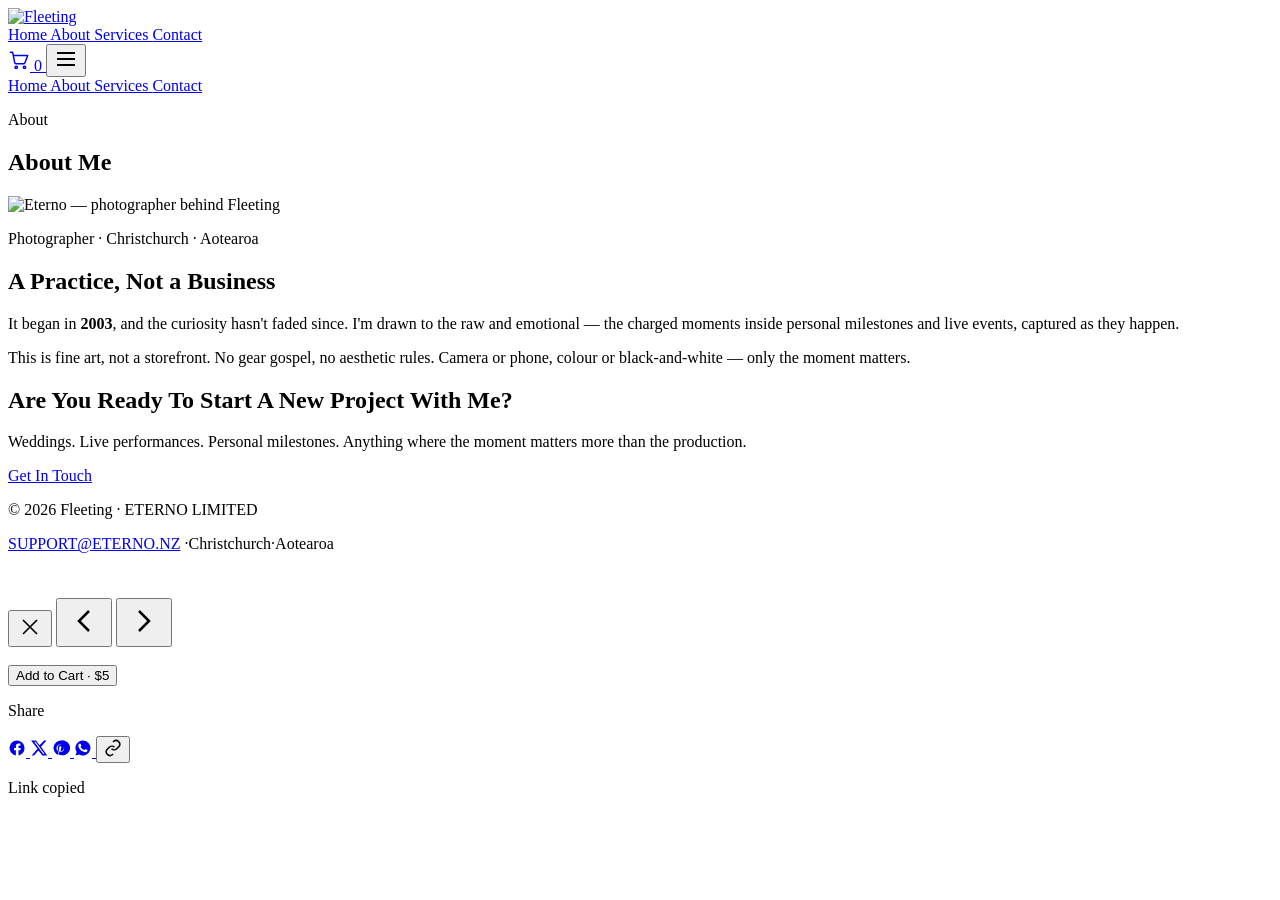
==== commit 9ef5e5ab: "Deploy site-v2 build 20260531-012959" ====
--- a/about/index.html
+++ b/about/index.html
@@ -1,4 +1,4 @@
-<!DOCTYPE html><html lang="en-NZ"> <head><meta charset="UTF-8"><meta name="viewport" content="width=device-width, initial-scale=1.0"><meta name="generator" content="Astro v6.3.8"><title>About · Moments NZ</title><meta name="description" content="Eterno — Christchurch-based photographer. A practice that began in 2003, rooted in honest moments from personal milestones and live events."><link rel="canonical" href="https://momentsnz.com/about/"><!-- Open Graph --><meta property="og:type" content="website"><meta property="og:site_name" content="Moments NZ"><meta property="og:title" content="About · Moments NZ"><meta property="og:description" content="Eterno — Christchurch-based photographer. A practice that began in 2003, rooted in honest moments from personal milestones and live events."><meta property="og:url" content="https://momentsnz.com/about/"><meta property="og:image" content="https://momentsnz.com/about/202410172201_bw-full.jpg"><!-- Twitter --><meta name="twitter:card" content="summary_large_image"><meta name="twitter:title" content="About · Moments NZ"><meta name="twitter:description" content="Eterno — Christchurch-based photographer. A practice that began in 2003, rooted in honest moments from personal milestones and live events."><meta name="twitter:image" content="https://momentsnz.com/about/202410172201_bw-full.jpg"><!-- Fonts --><link rel="preconnect" href="https://fonts.googleapis.com"><link rel="preconnect" href="https://fonts.gstatic.com" crossorigin><link rel="stylesheet" href="https://fonts.googleapis.com/css2?family=Inter:wght@400;500;600&family=Playfair+Display:ital,wght@0,400;0,500;0,700;1,400&display=swap"><link rel="icon" type="image/svg+xml" href="/favicon.svg"><link rel="apple-touch-icon" href="/favicon.svg"><link rel="stylesheet" href="/_astro/Base.XvOzVbIb.css"></head> <body> <header id="site-header" class="fixed top-0 inset-x-0 z-40 transition-colors duration-300" data-transparent="true" data-astro-cid-3ef6ksr2> <div class="container-w flex items-center justify-between h-16 md:h-20" data-astro-cid-3ef6ksr2> <a href="/" class="flex items-center" aria-label="Moments NZ home" data-astro-cid-3ef6ksr2> <img src="/logo-light.png" alt="Moments NZ" class="h-8 md:h-10 w-auto" data-astro-cid-3ef6ksr2> </a> <div class="flex items-center gap-3 md:gap-6" data-astro-cid-3ef6ksr2> <nav class="hidden md:flex gap-8 items-center text-[11px] tracking-[0.2em] uppercase" data-astro-cid-3ef6ksr2> <a href="/" class="text-white/85 hover:text-[var(--color-accent)] transition-colors" data-astro-cid-3ef6ksr2> Home </a><a href="/about/" class="text-white/85 hover:text-[var(--color-accent)] transition-colors text-[var(--color-accent)]" data-astro-cid-3ef6ksr2> About </a><a href="/services/" class="text-white/85 hover:text-[var(--color-accent)] transition-colors" data-astro-cid-3ef6ksr2> Services </a><a href="/contact/" class="text-white/85 hover:text-[var(--color-accent)] transition-colors" data-astro-cid-3ef6ksr2> Contact </a> </nav> <a href="/cart/" id="cart-link" class="relative text-white/85 hover:text-[var(--color-accent)] transition-colors p-1" aria-label="Cart" data-astro-cid-3ef6ksr2> <svg width="22" height="22" viewBox="0 0 24 24" fill="none" stroke="currentColor" stroke-width="1.6" stroke-linecap="round" stroke-linejoin="round" data-astro-cid-3ef6ksr2> <circle cx="9" cy="20" r="1.3" data-astro-cid-3ef6ksr2></circle><circle cx="18" cy="20" r="1.3" data-astro-cid-3ef6ksr2></circle> <path d="M2.5 3.5H5l2.3 11.4a1.4 1.4 0 0 0 1.4 1.1h8.4a1.4 1.4 0 0 0 1.4-1.1L21.5 7H6" data-astro-cid-3ef6ksr2></path> </svg> <span id="cart-count" class="hidden absolute -top-0.5 -right-0.5 min-w-[16px] h-4 px-1 rounded-full bg-[var(--color-accent)] text-white text-[10px] font-semibold leading-4 text-center" data-astro-cid-3ef6ksr2>0</span> </a> <button id="menu-toggle" class="md:hidden text-white p-2" aria-label="Toggle menu" aria-expanded="false" data-astro-cid-3ef6ksr2> <svg width="24" height="24" viewBox="0 0 24 24" fill="none" stroke="currentColor" stroke-width="2" data-astro-cid-3ef6ksr2> <path d="M3 6h18M3 12h18M3 18h18" data-astro-cid-3ef6ksr2></path> </svg> </button> </div> </div> <div id="mobile-menu" class="md:hidden hidden bg-[var(--color-bg-dark)] border-t border-white/10" data-astro-cid-3ef6ksr2> <nav class="container-w flex flex-col py-4 gap-3 text-[12px] tracking-[0.2em] uppercase" data-astro-cid-3ef6ksr2> <a href="/" class="text-white/85 hover:text-[var(--color-accent)] py-2" data-astro-cid-3ef6ksr2> Home </a><a href="/about/" class="text-white/85 hover:text-[var(--color-accent)] py-2" data-astro-cid-3ef6ksr2> About </a><a href="/services/" class="text-white/85 hover:text-[var(--color-accent)] py-2" data-astro-cid-3ef6ksr2> Services </a><a href="/contact/" class="text-white/85 hover:text-[var(--color-accent)] py-2" data-astro-cid-3ef6ksr2> Contact </a> </nav> </div> </header>  <script type="module" src="/_astro/Header.astro_astro_type_script_index_0_lang.yC3cG8ai.js"></script> <main>   <section class="bg-[var(--color-bg-dark)] text-white pt-32 pb-20 text-center"> <div class="container-w"> <p class="eyebrow mb-3">About</p> <h1 class="font-serif text-[clamp(2.5rem,5vw,4rem)]">About Me</h1> </div> </section>  <section class="py-20 md:py-28"> <div class="container-w grid md:grid-cols-2 gap-12 md:gap-20 items-start"> <picture> <source srcset="/about/202410172201_bw-full.webp" type="image/webp"> <img src="/about/202410172201_bw-full.jpg" alt="Eterno — photographer behind Moments NZ" class="protected w-full h-auto"> </picture> <div class="space-y-10"> <div> <p class="eyebrow mb-3">Photographer · Christchurch · Aotearoa</p> <h2 class="font-serif text-[clamp(2rem,4vw,3rem)] mb-6">A Practice, Not a Business</h2> <div class="space-y-5 text-[var(--color-text-primary)] leading-relaxed"> <p>
+<!DOCTYPE html><html lang="en-NZ"> <head><meta charset="UTF-8"><meta name="viewport" content="width=device-width, initial-scale=1.0"><meta name="generator" content="Astro v6.3.8"><title>About · Fleeting</title><meta name="description" content="Eterno — Christchurch-based photographer. A practice that began in 2003, rooted in honest moments from personal milestones and live events."><link rel="canonical" href="https://fleeting.nz/about/"><!-- Open Graph --><meta property="og:type" content="website"><meta property="og:site_name" content="Fleeting"><meta property="og:title" content="About · Fleeting"><meta property="og:description" content="Eterno — Christchurch-based photographer. A practice that began in 2003, rooted in honest moments from personal milestones and live events."><meta property="og:url" content="https://fleeting.nz/about/"><meta property="og:image" content="https://fleeting.nz/about/202410172201_bw-full.jpg"><!-- Twitter --><meta name="twitter:card" content="summary_large_image"><meta name="twitter:title" content="About · Fleeting"><meta name="twitter:description" content="Eterno — Christchurch-based photographer. A practice that began in 2003, rooted in honest moments from personal milestones and live events."><meta name="twitter:image" content="https://fleeting.nz/about/202410172201_bw-full.jpg"><!-- Fonts --><link rel="preconnect" href="https://fonts.googleapis.com"><link rel="preconnect" href="https://fonts.gstatic.com" crossorigin><link rel="stylesheet" href="https://fonts.googleapis.com/css2?family=Inter:wght@400;500;600&family=Playfair+Display:ital,wght@0,400;0,500;0,700;1,400&display=swap"><link rel="icon" type="image/svg+xml" href="/favicon.svg"><link rel="apple-touch-icon" href="/favicon.svg"><link rel="stylesheet" href="/_astro/Base.XvOzVbIb.css"></head> <body> <header id="site-header" class="fixed top-0 inset-x-0 z-40 transition-colors duration-300" data-transparent="true" data-astro-cid-3ef6ksr2> <div class="container-w flex items-center justify-between h-16 md:h-20" data-astro-cid-3ef6ksr2> <a href="/" class="flex items-center" aria-label="Fleeting home" data-astro-cid-3ef6ksr2> <img src="/logo-light.png" alt="Fleeting" class="h-8 md:h-10 w-auto" data-astro-cid-3ef6ksr2> </a> <div class="flex items-center gap-3 md:gap-6" data-astro-cid-3ef6ksr2> <nav class="hidden md:flex gap-8 items-center text-[11px] tracking-[0.2em] uppercase" data-astro-cid-3ef6ksr2> <a href="/" class="text-white/85 hover:text-[var(--color-accent)] transition-colors" data-astro-cid-3ef6ksr2> Home </a><a href="/about/" class="text-white/85 hover:text-[var(--color-accent)] transition-colors text-[var(--color-accent)]" data-astro-cid-3ef6ksr2> About </a><a href="/services/" class="text-white/85 hover:text-[var(--color-accent)] transition-colors" data-astro-cid-3ef6ksr2> Services </a><a href="/contact/" class="text-white/85 hover:text-[var(--color-accent)] transition-colors" data-astro-cid-3ef6ksr2> Contact </a> </nav> <a href="/cart/" id="cart-link" class="relative text-white/85 hover:text-[var(--color-accent)] transition-colors p-1" aria-label="Cart" data-astro-cid-3ef6ksr2> <svg width="22" height="22" viewBox="0 0 24 24" fill="none" stroke="currentColor" stroke-width="1.6" stroke-linecap="round" stroke-linejoin="round" data-astro-cid-3ef6ksr2> <circle cx="9" cy="20" r="1.3" data-astro-cid-3ef6ksr2></circle><circle cx="18" cy="20" r="1.3" data-astro-cid-3ef6ksr2></circle> <path d="M2.5 3.5H5l2.3 11.4a1.4 1.4 0 0 0 1.4 1.1h8.4a1.4 1.4 0 0 0 1.4-1.1L21.5 7H6" data-astro-cid-3ef6ksr2></path> </svg> <span id="cart-count" class="hidden absolute -top-0.5 -right-0.5 min-w-[16px] h-4 px-1 rounded-full bg-[var(--color-accent)] text-white text-[10px] font-semibold leading-4 text-center" data-astro-cid-3ef6ksr2>0</span> </a> <button id="menu-toggle" class="md:hidden text-white p-2" aria-label="Toggle menu" aria-expanded="false" data-astro-cid-3ef6ksr2> <svg width="24" height="24" viewBox="0 0 24 24" fill="none" stroke="currentColor" stroke-width="2" data-astro-cid-3ef6ksr2> <path d="M3 6h18M3 12h18M3 18h18" data-astro-cid-3ef6ksr2></path> </svg> </button> </div> </div> <div id="mobile-menu" class="md:hidden hidden bg-[var(--color-bg-dark)] border-t border-white/10" data-astro-cid-3ef6ksr2> <nav class="container-w flex flex-col py-4 gap-3 text-[12px] tracking-[0.2em] uppercase" data-astro-cid-3ef6ksr2> <a href="/" class="text-white/85 hover:text-[var(--color-accent)] py-2" data-astro-cid-3ef6ksr2> Home </a><a href="/about/" class="text-white/85 hover:text-[var(--color-accent)] py-2" data-astro-cid-3ef6ksr2> About </a><a href="/services/" class="text-white/85 hover:text-[var(--color-accent)] py-2" data-astro-cid-3ef6ksr2> Services </a><a href="/contact/" class="text-white/85 hover:text-[var(--color-accent)] py-2" data-astro-cid-3ef6ksr2> Contact </a> </nav> </div> </header>  <script type="module" src="/_astro/Header.astro_astro_type_script_index_0_lang.yC3cG8ai.js"></script> <main>   <section class="bg-[var(--color-bg-dark)] text-white pt-32 pb-20 text-center"> <div class="container-w"> <p class="eyebrow mb-3">About</p> <h1 class="font-serif text-[clamp(2.5rem,5vw,4rem)]">About Me</h1> </div> </section>  <section class="py-20 md:py-28"> <div class="container-w grid md:grid-cols-2 gap-12 md:gap-20 items-start"> <picture> <source srcset="/about/202410172201_bw-full.webp" type="image/webp"> <img src="/about/202410172201_bw-full.jpg" alt="Eterno — photographer behind Fleeting" class="protected w-full h-auto"> </picture> <div class="space-y-10"> <div> <p class="eyebrow mb-3">Photographer · Christchurch · Aotearoa</p> <h2 class="font-serif text-[clamp(2rem,4vw,3rem)] mb-6">A Practice, Not a Business</h2> <div class="space-y-5 text-[var(--color-text-primary)] leading-relaxed"> <p>
 It began in <strong>2003</strong>, and the curiosity hasn't faded since.
               I'm drawn to the raw and emotional — the charged moments inside personal
               milestones and live events, captured as they happen.
@@ -8,5 +8,5 @@
 </p> </div> </div> </div> </div> </section>  <section class="bg-[var(--color-bg-tint)] py-16 text-center"> <div class="container-w"> <h2 class="font-serif text-3xl md:text-4xl mb-4">Are You Ready To Start A New Project With Me?</h2> <p class="text-[var(--color-text-muted)] mb-8 max-w-xl mx-auto">
 Weddings. Live performances. Personal milestones. Anything where the moment
         matters more than the production.
-</p> <a href="/contact/" class="btn-primary">Get In Touch</a> </div> </section>  </main> <!-- Closing strip: two centered lines (row 2 smaller, aligned under row 1). --> <div class="bg-[var(--color-bg-dark)] text-white/60 tracking-[0.15em]"> <div class="container-w py-6 flex flex-col items-center gap-1.5 text-center"> <p class="uppercase text-[11px] md:text-xs">© 2026 Moments NZ · ETERNO LIMITED</p> <p class="text-[9px] md:text-[10px] text-white/45"> <a href="mailto:momentsnz@icloud.com" class="hover:text-[var(--color-accent)]">MOMENTSNZ@ICLOUD.COM</a> <span class="mx-2 text-white/25">·</span>Christchurch<span class="mx-2 text-white/25">·</span>Aotearoa
-</p> </div> </div> <!-- Back-to-top (mobile only); fades in after scrolling. --> <button id="to-top" class="fixed bottom-5 right-4 md:bottom-8 md:right-8 z-40 w-11 h-11 md:w-12 md:h-12 rounded-full bg-[var(--color-bg-dark)]/85 text-white flex items-center justify-center shadow-lg opacity-0 pointer-events-none transition-opacity duration-300 hover:bg-[var(--color-accent)]" aria-label="Back to top"> <svg width="20" height="20" viewBox="0 0 24 24" fill="none" stroke="currentColor" stroke-width="2"><path d="M12 19V5M5 12l7-7 7 7"></path></svg> </button> <div id="lightbox" class="fixed inset-0 z-50 hidden bg-black/95" role="dialog" aria-modal="true" aria-label="Photo viewer" data-astro-cid-gixpweiw> <button id="lb-close" class="absolute top-4 right-4 text-white/80 hover:text-white p-3 z-10" aria-label="Close" data-astro-cid-gixpweiw> <svg width="28" height="28" viewBox="0 0 24 24" fill="none" stroke="currentColor" stroke-width="1.5" data-astro-cid-gixpweiw><path d="M6 6l12 12M18 6L6 18" data-astro-cid-gixpweiw></path></svg> </button> <button id="lb-prev" class="absolute left-2 md:left-6 top-1/2 -translate-y-1/2 text-white/70 hover:text-white p-3 z-10" aria-label="Previous" data-astro-cid-gixpweiw> <svg width="40" height="40" viewBox="0 0 24 24" fill="none" stroke="currentColor" stroke-width="1.5" data-astro-cid-gixpweiw><path d="M15 18l-6-6 6-6" data-astro-cid-gixpweiw></path></svg> </button> <button id="lb-next" class="absolute right-2 md:right-6 top-1/2 -translate-y-1/2 text-white/70 hover:text-white p-3 z-10" aria-label="Next" data-astro-cid-gixpweiw> <svg width="40" height="40" viewBox="0 0 24 24" fill="none" stroke="currentColor" stroke-width="1.5" data-astro-cid-gixpweiw><path d="M9 6l6 6-6 6" data-astro-cid-gixpweiw></path></svg> </button> <div class="absolute inset-0 flex items-center justify-center p-4" id="lb-stage" data-astro-cid-gixpweiw> <picture id="lb-pic" class="max-w-[92vw] max-h-[88vh]" data-astro-cid-gixpweiw> <source id="lb-src-webp" type="image/webp" data-astro-cid-gixpweiw> <img id="lb-img" src="" alt="" class="protected max-w-[92vw] max-h-[88vh] object-contain select-none" data-astro-cid-gixpweiw> </picture> </div> <!-- Event panel (only shown for event-album images): purchase + share --> <div id="lb-buy" class="hidden absolute right-14 md:right-24 bottom-16 md:bottom-1/2 md:translate-y-1/2 flex flex-col gap-3 z-10 w-max max-w-[80vw]" data-astro-cid-gixpweiw> <button id="lb-add" type="button" class="btn-primary text-center whitespace-nowrap !px-5 !py-3 text-[11px] disabled:cursor-default disabled:opacity-60" data-astro-cid-gixpweiw>Add to Cart · $5</button> <p class="text-white/40 text-[10px] tracking-[0.2em] uppercase mt-2 text-center" data-astro-cid-gixpweiw>Share</p> <div class="flex justify-center gap-2" data-astro-cid-gixpweiw> <a id="sh-fb" href="#" target="_blank" rel="noopener" aria-label="Share on Facebook" class="lb-share" data-astro-cid-gixpweiw> <svg width="18" height="18" viewBox="0 0 24 24" fill="currentColor" data-astro-cid-gixpweiw><path d="M22 12a10 10 0 10-11.5 9.9v-7H8v-3h2.5V9.5A3.5 3.5 0 0114 6h2.5v3H15c-.6 0-1 .4-1 1v2h3l-.5 3H14v7A10 10 0 0022 12z" data-astro-cid-gixpweiw></path></svg> </a> <a id="sh-x" href="#" target="_blank" rel="noopener" aria-label="Share on X" class="lb-share" data-astro-cid-gixpweiw> <svg width="18" height="18" viewBox="0 0 24 24" fill="currentColor" data-astro-cid-gixpweiw><path d="M18.9 2H22l-7.3 8.3L23 22h-6.6l-5.2-6.8L5.3 22H2.2l7.8-8.9L1.4 2H8l4.7 6.2L18.9 2zm-1.2 18h1.7L7.4 3.8H5.6L17.7 20z" data-astro-cid-gixpweiw></path></svg> </a> <a id="sh-pin" href="#" target="_blank" rel="noopener" aria-label="Share on Pinterest" class="lb-share" data-astro-cid-gixpweiw> <svg width="18" height="18" viewBox="0 0 24 24" fill="currentColor" data-astro-cid-gixpweiw><path d="M12 2a10 10 0 00-3.6 19.3c-.1-.8-.2-2 0-2.9l1.2-5s-.3-.6-.3-1.5c0-1.4.8-2.4 1.8-2.4.9 0 1.3.6 1.3 1.4 0 .9-.5 2.1-.8 3.3-.2.9.5 1.7 1.4 1.7 1.7 0 2.9-2.2 2.9-4.8 0-2-1.3-3.5-3.8-3.5a4.3 4.3 0 00-4.5 4.3c0 .8.3 1.4.6 1.8.1.2.2.3.1.5l-.2.9c-.1.3-.3.4-.5.2-1-.5-1.6-1.9-1.6-3.1 0-2.5 1.8-4.8 5.3-4.8 2.8 0 4.9 2 4.9 4.6 0 2.8-1.7 5-4.2 5-.8 0-1.6-.4-1.9-.9l-.5 2c-.2.7-.7 1.6-1 2.1A10 10 0 1012 2z" data-astro-cid-gixpweiw></path></svg> </a> <a id="sh-wa" href="#" target="_blank" rel="noopener" aria-label="Share on WhatsApp" class="lb-share" data-astro-cid-gixpweiw> <svg width="18" height="18" viewBox="0 0 24 24" fill="currentColor" data-astro-cid-gixpweiw><path d="M12 2a10 10 0 00-8.5 15.3L2 22l4.8-1.4A10 10 0 1012 2zm5.8 14.1c-.2.7-1.4 1.3-2 1.4-.5.1-1.2.1-1.9-.1-.4-.1-1-.3-1.8-.6-3-1.3-5-4.4-5.2-4.6-.1-.2-1.2-1.6-1.2-3.1s.8-2.2 1.1-2.5c.3-.3.6-.4.8-.4h.6c.2 0 .4 0 .7.5l.8 2c.1.2.1.4 0 .6l-.4.5-.3.4c-.1.1-.3.3-.1.6.2.3.8 1.4 1.8 2.2 1.3 1.1 2.3 1.5 2.6 1.6.3.1.5.1.7-.1l.8-.9c.2-.2.4-.2.6-.1l2 .9c.3.1.4.2.5.3.1.3.1.7-.1 1.4z" data-astro-cid-gixpweiw></path></svg> </a> <button id="sh-copy" aria-label="Copy link" class="lb-share" data-astro-cid-gixpweiw> <svg width="18" height="18" viewBox="0 0 24 24" fill="none" stroke="currentColor" stroke-width="2" data-astro-cid-gixpweiw><path d="M10 13a5 5 0 007 0l3-3a5 5 0 00-7-7l-1 1" data-astro-cid-gixpweiw></path><path d="M14 11a5 5 0 00-7 0l-3 3a5 5 0 007 7l1-1" data-astro-cid-gixpweiw></path></svg> </button> </div> <p id="lb-copied" class="hidden text-[var(--color-accent)] text-[10px] text-center" data-astro-cid-gixpweiw>Link copied</p> </div> <div id="lb-caption" class="absolute bottom-4 inset-x-0 text-center text-white/50 text-xs tracking-[0.2em] uppercase pointer-events-none" data-astro-cid-gixpweiw></div> </div>  <script type="module" src="/_astro/Lightbox.astro_astro_type_script_index_0_lang.YvUD5nlC.js"></script> <!-- Schema.org --> <script type="application/ld+json">{"@context":"https://schema.org","@type":"Person","name":"Eterno","jobTitle":"Photographer","url":"https://momentsnz.com/","sameAs":[],"affiliation":{"@type":"Organization","name":"ETERNO LIMITED"},"brand":{"@type":"Brand","name":"Moments NZ"}}</script> </body> </html> <script type="module">document.addEventListener("contextmenu",t=>{const e=t.target;e&&e.tagName==="IMG"&&t.preventDefault()});document.addEventListener("dragstart",t=>{const e=t.target;e&&e.tagName==="IMG"&&t.preventDefault()});const o=document.getElementById("to-top");if(o){const t=()=>{const e=window.scrollY>600;o.style.opacity=e?"1":"0",o.style.pointerEvents=e?"auto":"none"};window.addEventListener("scroll",t,{passive:!0}),t(),o.addEventListener("click",()=>window.scrollTo({top:0,behavior:"auto"}))}</script>+</p> <a href="/contact/" class="btn-primary">Get In Touch</a> </div> </section>  </main> <!-- Closing strip: two centered lines (row 2 smaller, aligned under row 1). --> <div class="bg-[var(--color-bg-dark)] text-white/60 tracking-[0.15em]"> <div class="container-w py-6 flex flex-col items-center gap-1.5 text-center"> <p class="uppercase text-[11px] md:text-xs">© 2026 Fleeting · ETERNO LIMITED</p> <p class="text-[9px] md:text-[10px] text-white/45"> <a href="mailto:support@eterno.nz" class="hover:text-[var(--color-accent)]">SUPPORT@ETERNO.NZ</a> <span class="mx-2 text-white/25">·</span>Christchurch<span class="mx-2 text-white/25">·</span>Aotearoa
+</p> </div> </div> <!-- Back-to-top (mobile only); fades in after scrolling. --> <button id="to-top" class="fixed bottom-5 right-4 md:bottom-8 md:right-8 z-40 w-11 h-11 md:w-12 md:h-12 rounded-full bg-[var(--color-bg-dark)]/85 text-white flex items-center justify-center shadow-lg opacity-0 pointer-events-none transition-opacity duration-300 hover:bg-[var(--color-accent)]" aria-label="Back to top"> <svg width="20" height="20" viewBox="0 0 24 24" fill="none" stroke="currentColor" stroke-width="2"><path d="M12 19V5M5 12l7-7 7 7"></path></svg> </button> <div id="lightbox" class="fixed inset-0 z-50 hidden bg-black/95" role="dialog" aria-modal="true" aria-label="Photo viewer" data-astro-cid-gixpweiw> <button id="lb-close" class="absolute top-4 right-4 text-white/80 hover:text-white p-3 z-10" aria-label="Close" data-astro-cid-gixpweiw> <svg width="28" height="28" viewBox="0 0 24 24" fill="none" stroke="currentColor" stroke-width="1.5" data-astro-cid-gixpweiw><path d="M6 6l12 12M18 6L6 18" data-astro-cid-gixpweiw></path></svg> </button> <button id="lb-prev" class="absolute left-2 md:left-6 top-1/2 -translate-y-1/2 text-white/70 hover:text-white p-3 z-10" aria-label="Previous" data-astro-cid-gixpweiw> <svg width="40" height="40" viewBox="0 0 24 24" fill="none" stroke="currentColor" stroke-width="1.5" data-astro-cid-gixpweiw><path d="M15 18l-6-6 6-6" data-astro-cid-gixpweiw></path></svg> </button> <button id="lb-next" class="absolute right-2 md:right-6 top-1/2 -translate-y-1/2 text-white/70 hover:text-white p-3 z-10" aria-label="Next" data-astro-cid-gixpweiw> <svg width="40" height="40" viewBox="0 0 24 24" fill="none" stroke="currentColor" stroke-width="1.5" data-astro-cid-gixpweiw><path d="M9 6l6 6-6 6" data-astro-cid-gixpweiw></path></svg> </button> <div class="absolute inset-0 flex items-center justify-center p-4" id="lb-stage" data-astro-cid-gixpweiw> <picture id="lb-pic" class="max-w-[92vw] max-h-[88vh]" data-astro-cid-gixpweiw> <source id="lb-src-webp" type="image/webp" data-astro-cid-gixpweiw> <img id="lb-img" src="" alt="" class="protected max-w-[92vw] max-h-[88vh] object-contain select-none" data-astro-cid-gixpweiw> </picture> </div> <!-- Event panel (only shown for event-album images): purchase + share --> <div id="lb-buy" class="hidden absolute right-14 md:right-24 bottom-16 md:bottom-1/2 md:translate-y-1/2 flex flex-col gap-3 z-10 w-max max-w-[80vw]" data-astro-cid-gixpweiw> <button id="lb-add" type="button" class="btn-primary text-center whitespace-nowrap !px-5 !py-3 text-[11px] disabled:cursor-default disabled:opacity-60" data-astro-cid-gixpweiw>Add to Cart · $5</button> <p class="text-white/40 text-[10px] tracking-[0.2em] uppercase mt-2 text-center" data-astro-cid-gixpweiw>Share</p> <div class="flex justify-center gap-2" data-astro-cid-gixpweiw> <a id="sh-fb" href="#" target="_blank" rel="noopener" aria-label="Share on Facebook" class="lb-share" data-astro-cid-gixpweiw> <svg width="18" height="18" viewBox="0 0 24 24" fill="currentColor" data-astro-cid-gixpweiw><path d="M22 12a10 10 0 10-11.5 9.9v-7H8v-3h2.5V9.5A3.5 3.5 0 0114 6h2.5v3H15c-.6 0-1 .4-1 1v2h3l-.5 3H14v7A10 10 0 0022 12z" data-astro-cid-gixpweiw></path></svg> </a> <a id="sh-x" href="#" target="_blank" rel="noopener" aria-label="Share on X" class="lb-share" data-astro-cid-gixpweiw> <svg width="18" height="18" viewBox="0 0 24 24" fill="currentColor" data-astro-cid-gixpweiw><path d="M18.9 2H22l-7.3 8.3L23 22h-6.6l-5.2-6.8L5.3 22H2.2l7.8-8.9L1.4 2H8l4.7 6.2L18.9 2zm-1.2 18h1.7L7.4 3.8H5.6L17.7 20z" data-astro-cid-gixpweiw></path></svg> </a> <a id="sh-pin" href="#" target="_blank" rel="noopener" aria-label="Share on Pinterest" class="lb-share" data-astro-cid-gixpweiw> <svg width="18" height="18" viewBox="0 0 24 24" fill="currentColor" data-astro-cid-gixpweiw><path d="M12 2a10 10 0 00-3.6 19.3c-.1-.8-.2-2 0-2.9l1.2-5s-.3-.6-.3-1.5c0-1.4.8-2.4 1.8-2.4.9 0 1.3.6 1.3 1.4 0 .9-.5 2.1-.8 3.3-.2.9.5 1.7 1.4 1.7 1.7 0 2.9-2.2 2.9-4.8 0-2-1.3-3.5-3.8-3.5a4.3 4.3 0 00-4.5 4.3c0 .8.3 1.4.6 1.8.1.2.2.3.1.5l-.2.9c-.1.3-.3.4-.5.2-1-.5-1.6-1.9-1.6-3.1 0-2.5 1.8-4.8 5.3-4.8 2.8 0 4.9 2 4.9 4.6 0 2.8-1.7 5-4.2 5-.8 0-1.6-.4-1.9-.9l-.5 2c-.2.7-.7 1.6-1 2.1A10 10 0 1012 2z" data-astro-cid-gixpweiw></path></svg> </a> <a id="sh-wa" href="#" target="_blank" rel="noopener" aria-label="Share on WhatsApp" class="lb-share" data-astro-cid-gixpweiw> <svg width="18" height="18" viewBox="0 0 24 24" fill="currentColor" data-astro-cid-gixpweiw><path d="M12 2a10 10 0 00-8.5 15.3L2 22l4.8-1.4A10 10 0 1012 2zm5.8 14.1c-.2.7-1.4 1.3-2 1.4-.5.1-1.2.1-1.9-.1-.4-.1-1-.3-1.8-.6-3-1.3-5-4.4-5.2-4.6-.1-.2-1.2-1.6-1.2-3.1s.8-2.2 1.1-2.5c.3-.3.6-.4.8-.4h.6c.2 0 .4 0 .7.5l.8 2c.1.2.1.4 0 .6l-.4.5-.3.4c-.1.1-.3.3-.1.6.2.3.8 1.4 1.8 2.2 1.3 1.1 2.3 1.5 2.6 1.6.3.1.5.1.7-.1l.8-.9c.2-.2.4-.2.6-.1l2 .9c.3.1.4.2.5.3.1.3.1.7-.1 1.4z" data-astro-cid-gixpweiw></path></svg> </a> <button id="sh-copy" aria-label="Copy link" class="lb-share" data-astro-cid-gixpweiw> <svg width="18" height="18" viewBox="0 0 24 24" fill="none" stroke="currentColor" stroke-width="2" data-astro-cid-gixpweiw><path d="M10 13a5 5 0 007 0l3-3a5 5 0 00-7-7l-1 1" data-astro-cid-gixpweiw></path><path d="M14 11a5 5 0 00-7 0l-3 3a5 5 0 007 7l1-1" data-astro-cid-gixpweiw></path></svg> </button> </div> <p id="lb-copied" class="hidden text-[var(--color-accent)] text-[10px] text-center" data-astro-cid-gixpweiw>Link copied</p> </div> <div id="lb-caption" class="absolute bottom-4 inset-x-0 text-center text-white/50 text-xs tracking-[0.2em] uppercase pointer-events-none" data-astro-cid-gixpweiw></div> </div>  <script type="module" src="/_astro/Lightbox.astro_astro_type_script_index_0_lang.Dkst7Ti1.js"></script> <!-- Schema.org --> <script type="application/ld+json">{"@context":"https://schema.org","@type":"Person","name":"Eterno","jobTitle":"Photographer","url":"https://fleeting.nz/","sameAs":[],"affiliation":{"@type":"Organization","name":"ETERNO LIMITED"},"brand":{"@type":"Brand","name":"Fleeting"}}</script> </body> </html> <script type="module">document.addEventListener("contextmenu",t=>{const e=t.target;e&&e.tagName==="IMG"&&t.preventDefault()});document.addEventListener("dragstart",t=>{const e=t.target;e&&e.tagName==="IMG"&&t.preventDefault()});const o=document.getElementById("to-top");if(o){const t=()=>{const e=window.scrollY>600;o.style.opacity=e?"1":"0",o.style.pointerEvents=e?"auto":"none"};window.addEventListener("scroll",t,{passive:!0}),t(),o.addEventListener("click",()=>window.scrollTo({top:0,behavior:"auto"}))}</script>
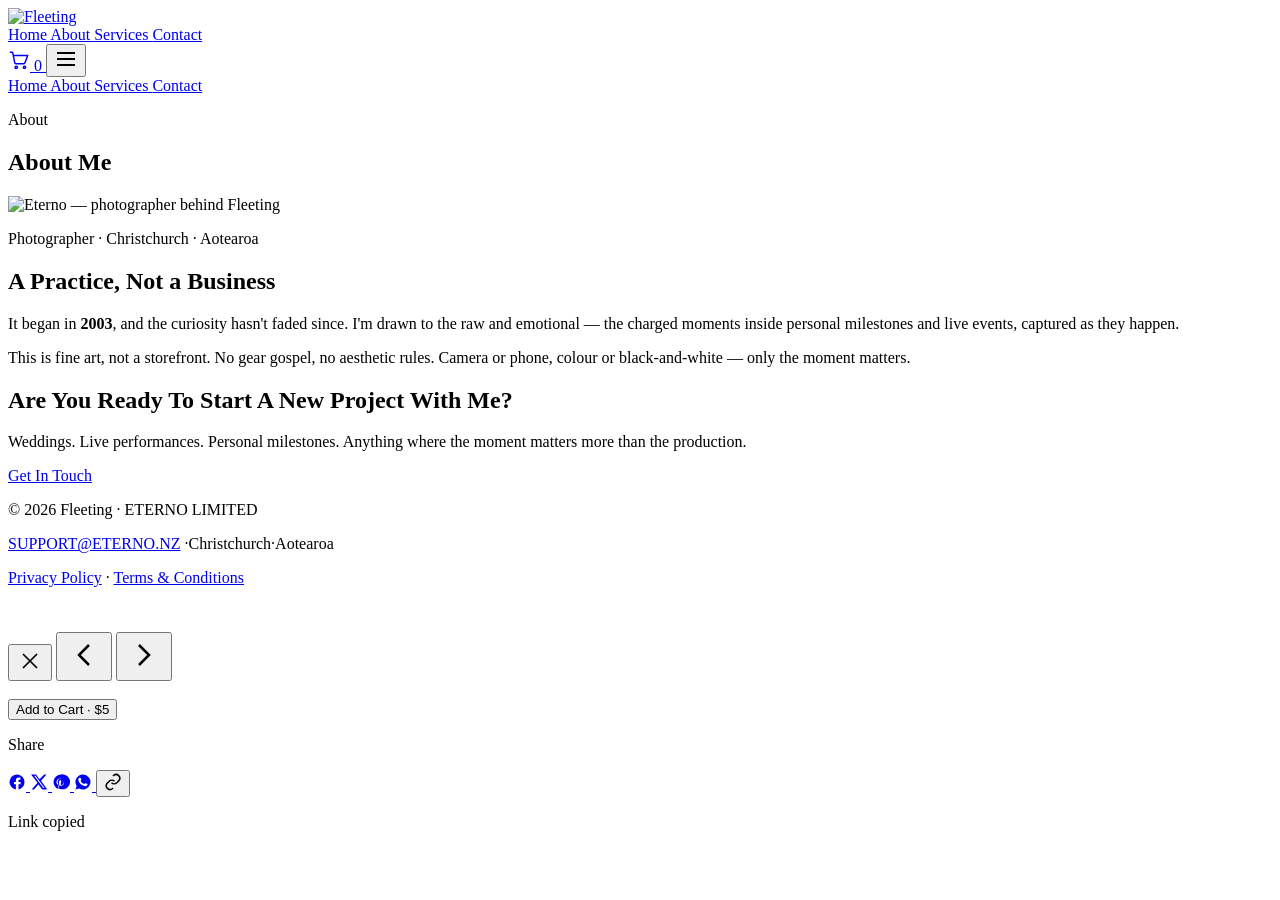
==== commit 6b434252: "Deploy site-v2 build 20260531-023924" ====
--- a/about/index.html
+++ b/about/index.html
@@ -9,4 +9,4 @@
 Weddings. Live performances. Personal milestones. Anything where the moment
         matters more than the production.
 </p> <a href="/contact/" class="btn-primary">Get In Touch</a> </div> </section>  </main> <!-- Closing strip: two centered lines (row 2 smaller, aligned under row 1). --> <div class="bg-[var(--color-bg-dark)] text-white/60 tracking-[0.15em]"> <div class="container-w py-6 flex flex-col items-center gap-1.5 text-center"> <p class="uppercase text-[11px] md:text-xs">© 2026 Fleeting · ETERNO LIMITED</p> <p class="text-[9px] md:text-[10px] text-white/45"> <a href="mailto:support@eterno.nz" class="hover:text-[var(--color-accent)]">SUPPORT@ETERNO.NZ</a> <span class="mx-2 text-white/25">·</span>Christchurch<span class="mx-2 text-white/25">·</span>Aotearoa
-</p> </div> </div> <!-- Back-to-top (mobile only); fades in after scrolling. --> <button id="to-top" class="fixed bottom-5 right-4 md:bottom-8 md:right-8 z-40 w-11 h-11 md:w-12 md:h-12 rounded-full bg-[var(--color-bg-dark)]/85 text-white flex items-center justify-center shadow-lg opacity-0 pointer-events-none transition-opacity duration-300 hover:bg-[var(--color-accent)]" aria-label="Back to top"> <svg width="20" height="20" viewBox="0 0 24 24" fill="none" stroke="currentColor" stroke-width="2"><path d="M12 19V5M5 12l7-7 7 7"></path></svg> </button> <div id="lightbox" class="fixed inset-0 z-50 hidden bg-black/95" role="dialog" aria-modal="true" aria-label="Photo viewer" data-astro-cid-gixpweiw> <button id="lb-close" class="absolute top-4 right-4 text-white/80 hover:text-white p-3 z-10" aria-label="Close" data-astro-cid-gixpweiw> <svg width="28" height="28" viewBox="0 0 24 24" fill="none" stroke="currentColor" stroke-width="1.5" data-astro-cid-gixpweiw><path d="M6 6l12 12M18 6L6 18" data-astro-cid-gixpweiw></path></svg> </button> <button id="lb-prev" class="absolute left-2 md:left-6 top-1/2 -translate-y-1/2 text-white/70 hover:text-white p-3 z-10" aria-label="Previous" data-astro-cid-gixpweiw> <svg width="40" height="40" viewBox="0 0 24 24" fill="none" stroke="currentColor" stroke-width="1.5" data-astro-cid-gixpweiw><path d="M15 18l-6-6 6-6" data-astro-cid-gixpweiw></path></svg> </button> <button id="lb-next" class="absolute right-2 md:right-6 top-1/2 -translate-y-1/2 text-white/70 hover:text-white p-3 z-10" aria-label="Next" data-astro-cid-gixpweiw> <svg width="40" height="40" viewBox="0 0 24 24" fill="none" stroke="currentColor" stroke-width="1.5" data-astro-cid-gixpweiw><path d="M9 6l6 6-6 6" data-astro-cid-gixpweiw></path></svg> </button> <div class="absolute inset-0 flex items-center justify-center p-4" id="lb-stage" data-astro-cid-gixpweiw> <picture id="lb-pic" class="max-w-[92vw] max-h-[88vh]" data-astro-cid-gixpweiw> <source id="lb-src-webp" type="image/webp" data-astro-cid-gixpweiw> <img id="lb-img" src="" alt="" class="protected max-w-[92vw] max-h-[88vh] object-contain select-none" data-astro-cid-gixpweiw> </picture> </div> <!-- Event panel (only shown for event-album images): purchase + share --> <div id="lb-buy" class="hidden absolute right-14 md:right-24 bottom-16 md:bottom-1/2 md:translate-y-1/2 flex flex-col gap-3 z-10 w-max max-w-[80vw]" data-astro-cid-gixpweiw> <button id="lb-add" type="button" class="btn-primary text-center whitespace-nowrap !px-5 !py-3 text-[11px] disabled:cursor-default disabled:opacity-60" data-astro-cid-gixpweiw>Add to Cart · $5</button> <p class="text-white/40 text-[10px] tracking-[0.2em] uppercase mt-2 text-center" data-astro-cid-gixpweiw>Share</p> <div class="flex justify-center gap-2" data-astro-cid-gixpweiw> <a id="sh-fb" href="#" target="_blank" rel="noopener" aria-label="Share on Facebook" class="lb-share" data-astro-cid-gixpweiw> <svg width="18" height="18" viewBox="0 0 24 24" fill="currentColor" data-astro-cid-gixpweiw><path d="M22 12a10 10 0 10-11.5 9.9v-7H8v-3h2.5V9.5A3.5 3.5 0 0114 6h2.5v3H15c-.6 0-1 .4-1 1v2h3l-.5 3H14v7A10 10 0 0022 12z" data-astro-cid-gixpweiw></path></svg> </a> <a id="sh-x" href="#" target="_blank" rel="noopener" aria-label="Share on X" class="lb-share" data-astro-cid-gixpweiw> <svg width="18" height="18" viewBox="0 0 24 24" fill="currentColor" data-astro-cid-gixpweiw><path d="M18.9 2H22l-7.3 8.3L23 22h-6.6l-5.2-6.8L5.3 22H2.2l7.8-8.9L1.4 2H8l4.7 6.2L18.9 2zm-1.2 18h1.7L7.4 3.8H5.6L17.7 20z" data-astro-cid-gixpweiw></path></svg> </a> <a id="sh-pin" href="#" target="_blank" rel="noopener" aria-label="Share on Pinterest" class="lb-share" data-astro-cid-gixpweiw> <svg width="18" height="18" viewBox="0 0 24 24" fill="currentColor" data-astro-cid-gixpweiw><path d="M12 2a10 10 0 00-3.6 19.3c-.1-.8-.2-2 0-2.9l1.2-5s-.3-.6-.3-1.5c0-1.4.8-2.4 1.8-2.4.9 0 1.3.6 1.3 1.4 0 .9-.5 2.1-.8 3.3-.2.9.5 1.7 1.4 1.7 1.7 0 2.9-2.2 2.9-4.8 0-2-1.3-3.5-3.8-3.5a4.3 4.3 0 00-4.5 4.3c0 .8.3 1.4.6 1.8.1.2.2.3.1.5l-.2.9c-.1.3-.3.4-.5.2-1-.5-1.6-1.9-1.6-3.1 0-2.5 1.8-4.8 5.3-4.8 2.8 0 4.9 2 4.9 4.6 0 2.8-1.7 5-4.2 5-.8 0-1.6-.4-1.9-.9l-.5 2c-.2.7-.7 1.6-1 2.1A10 10 0 1012 2z" data-astro-cid-gixpweiw></path></svg> </a> <a id="sh-wa" href="#" target="_blank" rel="noopener" aria-label="Share on WhatsApp" class="lb-share" data-astro-cid-gixpweiw> <svg width="18" height="18" viewBox="0 0 24 24" fill="currentColor" data-astro-cid-gixpweiw><path d="M12 2a10 10 0 00-8.5 15.3L2 22l4.8-1.4A10 10 0 1012 2zm5.8 14.1c-.2.7-1.4 1.3-2 1.4-.5.1-1.2.1-1.9-.1-.4-.1-1-.3-1.8-.6-3-1.3-5-4.4-5.2-4.6-.1-.2-1.2-1.6-1.2-3.1s.8-2.2 1.1-2.5c.3-.3.6-.4.8-.4h.6c.2 0 .4 0 .7.5l.8 2c.1.2.1.4 0 .6l-.4.5-.3.4c-.1.1-.3.3-.1.6.2.3.8 1.4 1.8 2.2 1.3 1.1 2.3 1.5 2.6 1.6.3.1.5.1.7-.1l.8-.9c.2-.2.4-.2.6-.1l2 .9c.3.1.4.2.5.3.1.3.1.7-.1 1.4z" data-astro-cid-gixpweiw></path></svg> </a> <button id="sh-copy" aria-label="Copy link" class="lb-share" data-astro-cid-gixpweiw> <svg width="18" height="18" viewBox="0 0 24 24" fill="none" stroke="currentColor" stroke-width="2" data-astro-cid-gixpweiw><path d="M10 13a5 5 0 007 0l3-3a5 5 0 00-7-7l-1 1" data-astro-cid-gixpweiw></path><path d="M14 11a5 5 0 00-7 0l-3 3a5 5 0 007 7l1-1" data-astro-cid-gixpweiw></path></svg> </button> </div> <p id="lb-copied" class="hidden text-[var(--color-accent)] text-[10px] text-center" data-astro-cid-gixpweiw>Link copied</p> </div> <div id="lb-caption" class="absolute bottom-4 inset-x-0 text-center text-white/50 text-xs tracking-[0.2em] uppercase pointer-events-none" data-astro-cid-gixpweiw></div> </div>  <script type="module" src="/_astro/Lightbox.astro_astro_type_script_index_0_lang.Dkst7Ti1.js"></script> <!-- Schema.org --> <script type="application/ld+json">{"@context":"https://schema.org","@type":"Person","name":"Eterno","jobTitle":"Photographer","url":"https://fleeting.nz/","sameAs":[],"affiliation":{"@type":"Organization","name":"ETERNO LIMITED"},"brand":{"@type":"Brand","name":"Fleeting"}}</script> </body> </html> <script type="module">document.addEventListener("contextmenu",t=>{const e=t.target;e&&e.tagName==="IMG"&&t.preventDefault()});document.addEventListener("dragstart",t=>{const e=t.target;e&&e.tagName==="IMG"&&t.preventDefault()});const o=document.getElementById("to-top");if(o){const t=()=>{const e=window.scrollY>600;o.style.opacity=e?"1":"0",o.style.pointerEvents=e?"auto":"none"};window.addEventListener("scroll",t,{passive:!0}),t(),o.addEventListener("click",()=>window.scrollTo({top:0,behavior:"auto"}))}</script>+</p> <p class="text-[9px] md:text-[10px] text-white/45"> <a href="https://eterno.nz/agreements/fleeting" class="hover:text-[var(--color-accent)]">Privacy Policy</a> <span class="mx-2 text-white/25">·</span> <a href="https://eterno.nz/agreements/fleeting" class="hover:text-[var(--color-accent)]">Terms &amp; Conditions</a> </p> </div> </div> <!-- Back-to-top (mobile only); fades in after scrolling. --> <button id="to-top" class="fixed bottom-5 right-4 md:bottom-8 md:right-8 z-40 w-11 h-11 md:w-12 md:h-12 rounded-full bg-[var(--color-bg-dark)]/85 text-white flex items-center justify-center shadow-lg opacity-0 pointer-events-none transition-opacity duration-300 hover:bg-[var(--color-accent)]" aria-label="Back to top"> <svg width="20" height="20" viewBox="0 0 24 24" fill="none" stroke="currentColor" stroke-width="2"><path d="M12 19V5M5 12l7-7 7 7"></path></svg> </button> <div id="lightbox" class="fixed inset-0 z-50 hidden bg-black/95" role="dialog" aria-modal="true" aria-label="Photo viewer" data-astro-cid-gixpweiw> <button id="lb-close" class="absolute top-4 right-4 text-white/80 hover:text-white p-3 z-10" aria-label="Close" data-astro-cid-gixpweiw> <svg width="28" height="28" viewBox="0 0 24 24" fill="none" stroke="currentColor" stroke-width="1.5" data-astro-cid-gixpweiw><path d="M6 6l12 12M18 6L6 18" data-astro-cid-gixpweiw></path></svg> </button> <button id="lb-prev" class="absolute left-2 md:left-6 top-1/2 -translate-y-1/2 text-white/70 hover:text-white p-3 z-10" aria-label="Previous" data-astro-cid-gixpweiw> <svg width="40" height="40" viewBox="0 0 24 24" fill="none" stroke="currentColor" stroke-width="1.5" data-astro-cid-gixpweiw><path d="M15 18l-6-6 6-6" data-astro-cid-gixpweiw></path></svg> </button> <button id="lb-next" class="absolute right-2 md:right-6 top-1/2 -translate-y-1/2 text-white/70 hover:text-white p-3 z-10" aria-label="Next" data-astro-cid-gixpweiw> <svg width="40" height="40" viewBox="0 0 24 24" fill="none" stroke="currentColor" stroke-width="1.5" data-astro-cid-gixpweiw><path d="M9 6l6 6-6 6" data-astro-cid-gixpweiw></path></svg> </button> <div class="absolute inset-0 flex items-center justify-center p-4" id="lb-stage" data-astro-cid-gixpweiw> <picture id="lb-pic" class="max-w-[92vw] max-h-[88vh]" data-astro-cid-gixpweiw> <source id="lb-src-webp" type="image/webp" data-astro-cid-gixpweiw> <img id="lb-img" src="" alt="" class="protected max-w-[92vw] max-h-[88vh] object-contain select-none" data-astro-cid-gixpweiw> </picture> </div> <!-- Event panel (only shown for event-album images): purchase + share --> <div id="lb-buy" class="hidden absolute right-14 md:right-24 bottom-16 md:bottom-1/2 md:translate-y-1/2 flex flex-col gap-3 z-10 w-max max-w-[80vw]" data-astro-cid-gixpweiw> <button id="lb-add" type="button" class="btn-primary text-center whitespace-nowrap !px-5 !py-3 text-[11px] disabled:cursor-default disabled:opacity-60" data-astro-cid-gixpweiw>Add to Cart · $5</button> <p class="text-white/40 text-[10px] tracking-[0.2em] uppercase mt-2 text-center" data-astro-cid-gixpweiw>Share</p> <div class="flex justify-center gap-2" data-astro-cid-gixpweiw> <a id="sh-fb" href="#" target="_blank" rel="noopener" aria-label="Share on Facebook" class="lb-share" data-astro-cid-gixpweiw> <svg width="18" height="18" viewBox="0 0 24 24" fill="currentColor" data-astro-cid-gixpweiw><path d="M22 12a10 10 0 10-11.5 9.9v-7H8v-3h2.5V9.5A3.5 3.5 0 0114 6h2.5v3H15c-.6 0-1 .4-1 1v2h3l-.5 3H14v7A10 10 0 0022 12z" data-astro-cid-gixpweiw></path></svg> </a> <a id="sh-x" href="#" target="_blank" rel="noopener" aria-label="Share on X" class="lb-share" data-astro-cid-gixpweiw> <svg width="18" height="18" viewBox="0 0 24 24" fill="currentColor" data-astro-cid-gixpweiw><path d="M18.9 2H22l-7.3 8.3L23 22h-6.6l-5.2-6.8L5.3 22H2.2l7.8-8.9L1.4 2H8l4.7 6.2L18.9 2zm-1.2 18h1.7L7.4 3.8H5.6L17.7 20z" data-astro-cid-gixpweiw></path></svg> </a> <a id="sh-pin" href="#" target="_blank" rel="noopener" aria-label="Share on Pinterest" class="lb-share" data-astro-cid-gixpweiw> <svg width="18" height="18" viewBox="0 0 24 24" fill="currentColor" data-astro-cid-gixpweiw><path d="M12 2a10 10 0 00-3.6 19.3c-.1-.8-.2-2 0-2.9l1.2-5s-.3-.6-.3-1.5c0-1.4.8-2.4 1.8-2.4.9 0 1.3.6 1.3 1.4 0 .9-.5 2.1-.8 3.3-.2.9.5 1.7 1.4 1.7 1.7 0 2.9-2.2 2.9-4.8 0-2-1.3-3.5-3.8-3.5a4.3 4.3 0 00-4.5 4.3c0 .8.3 1.4.6 1.8.1.2.2.3.1.5l-.2.9c-.1.3-.3.4-.5.2-1-.5-1.6-1.9-1.6-3.1 0-2.5 1.8-4.8 5.3-4.8 2.8 0 4.9 2 4.9 4.6 0 2.8-1.7 5-4.2 5-.8 0-1.6-.4-1.9-.9l-.5 2c-.2.7-.7 1.6-1 2.1A10 10 0 1012 2z" data-astro-cid-gixpweiw></path></svg> </a> <a id="sh-wa" href="#" target="_blank" rel="noopener" aria-label="Share on WhatsApp" class="lb-share" data-astro-cid-gixpweiw> <svg width="18" height="18" viewBox="0 0 24 24" fill="currentColor" data-astro-cid-gixpweiw><path d="M12 2a10 10 0 00-8.5 15.3L2 22l4.8-1.4A10 10 0 1012 2zm5.8 14.1c-.2.7-1.4 1.3-2 1.4-.5.1-1.2.1-1.9-.1-.4-.1-1-.3-1.8-.6-3-1.3-5-4.4-5.2-4.6-.1-.2-1.2-1.6-1.2-3.1s.8-2.2 1.1-2.5c.3-.3.6-.4.8-.4h.6c.2 0 .4 0 .7.5l.8 2c.1.2.1.4 0 .6l-.4.5-.3.4c-.1.1-.3.3-.1.6.2.3.8 1.4 1.8 2.2 1.3 1.1 2.3 1.5 2.6 1.6.3.1.5.1.7-.1l.8-.9c.2-.2.4-.2.6-.1l2 .9c.3.1.4.2.5.3.1.3.1.7-.1 1.4z" data-astro-cid-gixpweiw></path></svg> </a> <button id="sh-copy" aria-label="Copy link" class="lb-share" data-astro-cid-gixpweiw> <svg width="18" height="18" viewBox="0 0 24 24" fill="none" stroke="currentColor" stroke-width="2" data-astro-cid-gixpweiw><path d="M10 13a5 5 0 007 0l3-3a5 5 0 00-7-7l-1 1" data-astro-cid-gixpweiw></path><path d="M14 11a5 5 0 00-7 0l-3 3a5 5 0 007 7l1-1" data-astro-cid-gixpweiw></path></svg> </button> </div> <p id="lb-copied" class="hidden text-[var(--color-accent)] text-[10px] text-center" data-astro-cid-gixpweiw>Link copied</p> </div> <div id="lb-caption" class="absolute bottom-4 inset-x-0 text-center text-white/50 text-xs tracking-[0.2em] uppercase pointer-events-none" data-astro-cid-gixpweiw></div> </div>  <script type="module" src="/_astro/Lightbox.astro_astro_type_script_index_0_lang.Dkst7Ti1.js"></script> <!-- Schema.org --> <script type="application/ld+json">{"@context":"https://schema.org","@type":"Person","name":"Eterno","jobTitle":"Photographer","url":"https://fleeting.nz/","sameAs":[],"affiliation":{"@type":"Organization","name":"ETERNO LIMITED"},"brand":{"@type":"Brand","name":"Fleeting"}}</script> </body> </html> <script type="module">document.addEventListener("contextmenu",t=>{const e=t.target;e&&e.tagName==="IMG"&&t.preventDefault()});document.addEventListener("dragstart",t=>{const e=t.target;e&&e.tagName==="IMG"&&t.preventDefault()});const o=document.getElementById("to-top");if(o){const t=()=>{const e=window.scrollY>600;o.style.opacity=e?"1":"0",o.style.pointerEvents=e?"auto":"none"};window.addEventListener("scroll",t,{passive:!0}),t(),o.addEventListener("click",()=>window.scrollTo({top:0,behavior:"auto"}))}</script>
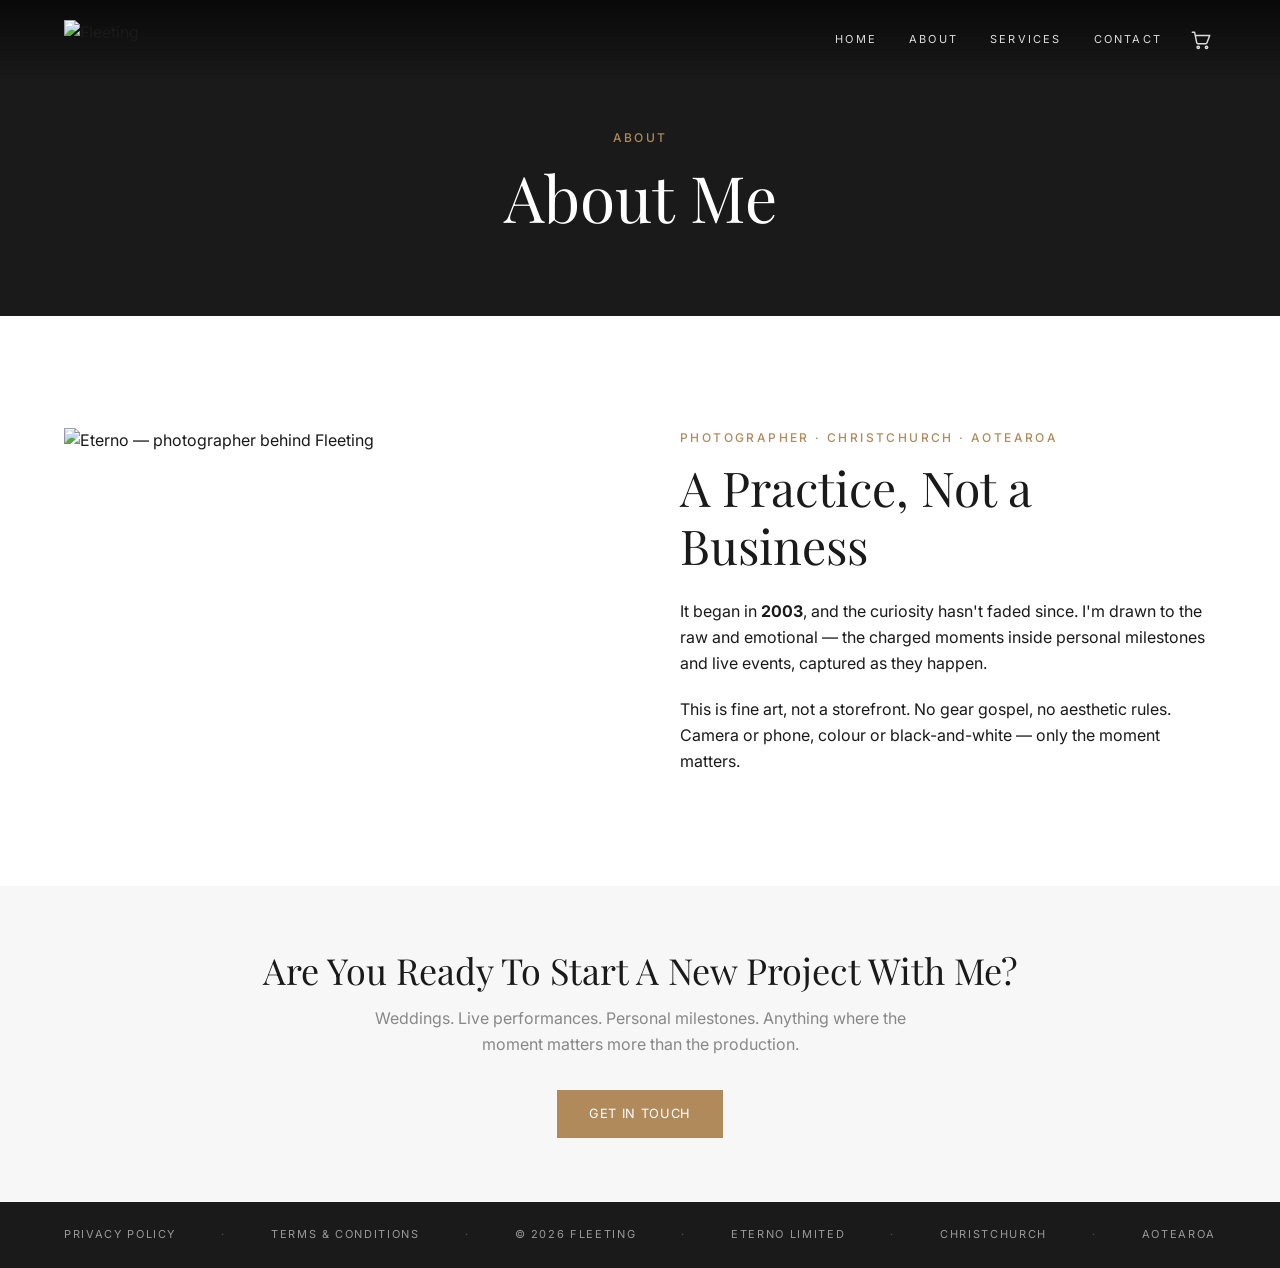
==== commit 7edaa373: "Deploy site-v2 build 20260531-105041" ====
--- a/about/index.html
+++ b/about/index.html
@@ -1,4 +1,4 @@
-<!DOCTYPE html><html lang="en-NZ"> <head><meta charset="UTF-8"><meta name="viewport" content="width=device-width, initial-scale=1.0"><meta name="generator" content="Astro v6.3.8"><title>About · Fleeting</title><meta name="description" content="Eterno — Christchurch-based photographer. A practice that began in 2003, rooted in honest moments from personal milestones and live events."><link rel="canonical" href="https://fleeting.nz/about/"><!-- Open Graph --><meta property="og:type" content="website"><meta property="og:site_name" content="Fleeting"><meta property="og:title" content="About · Fleeting"><meta property="og:description" content="Eterno — Christchurch-based photographer. A practice that began in 2003, rooted in honest moments from personal milestones and live events."><meta property="og:url" content="https://fleeting.nz/about/"><meta property="og:image" content="https://fleeting.nz/about/202410172201_bw-full.jpg"><!-- Twitter --><meta name="twitter:card" content="summary_large_image"><meta name="twitter:title" content="About · Fleeting"><meta name="twitter:description" content="Eterno — Christchurch-based photographer. A practice that began in 2003, rooted in honest moments from personal milestones and live events."><meta name="twitter:image" content="https://fleeting.nz/about/202410172201_bw-full.jpg"><!-- Fonts --><link rel="preconnect" href="https://fonts.googleapis.com"><link rel="preconnect" href="https://fonts.gstatic.com" crossorigin><link rel="stylesheet" href="https://fonts.googleapis.com/css2?family=Inter:wght@400;500;600&family=Playfair+Display:ital,wght@0,400;0,500;0,700;1,400&display=swap"><link rel="icon" type="image/svg+xml" href="/favicon.svg"><link rel="apple-touch-icon" href="/favicon.svg"><link rel="stylesheet" href="/_astro/Base.XvOzVbIb.css"></head> <body> <header id="site-header" class="fixed top-0 inset-x-0 z-40 transition-colors duration-300" data-transparent="true" data-astro-cid-3ef6ksr2> <div class="container-w flex items-center justify-between h-16 md:h-20" data-astro-cid-3ef6ksr2> <a href="/" class="flex items-center" aria-label="Fleeting home" data-astro-cid-3ef6ksr2> <img src="/logo-light.png" alt="Fleeting" class="h-8 md:h-10 w-auto" data-astro-cid-3ef6ksr2> </a> <div class="flex items-center gap-3 md:gap-6" data-astro-cid-3ef6ksr2> <nav class="hidden md:flex gap-8 items-center text-[11px] tracking-[0.2em] uppercase" data-astro-cid-3ef6ksr2> <a href="/" class="text-white/85 hover:text-[var(--color-accent)] transition-colors" data-astro-cid-3ef6ksr2> Home </a><a href="/about/" class="text-white/85 hover:text-[var(--color-accent)] transition-colors text-[var(--color-accent)]" data-astro-cid-3ef6ksr2> About </a><a href="/services/" class="text-white/85 hover:text-[var(--color-accent)] transition-colors" data-astro-cid-3ef6ksr2> Services </a><a href="/contact/" class="text-white/85 hover:text-[var(--color-accent)] transition-colors" data-astro-cid-3ef6ksr2> Contact </a> </nav> <a href="/cart/" id="cart-link" class="relative text-white/85 hover:text-[var(--color-accent)] transition-colors p-1" aria-label="Cart" data-astro-cid-3ef6ksr2> <svg width="22" height="22" viewBox="0 0 24 24" fill="none" stroke="currentColor" stroke-width="1.6" stroke-linecap="round" stroke-linejoin="round" data-astro-cid-3ef6ksr2> <circle cx="9" cy="20" r="1.3" data-astro-cid-3ef6ksr2></circle><circle cx="18" cy="20" r="1.3" data-astro-cid-3ef6ksr2></circle> <path d="M2.5 3.5H5l2.3 11.4a1.4 1.4 0 0 0 1.4 1.1h8.4a1.4 1.4 0 0 0 1.4-1.1L21.5 7H6" data-astro-cid-3ef6ksr2></path> </svg> <span id="cart-count" class="hidden absolute -top-0.5 -right-0.5 min-w-[16px] h-4 px-1 rounded-full bg-[var(--color-accent)] text-white text-[10px] font-semibold leading-4 text-center" data-astro-cid-3ef6ksr2>0</span> </a> <button id="menu-toggle" class="md:hidden text-white p-2" aria-label="Toggle menu" aria-expanded="false" data-astro-cid-3ef6ksr2> <svg width="24" height="24" viewBox="0 0 24 24" fill="none" stroke="currentColor" stroke-width="2" data-astro-cid-3ef6ksr2> <path d="M3 6h18M3 12h18M3 18h18" data-astro-cid-3ef6ksr2></path> </svg> </button> </div> </div> <div id="mobile-menu" class="md:hidden hidden bg-[var(--color-bg-dark)] border-t border-white/10" data-astro-cid-3ef6ksr2> <nav class="container-w flex flex-col py-4 gap-3 text-[12px] tracking-[0.2em] uppercase" data-astro-cid-3ef6ksr2> <a href="/" class="text-white/85 hover:text-[var(--color-accent)] py-2" data-astro-cid-3ef6ksr2> Home </a><a href="/about/" class="text-white/85 hover:text-[var(--color-accent)] py-2" data-astro-cid-3ef6ksr2> About </a><a href="/services/" class="text-white/85 hover:text-[var(--color-accent)] py-2" data-astro-cid-3ef6ksr2> Services </a><a href="/contact/" class="text-white/85 hover:text-[var(--color-accent)] py-2" data-astro-cid-3ef6ksr2> Contact </a> </nav> </div> </header>  <script type="module" src="/_astro/Header.astro_astro_type_script_index_0_lang.yC3cG8ai.js"></script> <main>   <section class="bg-[var(--color-bg-dark)] text-white pt-32 pb-20 text-center"> <div class="container-w"> <p class="eyebrow mb-3">About</p> <h1 class="font-serif text-[clamp(2.5rem,5vw,4rem)]">About Me</h1> </div> </section>  <section class="py-20 md:py-28"> <div class="container-w grid md:grid-cols-2 gap-12 md:gap-20 items-start"> <picture> <source srcset="/about/202410172201_bw-full.webp" type="image/webp"> <img src="/about/202410172201_bw-full.jpg" alt="Eterno — photographer behind Fleeting" class="protected w-full h-auto"> </picture> <div class="space-y-10"> <div> <p class="eyebrow mb-3">Photographer · Christchurch · Aotearoa</p> <h2 class="font-serif text-[clamp(2rem,4vw,3rem)] mb-6">A Practice, Not a Business</h2> <div class="space-y-5 text-[var(--color-text-primary)] leading-relaxed"> <p>
+<!DOCTYPE html><html lang="en-NZ"> <head><meta charset="UTF-8"><meta name="viewport" content="width=device-width, initial-scale=1.0"><meta name="generator" content="Astro v6.3.8"><title>About · Fleeting</title><meta name="description" content="Eterno — Christchurch-based photographer. A practice that began in 2003, rooted in honest moments from personal milestones and live events."><link rel="canonical" href="https://fleeting.nz/about/"><!-- Open Graph --><meta property="og:type" content="website"><meta property="og:site_name" content="Fleeting"><meta property="og:title" content="About · Fleeting"><meta property="og:description" content="Eterno — Christchurch-based photographer. A practice that began in 2003, rooted in honest moments from personal milestones and live events."><meta property="og:url" content="https://fleeting.nz/about/"><meta property="og:image" content="https://fleeting.nz/about/202410172201_bw-full.jpg"><!-- Twitter --><meta name="twitter:card" content="summary_large_image"><meta name="twitter:title" content="About · Fleeting"><meta name="twitter:description" content="Eterno — Christchurch-based photographer. A practice that began in 2003, rooted in honest moments from personal milestones and live events."><meta name="twitter:image" content="https://fleeting.nz/about/202410172201_bw-full.jpg"><!-- Fonts --><link rel="preconnect" href="https://fonts.googleapis.com"><link rel="preconnect" href="https://fonts.gstatic.com" crossorigin><link rel="stylesheet" href="https://fonts.googleapis.com/css2?family=Inter:wght@400;500;600&family=Playfair+Display:ital,wght@0,400;0,500;0,700;1,400&display=swap"><link rel="icon" type="image/svg+xml" href="/favicon.svg"><link rel="apple-touch-icon" href="/favicon.svg"><link rel="stylesheet" href="/_astro/Base.B8V3NcpL.css"></head> <body> <header id="site-header" class="fixed top-0 inset-x-0 z-40 transition-colors duration-300" data-transparent="true" data-astro-cid-3ef6ksr2> <div class="container-w flex items-center justify-between h-16 md:h-20" data-astro-cid-3ef6ksr2> <a href="/" class="flex items-center" aria-label="Fleeting home" data-astro-cid-3ef6ksr2> <img src="/logo-light.png" alt="Fleeting" class="h-8 md:h-10 w-auto" data-astro-cid-3ef6ksr2> </a> <div class="flex items-center gap-3 md:gap-6" data-astro-cid-3ef6ksr2> <nav class="hidden md:flex gap-8 items-center text-[11px] tracking-[0.2em] uppercase" data-astro-cid-3ef6ksr2> <a href="/" class="text-white/85 hover:text-[var(--color-accent)] transition-colors" data-astro-cid-3ef6ksr2> Home </a><a href="/about/" class="text-white/85 hover:text-[var(--color-accent)] transition-colors text-[var(--color-accent)]" data-astro-cid-3ef6ksr2> About </a><a href="/services/" class="text-white/85 hover:text-[var(--color-accent)] transition-colors" data-astro-cid-3ef6ksr2> Services </a><a href="/contact/" class="text-white/85 hover:text-[var(--color-accent)] transition-colors" data-astro-cid-3ef6ksr2> Contact </a> </nav> <a href="/cart/" id="cart-link" class="relative text-white/85 hover:text-[var(--color-accent)] transition-colors p-1" aria-label="Cart" data-astro-cid-3ef6ksr2> <svg width="22" height="22" viewBox="0 0 24 24" fill="none" stroke="currentColor" stroke-width="1.6" stroke-linecap="round" stroke-linejoin="round" data-astro-cid-3ef6ksr2> <circle cx="9" cy="20" r="1.3" data-astro-cid-3ef6ksr2></circle><circle cx="18" cy="20" r="1.3" data-astro-cid-3ef6ksr2></circle> <path d="M2.5 3.5H5l2.3 11.4a1.4 1.4 0 0 0 1.4 1.1h8.4a1.4 1.4 0 0 0 1.4-1.1L21.5 7H6" data-astro-cid-3ef6ksr2></path> </svg> <span id="cart-count" class="hidden absolute -top-0.5 -right-0.5 min-w-[16px] h-4 px-1 rounded-full bg-[var(--color-accent)] text-white text-[10px] font-semibold leading-4 text-center" data-astro-cid-3ef6ksr2>0</span> </a> <button id="menu-toggle" class="md:hidden text-white p-2" aria-label="Toggle menu" aria-expanded="false" data-astro-cid-3ef6ksr2> <svg width="24" height="24" viewBox="0 0 24 24" fill="none" stroke="currentColor" stroke-width="2" data-astro-cid-3ef6ksr2> <path d="M3 6h18M3 12h18M3 18h18" data-astro-cid-3ef6ksr2></path> </svg> </button> </div> </div> <div id="mobile-menu" class="md:hidden hidden bg-[var(--color-bg-dark)] border-t border-white/10" data-astro-cid-3ef6ksr2> <nav class="container-w flex flex-col py-4 gap-3 text-[12px] tracking-[0.2em] uppercase" data-astro-cid-3ef6ksr2> <a href="/" class="text-white/85 hover:text-[var(--color-accent)] py-2" data-astro-cid-3ef6ksr2> Home </a><a href="/about/" class="text-white/85 hover:text-[var(--color-accent)] py-2" data-astro-cid-3ef6ksr2> About </a><a href="/services/" class="text-white/85 hover:text-[var(--color-accent)] py-2" data-astro-cid-3ef6ksr2> Services </a><a href="/contact/" class="text-white/85 hover:text-[var(--color-accent)] py-2" data-astro-cid-3ef6ksr2> Contact </a> </nav> </div> </header>  <script type="module" src="/_astro/Header.astro_astro_type_script_index_0_lang.yC3cG8ai.js"></script> <main>   <section class="bg-[var(--color-bg-dark)] text-white pt-32 pb-20 text-center"> <div class="container-w"> <p class="eyebrow mb-3">About</p> <h1 class="font-serif text-[clamp(2.5rem,5vw,4rem)]">About Me</h1> </div> </section>  <section class="py-20 md:py-28"> <div class="container-w grid md:grid-cols-2 gap-12 md:gap-20 items-start"> <picture> <source srcset="/about/202410172201_bw-full.webp" type="image/webp"> <img src="/about/202410172201_bw-full.jpg" alt="Eterno — photographer behind Fleeting" class="protected w-full h-auto"> </picture> <div class="space-y-10"> <div> <p class="eyebrow mb-3">Photographer · Christchurch · Aotearoa</p> <h2 class="font-serif text-[clamp(2rem,4vw,3rem)] mb-6">A Practice, Not a Business</h2> <div class="space-y-5 text-[var(--color-text-primary)] leading-relaxed"> <p>
 It began in <strong>2003</strong>, and the curiosity hasn't faded since.
               I'm drawn to the raw and emotional — the charged moments inside personal
               milestones and live events, captured as they happen.
@@ -8,5 +8,5 @@
 </p> </div> </div> </div> </div> </section>  <section class="bg-[var(--color-bg-tint)] py-16 text-center"> <div class="container-w"> <h2 class="font-serif text-3xl md:text-4xl mb-4">Are You Ready To Start A New Project With Me?</h2> <p class="text-[var(--color-text-muted)] mb-8 max-w-xl mx-auto">
 Weddings. Live performances. Personal milestones. Anything where the moment
         matters more than the production.
-</p> <a href="/contact/" class="btn-primary">Get In Touch</a> </div> </section>  </main> <!-- Closing strip: two centered lines (row 2 smaller, aligned under row 1). --> <div class="bg-[var(--color-bg-dark)] text-white/60 tracking-[0.15em]"> <div class="container-w py-6 flex flex-col items-center gap-1.5 text-center"> <p class="uppercase text-[11px] md:text-xs">© 2026 Fleeting · ETERNO LIMITED</p> <p class="text-[9px] md:text-[10px] text-white/45"> <a href="mailto:support@eterno.nz" class="hover:text-[var(--color-accent)]">SUPPORT@ETERNO.NZ</a> <span class="mx-2 text-white/25">·</span>Christchurch<span class="mx-2 text-white/25">·</span>Aotearoa
-</p> <p class="text-[9px] md:text-[10px] text-white/45"> <a href="https://eterno.nz/agreements/fleeting" class="hover:text-[var(--color-accent)]">Privacy Policy</a> <span class="mx-2 text-white/25">·</span> <a href="https://eterno.nz/agreements/fleeting" class="hover:text-[var(--color-accent)]">Terms &amp; Conditions</a> </p> </div> </div> <!-- Back-to-top (mobile only); fades in after scrolling. --> <button id="to-top" class="fixed bottom-5 right-4 md:bottom-8 md:right-8 z-40 w-11 h-11 md:w-12 md:h-12 rounded-full bg-[var(--color-bg-dark)]/85 text-white flex items-center justify-center shadow-lg opacity-0 pointer-events-none transition-opacity duration-300 hover:bg-[var(--color-accent)]" aria-label="Back to top"> <svg width="20" height="20" viewBox="0 0 24 24" fill="none" stroke="currentColor" stroke-width="2"><path d="M12 19V5M5 12l7-7 7 7"></path></svg> </button> <div id="lightbox" class="fixed inset-0 z-50 hidden bg-black/95" role="dialog" aria-modal="true" aria-label="Photo viewer" data-astro-cid-gixpweiw> <button id="lb-close" class="absolute top-4 right-4 text-white/80 hover:text-white p-3 z-10" aria-label="Close" data-astro-cid-gixpweiw> <svg width="28" height="28" viewBox="0 0 24 24" fill="none" stroke="currentColor" stroke-width="1.5" data-astro-cid-gixpweiw><path d="M6 6l12 12M18 6L6 18" data-astro-cid-gixpweiw></path></svg> </button> <button id="lb-prev" class="absolute left-2 md:left-6 top-1/2 -translate-y-1/2 text-white/70 hover:text-white p-3 z-10" aria-label="Previous" data-astro-cid-gixpweiw> <svg width="40" height="40" viewBox="0 0 24 24" fill="none" stroke="currentColor" stroke-width="1.5" data-astro-cid-gixpweiw><path d="M15 18l-6-6 6-6" data-astro-cid-gixpweiw></path></svg> </button> <button id="lb-next" class="absolute right-2 md:right-6 top-1/2 -translate-y-1/2 text-white/70 hover:text-white p-3 z-10" aria-label="Next" data-astro-cid-gixpweiw> <svg width="40" height="40" viewBox="0 0 24 24" fill="none" stroke="currentColor" stroke-width="1.5" data-astro-cid-gixpweiw><path d="M9 6l6 6-6 6" data-astro-cid-gixpweiw></path></svg> </button> <div class="absolute inset-0 flex items-center justify-center p-4" id="lb-stage" data-astro-cid-gixpweiw> <picture id="lb-pic" class="max-w-[92vw] max-h-[88vh]" data-astro-cid-gixpweiw> <source id="lb-src-webp" type="image/webp" data-astro-cid-gixpweiw> <img id="lb-img" src="" alt="" class="protected max-w-[92vw] max-h-[88vh] object-contain select-none" data-astro-cid-gixpweiw> </picture> </div> <!-- Event panel (only shown for event-album images): purchase + share --> <div id="lb-buy" class="hidden absolute right-14 md:right-24 bottom-16 md:bottom-1/2 md:translate-y-1/2 flex flex-col gap-3 z-10 w-max max-w-[80vw]" data-astro-cid-gixpweiw> <button id="lb-add" type="button" class="btn-primary text-center whitespace-nowrap !px-5 !py-3 text-[11px] disabled:cursor-default disabled:opacity-60" data-astro-cid-gixpweiw>Add to Cart · $5</button> <p class="text-white/40 text-[10px] tracking-[0.2em] uppercase mt-2 text-center" data-astro-cid-gixpweiw>Share</p> <div class="flex justify-center gap-2" data-astro-cid-gixpweiw> <a id="sh-fb" href="#" target="_blank" rel="noopener" aria-label="Share on Facebook" class="lb-share" data-astro-cid-gixpweiw> <svg width="18" height="18" viewBox="0 0 24 24" fill="currentColor" data-astro-cid-gixpweiw><path d="M22 12a10 10 0 10-11.5 9.9v-7H8v-3h2.5V9.5A3.5 3.5 0 0114 6h2.5v3H15c-.6 0-1 .4-1 1v2h3l-.5 3H14v7A10 10 0 0022 12z" data-astro-cid-gixpweiw></path></svg> </a> <a id="sh-x" href="#" target="_blank" rel="noopener" aria-label="Share on X" class="lb-share" data-astro-cid-gixpweiw> <svg width="18" height="18" viewBox="0 0 24 24" fill="currentColor" data-astro-cid-gixpweiw><path d="M18.9 2H22l-7.3 8.3L23 22h-6.6l-5.2-6.8L5.3 22H2.2l7.8-8.9L1.4 2H8l4.7 6.2L18.9 2zm-1.2 18h1.7L7.4 3.8H5.6L17.7 20z" data-astro-cid-gixpweiw></path></svg> </a> <a id="sh-pin" href="#" target="_blank" rel="noopener" aria-label="Share on Pinterest" class="lb-share" data-astro-cid-gixpweiw> <svg width="18" height="18" viewBox="0 0 24 24" fill="currentColor" data-astro-cid-gixpweiw><path d="M12 2a10 10 0 00-3.6 19.3c-.1-.8-.2-2 0-2.9l1.2-5s-.3-.6-.3-1.5c0-1.4.8-2.4 1.8-2.4.9 0 1.3.6 1.3 1.4 0 .9-.5 2.1-.8 3.3-.2.9.5 1.7 1.4 1.7 1.7 0 2.9-2.2 2.9-4.8 0-2-1.3-3.5-3.8-3.5a4.3 4.3 0 00-4.5 4.3c0 .8.3 1.4.6 1.8.1.2.2.3.1.5l-.2.9c-.1.3-.3.4-.5.2-1-.5-1.6-1.9-1.6-3.1 0-2.5 1.8-4.8 5.3-4.8 2.8 0 4.9 2 4.9 4.6 0 2.8-1.7 5-4.2 5-.8 0-1.6-.4-1.9-.9l-.5 2c-.2.7-.7 1.6-1 2.1A10 10 0 1012 2z" data-astro-cid-gixpweiw></path></svg> </a> <a id="sh-wa" href="#" target="_blank" rel="noopener" aria-label="Share on WhatsApp" class="lb-share" data-astro-cid-gixpweiw> <svg width="18" height="18" viewBox="0 0 24 24" fill="currentColor" data-astro-cid-gixpweiw><path d="M12 2a10 10 0 00-8.5 15.3L2 22l4.8-1.4A10 10 0 1012 2zm5.8 14.1c-.2.7-1.4 1.3-2 1.4-.5.1-1.2.1-1.9-.1-.4-.1-1-.3-1.8-.6-3-1.3-5-4.4-5.2-4.6-.1-.2-1.2-1.6-1.2-3.1s.8-2.2 1.1-2.5c.3-.3.6-.4.8-.4h.6c.2 0 .4 0 .7.5l.8 2c.1.2.1.4 0 .6l-.4.5-.3.4c-.1.1-.3.3-.1.6.2.3.8 1.4 1.8 2.2 1.3 1.1 2.3 1.5 2.6 1.6.3.1.5.1.7-.1l.8-.9c.2-.2.4-.2.6-.1l2 .9c.3.1.4.2.5.3.1.3.1.7-.1 1.4z" data-astro-cid-gixpweiw></path></svg> </a> <button id="sh-copy" aria-label="Copy link" class="lb-share" data-astro-cid-gixpweiw> <svg width="18" height="18" viewBox="0 0 24 24" fill="none" stroke="currentColor" stroke-width="2" data-astro-cid-gixpweiw><path d="M10 13a5 5 0 007 0l3-3a5 5 0 00-7-7l-1 1" data-astro-cid-gixpweiw></path><path d="M14 11a5 5 0 00-7 0l-3 3a5 5 0 007 7l1-1" data-astro-cid-gixpweiw></path></svg> </button> </div> <p id="lb-copied" class="hidden text-[var(--color-accent)] text-[10px] text-center" data-astro-cid-gixpweiw>Link copied</p> </div> <div id="lb-caption" class="absolute bottom-4 inset-x-0 text-center text-white/50 text-xs tracking-[0.2em] uppercase pointer-events-none" data-astro-cid-gixpweiw></div> </div>  <script type="module" src="/_astro/Lightbox.astro_astro_type_script_index_0_lang.Dkst7Ti1.js"></script> <!-- Schema.org --> <script type="application/ld+json">{"@context":"https://schema.org","@type":"Person","name":"Eterno","jobTitle":"Photographer","url":"https://fleeting.nz/","sameAs":[],"affiliation":{"@type":"Organization","name":"ETERNO LIMITED"},"brand":{"@type":"Brand","name":"Fleeting"}}</script> </body> </html> <script type="module">document.addEventListener("contextmenu",t=>{const e=t.target;e&&e.tagName==="IMG"&&t.preventDefault()});document.addEventListener("dragstart",t=>{const e=t.target;e&&e.tagName==="IMG"&&t.preventDefault()});const o=document.getElementById("to-top");if(o){const t=()=>{const e=window.scrollY>600;o.style.opacity=e?"1":"0",o.style.pointerEvents=e?"auto":"none"};window.addEventListener("scroll",t,{passive:!0}),t(),o.addEventListener("click",()=>window.scrollTo({top:0,behavior:"auto"}))}</script>+</p> <a href="/contact/" class="btn-primary">Get In Touch</a> </div> </section>  </main> <!-- Closing strip: two centered lines (row 2 smaller, aligned under row 1). --> <div class="bg-[var(--color-bg-dark)] text-white/60 tracking-[0.15em]"> <div class="container-w py-6"> <!-- One row, uniform size/font, edges aligned to the gallery (container-w);
+           justify-between on desktop, wrap+center on mobile. --> <p class="flex flex-wrap items-center justify-center md:justify-between gap-x-3 gap-y-1.5 text-[10px] md:text-[11px] tracking-[0.15em] uppercase text-white/55"> <a href="https://eterno.nz/agreements/fleeting" class="hover:text-[var(--color-accent)]">Privacy Policy</a> <span class="text-white/25">·</span> <a href="https://eterno.nz/agreements/fleeting" class="hover:text-[var(--color-accent)]">Terms &amp; Conditions</a> <span class="text-white/25">·</span> <span>© 2026 Fleeting</span> <span class="text-white/25">·</span> <span>ETERNO LIMITED</span> <span class="text-white/25">·</span> <span>Christchurch</span> <span class="text-white/25">·</span> <span>Aotearoa</span> </p> </div> </div> <!-- Back-to-top (mobile only); fades in after scrolling. --> <button id="to-top" class="fixed bottom-5 right-4 md:bottom-8 md:right-8 z-40 w-11 h-11 md:w-12 md:h-12 rounded-full bg-[var(--color-bg-dark)]/85 text-white flex items-center justify-center shadow-lg opacity-0 pointer-events-none transition-opacity duration-300 hover:bg-[var(--color-accent)]" aria-label="Back to top"> <svg width="20" height="20" viewBox="0 0 24 24" fill="none" stroke="currentColor" stroke-width="2"><path d="M12 19V5M5 12l7-7 7 7"></path></svg> </button> <div id="lightbox" class="fixed inset-0 z-50 hidden bg-black/95" role="dialog" aria-modal="true" aria-label="Photo viewer" data-astro-cid-gixpweiw> <button id="lb-close" class="absolute top-4 right-4 text-white/80 hover:text-white p-3 z-10" aria-label="Close" data-astro-cid-gixpweiw> <svg width="28" height="28" viewBox="0 0 24 24" fill="none" stroke="currentColor" stroke-width="1.5" data-astro-cid-gixpweiw><path d="M6 6l12 12M18 6L6 18" data-astro-cid-gixpweiw></path></svg> </button> <button id="lb-prev" class="absolute left-2 md:left-6 top-1/2 -translate-y-1/2 text-white/70 hover:text-white p-3 z-10" aria-label="Previous" data-astro-cid-gixpweiw> <svg width="40" height="40" viewBox="0 0 24 24" fill="none" stroke="currentColor" stroke-width="1.5" data-astro-cid-gixpweiw><path d="M15 18l-6-6 6-6" data-astro-cid-gixpweiw></path></svg> </button> <button id="lb-next" class="absolute right-2 md:right-6 top-1/2 -translate-y-1/2 text-white/70 hover:text-white p-3 z-10" aria-label="Next" data-astro-cid-gixpweiw> <svg width="40" height="40" viewBox="0 0 24 24" fill="none" stroke="currentColor" stroke-width="1.5" data-astro-cid-gixpweiw><path d="M9 6l6 6-6 6" data-astro-cid-gixpweiw></path></svg> </button> <div class="absolute inset-0 flex items-center justify-center p-4" id="lb-stage" data-astro-cid-gixpweiw> <picture id="lb-pic" class="max-w-[92vw] max-h-[88vh]" data-astro-cid-gixpweiw> <source id="lb-src-webp" type="image/webp" data-astro-cid-gixpweiw> <img id="lb-img" src="" alt="" class="protected max-w-[92vw] max-h-[88vh] object-contain select-none" data-astro-cid-gixpweiw> </picture> </div> <!-- Event panel (only shown for event-album images): purchase + share --> <div id="lb-buy" class="hidden absolute right-14 md:right-24 bottom-16 md:bottom-1/2 md:translate-y-1/2 flex flex-col gap-3 z-10 w-max max-w-[80vw]" data-astro-cid-gixpweiw> <button id="lb-add" type="button" class="btn-primary text-center whitespace-nowrap !px-5 !py-3 text-[11px] disabled:cursor-default disabled:opacity-60" data-astro-cid-gixpweiw>Add to Cart · $5</button> <p class="text-white/40 text-[10px] tracking-[0.2em] uppercase mt-2 text-center" data-astro-cid-gixpweiw>Share</p> <div class="flex justify-center gap-2" data-astro-cid-gixpweiw> <a id="sh-fb" href="#" target="_blank" rel="noopener" aria-label="Share on Facebook" class="lb-share" data-astro-cid-gixpweiw> <svg width="18" height="18" viewBox="0 0 24 24" fill="currentColor" data-astro-cid-gixpweiw><path d="M22 12a10 10 0 10-11.5 9.9v-7H8v-3h2.5V9.5A3.5 3.5 0 0114 6h2.5v3H15c-.6 0-1 .4-1 1v2h3l-.5 3H14v7A10 10 0 0022 12z" data-astro-cid-gixpweiw></path></svg> </a> <a id="sh-x" href="#" target="_blank" rel="noopener" aria-label="Share on X" class="lb-share" data-astro-cid-gixpweiw> <svg width="18" height="18" viewBox="0 0 24 24" fill="currentColor" data-astro-cid-gixpweiw><path d="M18.9 2H22l-7.3 8.3L23 22h-6.6l-5.2-6.8L5.3 22H2.2l7.8-8.9L1.4 2H8l4.7 6.2L18.9 2zm-1.2 18h1.7L7.4 3.8H5.6L17.7 20z" data-astro-cid-gixpweiw></path></svg> </a> <a id="sh-pin" href="#" target="_blank" rel="noopener" aria-label="Share on Pinterest" class="lb-share" data-astro-cid-gixpweiw> <svg width="18" height="18" viewBox="0 0 24 24" fill="currentColor" data-astro-cid-gixpweiw><path d="M12 2a10 10 0 00-3.6 19.3c-.1-.8-.2-2 0-2.9l1.2-5s-.3-.6-.3-1.5c0-1.4.8-2.4 1.8-2.4.9 0 1.3.6 1.3 1.4 0 .9-.5 2.1-.8 3.3-.2.9.5 1.7 1.4 1.7 1.7 0 2.9-2.2 2.9-4.8 0-2-1.3-3.5-3.8-3.5a4.3 4.3 0 00-4.5 4.3c0 .8.3 1.4.6 1.8.1.2.2.3.1.5l-.2.9c-.1.3-.3.4-.5.2-1-.5-1.6-1.9-1.6-3.1 0-2.5 1.8-4.8 5.3-4.8 2.8 0 4.9 2 4.9 4.6 0 2.8-1.7 5-4.2 5-.8 0-1.6-.4-1.9-.9l-.5 2c-.2.7-.7 1.6-1 2.1A10 10 0 1012 2z" data-astro-cid-gixpweiw></path></svg> </a> <a id="sh-wa" href="#" target="_blank" rel="noopener" aria-label="Share on WhatsApp" class="lb-share" data-astro-cid-gixpweiw> <svg width="18" height="18" viewBox="0 0 24 24" fill="currentColor" data-astro-cid-gixpweiw><path d="M12 2a10 10 0 00-8.5 15.3L2 22l4.8-1.4A10 10 0 1012 2zm5.8 14.1c-.2.7-1.4 1.3-2 1.4-.5.1-1.2.1-1.9-.1-.4-.1-1-.3-1.8-.6-3-1.3-5-4.4-5.2-4.6-.1-.2-1.2-1.6-1.2-3.1s.8-2.2 1.1-2.5c.3-.3.6-.4.8-.4h.6c.2 0 .4 0 .7.5l.8 2c.1.2.1.4 0 .6l-.4.5-.3.4c-.1.1-.3.3-.1.6.2.3.8 1.4 1.8 2.2 1.3 1.1 2.3 1.5 2.6 1.6.3.1.5.1.7-.1l.8-.9c.2-.2.4-.2.6-.1l2 .9c.3.1.4.2.5.3.1.3.1.7-.1 1.4z" data-astro-cid-gixpweiw></path></svg> </a> <button id="sh-copy" aria-label="Copy link" class="lb-share" data-astro-cid-gixpweiw> <svg width="18" height="18" viewBox="0 0 24 24" fill="none" stroke="currentColor" stroke-width="2" data-astro-cid-gixpweiw><path d="M10 13a5 5 0 007 0l3-3a5 5 0 00-7-7l-1 1" data-astro-cid-gixpweiw></path><path d="M14 11a5 5 0 00-7 0l-3 3a5 5 0 007 7l1-1" data-astro-cid-gixpweiw></path></svg> </button> </div> <p id="lb-copied" class="hidden text-[var(--color-accent)] text-[10px] text-center" data-astro-cid-gixpweiw>Link copied</p> </div> <div id="lb-caption" class="absolute bottom-4 inset-x-0 text-center text-white/50 text-xs tracking-[0.2em] uppercase pointer-events-none" data-astro-cid-gixpweiw></div> </div>  <script type="module" src="/_astro/Lightbox.astro_astro_type_script_index_0_lang.Dkst7Ti1.js"></script> <!-- Schema.org --> <script type="application/ld+json">{"@context":"https://schema.org","@type":"Person","name":"Eterno","jobTitle":"Photographer","url":"https://fleeting.nz/","sameAs":[],"affiliation":{"@type":"Organization","name":"ETERNO LIMITED"},"brand":{"@type":"Brand","name":"Fleeting"}}</script> </body> </html> <script type="module">document.addEventListener("contextmenu",t=>{const e=t.target;e&&e.tagName==="IMG"&&t.preventDefault()});document.addEventListener("dragstart",t=>{const e=t.target;e&&e.tagName==="IMG"&&t.preventDefault()});const o=document.getElementById("to-top");if(o){const t=()=>{const e=window.scrollY>600;o.style.opacity=e?"1":"0",o.style.pointerEvents=e?"auto":"none"};window.addEventListener("scroll",t,{passive:!0}),t(),o.addEventListener("click",()=>window.scrollTo({top:0,behavior:"auto"}))}</script>
--- a/_astro/Base.B8V3NcpL.css
+++ b/_astro/Base.B8V3NcpL.css
@@ -0,0 +1 @@
+@layer properties{@supports (((-webkit-hyphens:none)) and (not (margin-trim:inline))) or ((-moz-orient:inline) and (not (color:rgb(from red r g b)))){*,:before,:after,::backdrop{--tw-translate-x:0;--tw-translate-y:0;--tw-translate-z:0;--tw-rotate-x:initial;--tw-rotate-y:initial;--tw-rotate-z:initial;--tw-skew-x:initial;--tw-skew-y:initial;--tw-space-y-reverse:0;--tw-divide-y-reverse:0;--tw-border-style:solid;--tw-gradient-position:initial;--tw-gradient-from:#0000;--tw-gradient-via:#0000;--tw-gradient-to:#0000;--tw-gradient-stops:initial;--tw-gradient-via-stops:initial;--tw-gradient-from-position:0%;--tw-gradient-via-position:50%;--tw-gradient-to-position:100%;--tw-leading:initial;--tw-font-weight:initial;--tw-tracking:initial;--tw-shadow:0 0 #0000;--tw-shadow-color:initial;--tw-shadow-alpha:100%;--tw-inset-shadow:0 0 #0000;--tw-inset-shadow-color:initial;--tw-inset-shadow-alpha:100%;--tw-ring-color:initial;--tw-ring-shadow:0 0 #0000;--tw-inset-ring-color:initial;--tw-inset-ring-shadow:0 0 #0000;--tw-ring-inset:initial;--tw-ring-offset-width:0px;--tw-ring-offset-color:#fff;--tw-ring-offset-shadow:0 0 #0000;--tw-backdrop-blur:initial;--tw-backdrop-brightness:initial;--tw-backdrop-contrast:initial;--tw-backdrop-grayscale:initial;--tw-backdrop-hue-rotate:initial;--tw-backdrop-invert:initial;--tw-backdrop-opacity:initial;--tw-backdrop-saturate:initial;--tw-backdrop-sepia:initial;--tw-duration:initial}}}@layer theme{:root,:host{--font-sans:"Inter", "Roboto", system-ui, sans-serif;--font-serif:"Playfair Display", Georgia, serif;--font-mono:ui-monospace, SFMono-Regular, Menlo, Monaco, Consolas, "Liberation Mono", "Courier New", monospace;--color-red-400:oklch(70.4% .191 22.216);--color-red-500:oklch(63.7% .237 25.331);--color-neutral-100:oklch(97% 0 0);--color-black:#000;--color-white:#fff;--spacing:.25rem;--container-xl:36rem;--container-2xl:42rem;--container-3xl:48rem;--text-xs:.75rem;--text-xs--line-height:calc(1 / .75);--text-sm:.875rem;--text-sm--line-height:calc(1.25 / .875);--text-base:1rem;--text-base--line-height: 1.5 ;--text-lg:1.125rem;--text-lg--line-height:calc(1.75 / 1.125);--text-xl:1.25rem;--text-xl--line-height:calc(1.75 / 1.25);--text-2xl:1.5rem;--text-2xl--line-height:calc(2 / 1.5);--text-3xl:1.875rem;--text-3xl--line-height: 1.2 ;--text-4xl:2.25rem;--text-4xl--line-height:calc(2.5 / 2.25);--font-weight-medium:500;--font-weight-semibold:600;--tracking-tight:-.025em;--tracking-wide:.025em;--leading-tight:1.25;--leading-relaxed:1.625;--radius-md:.375rem;--blur-sm:8px;--default-transition-duration:.15s;--default-transition-timing-function:cubic-bezier(.4, 0, .2, 1);--default-font-family:var(--font-sans);--default-mono-font-family:var(--font-mono);--color-bg-dark:#1a1a1a;--color-bg-tint:#f7f7f7;--color-text-primary:#1a1a1a;--color-text-muted:#888;--color-accent:#b08a5b;--color-accent-hover:#967449;--color-border-subtle:#e5e5e5}}@layer base{*,:after,:before,::backdrop{box-sizing:border-box;border:0 solid;margin:0;padding:0}::file-selector-button{box-sizing:border-box;border:0 solid;margin:0;padding:0}html,:host{-webkit-text-size-adjust:100%;tab-size:4;line-height:1.5;font-family:var(--default-font-family,ui-sans-serif, system-ui, sans-serif, "Apple Color Emoji", "Segoe UI Emoji", "Segoe UI Symbol", "Noto Color Emoji");font-feature-settings:var(--default-font-feature-settings,normal);font-variation-settings:var(--default-font-variation-settings,normal);-webkit-tap-highlight-color:transparent}hr{height:0;color:inherit;border-top-width:1px}abbr:where([title]){-webkit-text-decoration:underline dotted;text-decoration:underline dotted}h1,h2,h3,h4,h5,h6{font-size:inherit;font-weight:inherit}a{color:inherit;-webkit-text-decoration:inherit;text-decoration:inherit}b,strong{font-weight:bolder}code,kbd,samp,pre{font-family:var(--default-mono-font-family,ui-monospace, SFMono-Regular, Menlo, Monaco, Consolas, "Liberation Mono", "Courier New", monospace);font-feature-settings:var(--default-mono-font-feature-settings,normal);font-variation-settings:var(--default-mono-font-variation-settings,normal);font-size:1em}small{font-size:80%}sub,sup{vertical-align:baseline;font-size:75%;line-height:0;position:relative}sub{bottom:-.25em}sup{top:-.5em}table{text-indent:0;border-color:inherit;border-collapse:collapse}:-moz-focusring{outline:auto}progress{vertical-align:baseline}summary{display:list-item}ol,ul,menu{list-style:none}img,svg,video,canvas,audio,iframe,embed,object{vertical-align:middle;display:block}img,video{max-width:100%;height:auto}button,input,select,optgroup,textarea{font:inherit;font-feature-settings:inherit;font-variation-settings:inherit;letter-spacing:inherit;color:inherit;opacity:1;background-color:#0000;border-radius:0}::file-selector-button{font:inherit;font-feature-settings:inherit;font-variation-settings:inherit;letter-spacing:inherit;color:inherit;opacity:1;background-color:#0000;border-radius:0}:where(select:is([multiple],[size])) optgroup{font-weight:bolder}:where(select:is([multiple],[size])) optgroup option{padding-inline-start:20px}::file-selector-button{margin-inline-end:4px}::placeholder{opacity:1}@supports (not ((-webkit-appearance:-apple-pay-button))) or (contain-intrinsic-size:1px){::placeholder{color:currentColor}@supports (color:color-mix(in lab,red,red)){::placeholder{color:color-mix(in oklab,currentcolor 50%,transparent)}}}textarea{resize:vertical}::-webkit-search-decoration{-webkit-appearance:none}::-webkit-date-and-time-value{min-height:1lh;text-align:inherit}::-webkit-datetime-edit{display:inline-flex}::-webkit-datetime-edit-fields-wrapper{padding:0}::-webkit-datetime-edit{padding-block:0}::-webkit-datetime-edit-year-field{padding-block:0}::-webkit-datetime-edit-month-field{padding-block:0}::-webkit-datetime-edit-day-field{padding-block:0}::-webkit-datetime-edit-hour-field{padding-block:0}::-webkit-datetime-edit-minute-field{padding-block:0}::-webkit-datetime-edit-second-field{padding-block:0}::-webkit-datetime-edit-millisecond-field{padding-block:0}::-webkit-datetime-edit-meridiem-field{padding-block:0}::-webkit-calendar-picker-indicator{line-height:1}:-moz-ui-invalid{box-shadow:none}button,input:where([type=button],[type=reset],[type=submit]){appearance:button}::file-selector-button{appearance:button}::-webkit-inner-spin-button{height:auto}::-webkit-outer-spin-button{height:auto}[hidden]:where(:not([hidden=until-found])){display:none!important}html{-webkit-font-smoothing:antialiased;scroll-behavior:smooth}body{font-family:var(--font-sans);color:var(--color-text-primary);background:#fff;line-height:1.6}h1,h2,h3,h4{font-family:var(--font-serif);font-weight:400;line-height:1.2}img.protected{-webkit-user-drag:none;-webkit-user-select:none;user-select:none;pointer-events:auto}}@layer components{.eyebrow{letter-spacing:.2em;text-transform:uppercase;color:var(--color-accent);font-size:.75rem;font-weight:500}.btn-primary{background:var(--color-accent);color:#fff;letter-spacing:.05em;text-transform:uppercase;padding:.875rem 2rem;font-size:.8rem;transition:background .2s;display:inline-block}.btn-primary:hover{background:var(--color-accent-hover)}.container-w{max-width:1200px;margin-left:auto;margin-right:auto;padding-left:1.5rem;padding-right:1.5rem}.masonry{column-count:3;column-gap:.5rem}@media(max-width:1024px){.masonry{column-count:2}}@media(max-width:640px){.masonry{column-count:1}}.masonry .jg-item{break-inside:avoid;margin:0 0 .5rem;display:block}.masonry .jg-item picture{display:block}}@layer utilities{.pointer-events-none{pointer-events:none}.visible{visibility:visible}.sr-only{clip-path:inset(50%);white-space:nowrap;border-width:0;width:1px;height:1px;margin:-1px;padding:0;position:absolute;overflow:hidden}.absolute{position:absolute}.fixed{position:fixed}.relative{position:relative}.static{position:static}.sticky{position:sticky}.inset-0{inset:calc(var(--spacing) * 0)}.inset-x-0{inset-inline:calc(var(--spacing) * 0)}.-top-0\.5{top:calc(var(--spacing) * -.5)}.top-0{top:calc(var(--spacing) * 0)}.top-1\/2{top:50%}.top-2{top:calc(var(--spacing) * 2)}.top-4{top:calc(var(--spacing) * 4)}.top-16{top:calc(var(--spacing) * 16)}.-right-0\.5{right:calc(var(--spacing) * -.5)}.right-2{right:calc(var(--spacing) * 2)}.right-3{right:calc(var(--spacing) * 3)}.right-4{right:calc(var(--spacing) * 4)}.right-14{right:calc(var(--spacing) * 14)}.bottom-3{bottom:calc(var(--spacing) * 3)}.bottom-4{bottom:calc(var(--spacing) * 4)}.bottom-5{bottom:calc(var(--spacing) * 5)}.bottom-16{bottom:calc(var(--spacing) * 16)}.left-2{left:calc(var(--spacing) * 2)}.z-10{z-index:10}.z-20{z-index:20}.z-30{z-index:30}.z-40{z-index:40}.z-50{z-index:50}.container{width:100%}@media(min-width:40rem){.container{max-width:40rem}}@media(min-width:48rem){.container{max-width:48rem}}@media(min-width:64rem){.container{max-width:64rem}}@media(min-width:80rem){.container{max-width:80rem}}@media(min-width:96rem){.container{max-width:96rem}}.mx-auto{margin-inline:auto}.mt-2{margin-top:calc(var(--spacing) * 2)}.mt-4{margin-top:calc(var(--spacing) * 4)}.mt-8{margin-top:calc(var(--spacing) * 8)}.mt-10{margin-top:calc(var(--spacing) * 10)}.mr-auto{margin-right:auto}.mb-1{margin-bottom:calc(var(--spacing) * 1)}.mb-2{margin-bottom:calc(var(--spacing) * 2)}.mb-3{margin-bottom:calc(var(--spacing) * 3)}.mb-4{margin-bottom:calc(var(--spacing) * 4)}.mb-5{margin-bottom:calc(var(--spacing) * 5)}.mb-6{margin-bottom:calc(var(--spacing) * 6)}.mb-8{margin-bottom:calc(var(--spacing) * 8)}.mb-12{margin-bottom:calc(var(--spacing) * 12)}.block{display:block}.contents{display:contents}.flex{display:flex}.grid{display:grid}.hidden{display:none}.inline{display:inline}.inline-block{display:inline-block}.aspect-\[3\/2\]{aspect-ratio:3/2}.aspect-\[4\/3\]{aspect-ratio:4/3}.h-4{height:calc(var(--spacing) * 4)}.h-7{height:calc(var(--spacing) * 7)}.h-8{height:calc(var(--spacing) * 8)}.h-11{height:calc(var(--spacing) * 11)}.h-16{height:calc(var(--spacing) * 16)}.h-64{height:calc(var(--spacing) * 64)}.h-auto{height:auto}.h-full{height:100%}.h-screen{height:100vh}.max-h-\[88vh\]{max-height:88vh}.min-h-screen{min-height:100vh}.w-4{width:calc(var(--spacing) * 4)}.w-7{width:calc(var(--spacing) * 7)}.w-11{width:calc(var(--spacing) * 11)}.w-16{width:calc(var(--spacing) * 16)}.w-auto{width:auto}.w-full{width:100%}.w-max{width:max-content}.max-w-2xl{max-width:var(--container-2xl)}.max-w-3xl{max-width:var(--container-3xl)}.max-w-\[80vw\]{max-width:80vw}.max-w-\[92vw\]{max-width:92vw}.max-w-xl{max-width:var(--container-xl)}.min-w-0{min-width:calc(var(--spacing) * 0)}.min-w-\[16px\]{min-width:16px}.flex-1{flex:1}.flex-shrink-0{flex-shrink:0}.-translate-y-1\/2{--tw-translate-y: -50% ;translate:var(--tw-translate-x) var(--tw-translate-y)}.transform{transform:var(--tw-rotate-x,) var(--tw-rotate-y,) var(--tw-rotate-z,) var(--tw-skew-x,) var(--tw-skew-y,)}.cursor-pointer{cursor:pointer}.resize{resize:both}.grid-cols-1{grid-template-columns:repeat(1,minmax(0,1fr))}.flex-col{flex-direction:column}.flex-wrap{flex-wrap:wrap}.items-center{align-items:center}.items-start{align-items:flex-start}.justify-between{justify-content:space-between}.justify-center{justify-content:center}.gap-0\.5{gap:calc(var(--spacing) * .5)}.gap-2{gap:calc(var(--spacing) * 2)}.gap-3{gap:calc(var(--spacing) * 3)}.gap-4{gap:calc(var(--spacing) * 4)}.gap-6{gap:calc(var(--spacing) * 6)}.gap-8{gap:calc(var(--spacing) * 8)}.gap-10{gap:calc(var(--spacing) * 10)}.gap-12{gap:calc(var(--spacing) * 12)}:where(.space-y-5>:not(:last-child)){--tw-space-y-reverse:0;margin-block-start:calc(calc(var(--spacing) * 5) * var(--tw-space-y-reverse));margin-block-end:calc(calc(var(--spacing) * 5) * calc(1 - var(--tw-space-y-reverse)))}:where(.space-y-10>:not(:last-child)){--tw-space-y-reverse:0;margin-block-start:calc(calc(var(--spacing) * 10) * var(--tw-space-y-reverse));margin-block-end:calc(calc(var(--spacing) * 10) * calc(1 - var(--tw-space-y-reverse)))}:where(.space-y-16>:not(:last-child)){--tw-space-y-reverse:0;margin-block-start:calc(calc(var(--spacing) * 16) * var(--tw-space-y-reverse));margin-block-end:calc(calc(var(--spacing) * 16) * calc(1 - var(--tw-space-y-reverse)))}.gap-x-3{column-gap:calc(var(--spacing) * 3)}.gap-y-1\.5{row-gap:calc(var(--spacing) * 1.5)}:where(.divide-y>:not(:last-child)){--tw-divide-y-reverse:0;border-bottom-style:var(--tw-border-style);border-top-style:var(--tw-border-style);border-top-width:calc(1px * var(--tw-divide-y-reverse));border-bottom-width:calc(1px * calc(1 - var(--tw-divide-y-reverse)))}:where(.divide-\[var\(--color-border-subtle\)\]>:not(:last-child)){border-color:var(--color-border-subtle)}.truncate{text-overflow:ellipsis;white-space:nowrap;overflow:hidden}.overflow-hidden{overflow:hidden}.rounded{border-radius:.25rem}.rounded-full{border-radius:3.40282e38px}.rounded-md{border-radius:var(--radius-md)}.border{border-style:var(--tw-border-style);border-width:1px}.border-2{border-style:var(--tw-border-style);border-width:2px}.border-y{border-block-style:var(--tw-border-style);border-block-width:1px}.border-t{border-top-style:var(--tw-border-style);border-top-width:1px}.border-b{border-bottom-style:var(--tw-border-style);border-bottom-width:1px}.border-dashed{--tw-border-style:dashed;border-style:dashed}.border-\[var\(--color-border-subtle\)\]{border-color:var(--color-border-subtle)}.border-\[var\(--color-text-primary\)\]{border-color:var(--color-text-primary)}.border-white\/10{border-color:#ffffff1a}@supports (color:color-mix(in lab,red,red)){.border-white\/10{border-color:color-mix(in oklab,var(--color-white) 10%,transparent)}}.border-white\/90{border-color:#ffffffe6}@supports (color:color-mix(in lab,red,red)){.border-white\/90{border-color:color-mix(in oklab,var(--color-white) 90%,transparent)}}.bg-\[var\(--color-accent\)\]{background-color:var(--color-accent)}.bg-\[var\(--color-bg-dark\)\]{background-color:var(--color-bg-dark)}.bg-\[var\(--color-bg-dark\)\]\/85{background-color:#1a1a1ad9}@supports (color:color-mix(in lab,red,red)){.bg-\[var\(--color-bg-dark\)\]\/85{background-color:color-mix(in oklab,var(--color-bg-dark) 85%,transparent)}}.bg-\[var\(--color-bg-dark\)\]\/90{background-color:#1a1a1ae6}@supports (color:color-mix(in lab,red,red)){.bg-\[var\(--color-bg-dark\)\]\/90{background-color:color-mix(in oklab,var(--color-bg-dark) 90%,transparent)}}.bg-\[var\(--color-bg-tint\)\]{background-color:var(--color-bg-tint)}.bg-black{background-color:var(--color-black)}.bg-black\/35{background-color:#00000059}@supports (color:color-mix(in lab,red,red)){.bg-black\/35{background-color:color-mix(in oklab,var(--color-black) 35%,transparent)}}.bg-black\/95{background-color:#000000f2}@supports (color:color-mix(in lab,red,red)){.bg-black\/95{background-color:color-mix(in oklab,var(--color-black) 95%,transparent)}}.bg-neutral-100{background-color:var(--color-neutral-100)}.bg-white\/95{background-color:#fffffff2}@supports (color:color-mix(in lab,red,red)){.bg-white\/95{background-color:color-mix(in oklab,var(--color-white) 95%,transparent)}}.bg-gradient-to-b{--tw-gradient-position:to bottom in oklab;background-image:linear-gradient(var(--tw-gradient-stops))}.from-black\/40{--tw-gradient-from:#0006}@supports (color:color-mix(in lab,red,red)){.from-black\/40{--tw-gradient-from:color-mix(in oklab, var(--color-black) 40%, transparent)}}.from-black\/40{--tw-gradient-stops:var(--tw-gradient-via-stops,var(--tw-gradient-position), var(--tw-gradient-from) var(--tw-gradient-from-position), var(--tw-gradient-to) var(--tw-gradient-to-position))}.via-black\/30{--tw-gradient-via:#0000004d}@supports (color:color-mix(in lab,red,red)){.via-black\/30{--tw-gradient-via:color-mix(in oklab, var(--color-black) 30%, transparent)}}.via-black\/30{--tw-gradient-via-stops:var(--tw-gradient-position), var(--tw-gradient-from) var(--tw-gradient-from-position), var(--tw-gradient-via) var(--tw-gradient-via-position), var(--tw-gradient-to) var(--tw-gradient-to-position);--tw-gradient-stops:var(--tw-gradient-via-stops)}.to-black\/70{--tw-gradient-to:#000000b3}@supports (color:color-mix(in lab,red,red)){.to-black\/70{--tw-gradient-to:color-mix(in oklab, var(--color-black) 70%, transparent)}}.to-black\/70{--tw-gradient-stops:var(--tw-gradient-via-stops,var(--tw-gradient-position), var(--tw-gradient-from) var(--tw-gradient-from-position), var(--tw-gradient-to) var(--tw-gradient-to-position))}.object-contain{object-fit:contain}.object-cover{object-fit:cover}.p-1{padding:calc(var(--spacing) * 1)}.p-2{padding:calc(var(--spacing) * 2)}.p-3{padding:calc(var(--spacing) * 3)}.p-4{padding:calc(var(--spacing) * 4)}.p-5{padding:calc(var(--spacing) * 5)}.p-6{padding:calc(var(--spacing) * 6)}.\!px-4{padding-inline:calc(var(--spacing) * 4)!important}.\!px-5{padding-inline:calc(var(--spacing) * 5)!important}.px-0\.5{padding-inline:calc(var(--spacing) * .5)}.px-1{padding-inline:calc(var(--spacing) * 1)}.px-2{padding-inline:calc(var(--spacing) * 2)}.px-3{padding-inline:calc(var(--spacing) * 3)}.px-4{padding-inline:calc(var(--spacing) * 4)}.px-5{padding-inline:calc(var(--spacing) * 5)}.\!py-2{padding-block:calc(var(--spacing) * 2)!important}.\!py-2\.5{padding-block:calc(var(--spacing) * 2.5)!important}.\!py-3{padding-block:calc(var(--spacing) * 3)!important}.py-1{padding-block:calc(var(--spacing) * 1)}.py-2{padding-block:calc(var(--spacing) * 2)}.py-2\.5{padding-block:calc(var(--spacing) * 2.5)}.py-3{padding-block:calc(var(--spacing) * 3)}.py-4{padding-block:calc(var(--spacing) * 4)}.py-6{padding-block:calc(var(--spacing) * 6)}.py-12{padding-block:calc(var(--spacing) * 12)}.py-16{padding-block:calc(var(--spacing) * 16)}.py-20{padding-block:calc(var(--spacing) * 20)}.pt-3{padding-top:calc(var(--spacing) * 3)}.pt-16{padding-top:calc(var(--spacing) * 16)}.pt-28{padding-top:calc(var(--spacing) * 28)}.pt-32{padding-top:calc(var(--spacing) * 32)}.pb-4{padding-bottom:calc(var(--spacing) * 4)}.pb-16{padding-bottom:calc(var(--spacing) * 16)}.pb-20{padding-bottom:calc(var(--spacing) * 20)}.text-center{text-align:center}.text-justify{text-align:justify}.text-left{text-align:left}.font-serif{font-family:var(--font-serif)}.text-2xl{font-size:var(--text-2xl);line-height:var(--tw-leading,var(--text-2xl--line-height))}.text-3xl{font-size:var(--text-3xl);line-height:var(--tw-leading,var(--text-3xl--line-height))}.text-base{font-size:var(--text-base);line-height:var(--tw-leading,var(--text-base--line-height))}.text-sm{font-size:var(--text-sm);line-height:var(--tw-leading,var(--text-sm--line-height))}.text-xl{font-size:var(--text-xl);line-height:var(--tw-leading,var(--text-xl--line-height))}.text-xs{font-size:var(--text-xs);line-height:var(--tw-leading,var(--text-xs--line-height))}.text-\[7px\]{font-size:7px}.text-\[10px\]{font-size:10px}.text-\[11px\]{font-size:11px}.text-\[12px\]{font-size:12px}.text-\[clamp\(2\.5rem\,5vw\,4rem\)\]{font-size:clamp(2.5rem,5vw,4rem)}.text-\[clamp\(2\.5rem\,6vw\,5rem\)\]{font-size:clamp(2.5rem,6vw,5rem)}.text-\[clamp\(2rem\,4vw\,3rem\)\]{font-size:clamp(2rem,4vw,3rem)}.leading-4{--tw-leading:calc(var(--spacing) * 4);line-height:calc(var(--spacing) * 4)}.leading-relaxed{--tw-leading:var(--leading-relaxed);line-height:var(--leading-relaxed)}.leading-tight{--tw-leading:var(--leading-tight);line-height:var(--leading-tight)}.font-medium{--tw-font-weight:var(--font-weight-medium);font-weight:var(--font-weight-medium)}.font-semibold{--tw-font-weight:var(--font-weight-semibold);font-weight:var(--font-weight-semibold)}.tracking-\[0\.2em\]{--tw-tracking:.2em;letter-spacing:.2em}.tracking-\[0\.08em\]{--tw-tracking:.08em;letter-spacing:.08em}.tracking-\[0\.12em\]{--tw-tracking:.12em;letter-spacing:.12em}.tracking-\[0\.15em\]{--tw-tracking:.15em;letter-spacing:.15em}.tracking-tight{--tw-tracking:var(--tracking-tight);letter-spacing:var(--tracking-tight)}.tracking-wide{--tw-tracking:var(--tracking-wide);letter-spacing:var(--tracking-wide)}.text-ellipsis{text-overflow:ellipsis}.whitespace-nowrap{white-space:nowrap}.text-\[var\(--color-accent\)\]{color:var(--color-accent)}.text-\[var\(--color-text-muted\)\]{color:var(--color-text-muted)}.text-\[var\(--color-text-primary\)\]{color:var(--color-text-primary)}.text-red-500{color:var(--color-red-500)}.text-white{color:var(--color-white)}.text-white\/25{color:#ffffff40}@supports (color:color-mix(in lab,red,red)){.text-white\/25{color:color-mix(in oklab,var(--color-white) 25%,transparent)}}.text-white\/40{color:#fff6}@supports (color:color-mix(in lab,red,red)){.text-white\/40{color:color-mix(in oklab,var(--color-white) 40%,transparent)}}.text-white\/50{color:#ffffff80}@supports (color:color-mix(in lab,red,red)){.text-white\/50{color:color-mix(in oklab,var(--color-white) 50%,transparent)}}.text-white\/55{color:#ffffff8c}@supports (color:color-mix(in lab,red,red)){.text-white\/55{color:color-mix(in oklab,var(--color-white) 55%,transparent)}}.text-white\/60{color:#fff9}@supports (color:color-mix(in lab,red,red)){.text-white\/60{color:color-mix(in oklab,var(--color-white) 60%,transparent)}}.text-white\/70{color:#ffffffb3}@supports (color:color-mix(in lab,red,red)){.text-white\/70{color:color-mix(in oklab,var(--color-white) 70%,transparent)}}.text-white\/80{color:#fffc}@supports (color:color-mix(in lab,red,red)){.text-white\/80{color:color-mix(in oklab,var(--color-white) 80%,transparent)}}.text-white\/85{color:#ffffffd9}@supports (color:color-mix(in lab,red,red)){.text-white\/85{color:color-mix(in oklab,var(--color-white) 85%,transparent)}}.uppercase{text-transform:uppercase}.italic{font-style:italic}.opacity-0{opacity:0}.opacity-90{opacity:.9}.shadow-lg{--tw-shadow:0 10px 15px -3px var(--tw-shadow-color,#0000001a), 0 4px 6px -4px var(--tw-shadow-color,#0000001a);box-shadow:var(--tw-inset-shadow),var(--tw-inset-ring-shadow),var(--tw-ring-offset-shadow),var(--tw-ring-shadow),var(--tw-shadow)}.shadow-md{--tw-shadow:0 4px 6px -1px var(--tw-shadow-color,#0000001a), 0 2px 4px -2px var(--tw-shadow-color,#0000001a);box-shadow:var(--tw-inset-shadow),var(--tw-inset-ring-shadow),var(--tw-ring-offset-shadow),var(--tw-ring-shadow),var(--tw-shadow)}.backdrop-blur{--tw-backdrop-blur:blur(8px);-webkit-backdrop-filter:var(--tw-backdrop-blur,) var(--tw-backdrop-brightness,) var(--tw-backdrop-contrast,) var(--tw-backdrop-grayscale,) var(--tw-backdrop-hue-rotate,) var(--tw-backdrop-invert,) var(--tw-backdrop-opacity,) var(--tw-backdrop-saturate,) var(--tw-backdrop-sepia,);backdrop-filter:var(--tw-backdrop-blur,) var(--tw-backdrop-brightness,) var(--tw-backdrop-contrast,) var(--tw-backdrop-grayscale,) var(--tw-backdrop-hue-rotate,) var(--tw-backdrop-invert,) var(--tw-backdrop-opacity,) var(--tw-backdrop-saturate,) var(--tw-backdrop-sepia,)}.backdrop-blur-sm{--tw-backdrop-blur:blur(var(--blur-sm));-webkit-backdrop-filter:var(--tw-backdrop-blur,) var(--tw-backdrop-brightness,) var(--tw-backdrop-contrast,) var(--tw-backdrop-grayscale,) var(--tw-backdrop-hue-rotate,) var(--tw-backdrop-invert,) var(--tw-backdrop-opacity,) var(--tw-backdrop-saturate,) var(--tw-backdrop-sepia,);backdrop-filter:var(--tw-backdrop-blur,) var(--tw-backdrop-brightness,) var(--tw-backdrop-contrast,) var(--tw-backdrop-grayscale,) var(--tw-backdrop-hue-rotate,) var(--tw-backdrop-invert,) var(--tw-backdrop-opacity,) var(--tw-backdrop-saturate,) var(--tw-backdrop-sepia,)}.transition{transition-property:color,background-color,border-color,outline-color,text-decoration-color,fill,stroke,--tw-gradient-from,--tw-gradient-via,--tw-gradient-to,opacity,box-shadow,transform,translate,scale,rotate,filter,-webkit-backdrop-filter,backdrop-filter,display,content-visibility,overlay,pointer-events;transition-timing-function:var(--tw-ease,var(--default-transition-timing-function));transition-duration:var(--tw-duration,var(--default-transition-duration))}.transition-colors{transition-property:color,background-color,border-color,outline-color,text-decoration-color,fill,stroke,--tw-gradient-from,--tw-gradient-via,--tw-gradient-to;transition-timing-function:var(--tw-ease,var(--default-transition-timing-function));transition-duration:var(--tw-duration,var(--default-transition-duration))}.transition-opacity{transition-property:opacity;transition-timing-function:var(--tw-ease,var(--default-transition-timing-function));transition-duration:var(--tw-duration,var(--default-transition-duration))}.transition-transform{transition-property:transform,translate,scale,rotate;transition-timing-function:var(--tw-ease,var(--default-transition-timing-function));transition-duration:var(--tw-duration,var(--default-transition-duration))}.duration-300{--tw-duration:.3s;transition-duration:.3s}.duration-700{--tw-duration:.7s;transition-duration:.7s}.select-none{-webkit-user-select:none;user-select:none}@media(hover:hover){.group-hover\:scale-\[1\.03\]:is(:where(.group):hover *){scale:1.03}.group-hover\:scale-\[1\.05\]:is(:where(.group):hover *){scale:1.05}.group-hover\:bg-\[var\(--color-accent\)\]:is(:where(.group):hover *){background-color:var(--color-accent)}.group-hover\:text-\[var\(--color-accent\)\]:is(:where(.group):hover *){color:var(--color-accent)}.group-hover\:opacity-100:is(:where(.group):hover *){opacity:1}}.peer-checked\:border-\[var\(--color-accent\)\]:is(:where(.peer):checked~*){border-color:var(--color-accent)}.peer-checked\:bg-\[var\(--color-accent\)\]:is(:where(.peer):checked~*){background-color:var(--color-accent)}.peer-checked\:opacity-100:is(:where(.peer):checked~*){opacity:1}@media(hover:hover){.hover\:border-\[var\(--color-accent\)\]:hover{border-color:var(--color-accent)}.hover\:border-red-400:hover{border-color:var(--color-red-400)}.hover\:bg-\[var\(--color-accent\)\]:hover{background-color:var(--color-accent)}.hover\:text-\[var\(--color-accent\)\]:hover{color:var(--color-accent)}.hover\:text-\[var\(--color-accent-hover\)\]:hover{color:var(--color-accent-hover)}.hover\:text-red-500:hover{color:var(--color-red-500)}.hover\:text-white:hover{color:var(--color-white)}.hover\:underline:hover{text-decoration-line:underline}}.focus\:border-\[var\(--color-accent\)\]:focus{border-color:var(--color-accent)}.focus\:outline-none:focus{--tw-outline-style:none;outline-style:none}.disabled\:cursor-default:disabled{cursor:default}.disabled\:cursor-not-allowed:disabled{cursor:not-allowed}.disabled\:opacity-40:disabled{opacity:.4}.disabled\:opacity-60:disabled{opacity:.6}.data-\[active\=true\]\:border-\[var\(--color-accent\)\][data-active=true]{border-color:var(--color-accent)}.data-\[active\=true\]\:bg-\[var\(--color-accent\)\][data-active=true]{background-color:var(--color-accent)}.data-\[active\=true\]\:text-white[data-active=true]{color:var(--color-white)}@media(min-width:40rem){.sm\:grid-cols-2{grid-template-columns:repeat(2,minmax(0,1fr))}}@media(min-width:48rem){.md\:top-20{top:calc(var(--spacing) * 20)}.md\:right-6{right:calc(var(--spacing) * 6)}.md\:right-8{right:calc(var(--spacing) * 8)}.md\:right-24{right:calc(var(--spacing) * 24)}.md\:bottom-1\/2{bottom:50%}.md\:bottom-8{bottom:calc(var(--spacing) * 8)}.md\:left-6{left:calc(var(--spacing) * 6)}.md\:order-2{order:2}.md\:mb-12{margin-bottom:calc(var(--spacing) * 12)}.md\:mb-16{margin-bottom:calc(var(--spacing) * 16)}.md\:flex{display:flex}.md\:hidden{display:none}.md\:h-10{height:calc(var(--spacing) * 10)}.md\:h-12{height:calc(var(--spacing) * 12)}.md\:h-20{height:calc(var(--spacing) * 20)}.md\:h-72{height:calc(var(--spacing) * 72)}.md\:w-12{width:calc(var(--spacing) * 12)}.md\:translate-y-1\/2{--tw-translate-y: 50% ;translate:var(--tw-translate-x) var(--tw-translate-y)}.md\:grid-cols-2{grid-template-columns:repeat(2,minmax(0,1fr))}.md\:justify-between{justify-content:space-between}.md\:gap-2{gap:calc(var(--spacing) * 2)}.md\:gap-6{gap:calc(var(--spacing) * 6)}.md\:gap-8{gap:calc(var(--spacing) * 8)}.md\:gap-16{gap:calc(var(--spacing) * 16)}.md\:gap-20{gap:calc(var(--spacing) * 20)}.md\:px-2{padding-inline:calc(var(--spacing) * 2)}.md\:py-16{padding-block:calc(var(--spacing) * 16)}.md\:py-28{padding-block:calc(var(--spacing) * 28)}.md\:pt-32{padding-top:calc(var(--spacing) * 32)}.md\:text-2xl{font-size:var(--text-2xl);line-height:var(--tw-leading,var(--text-2xl--line-height))}.md\:text-3xl{font-size:var(--text-3xl);line-height:var(--tw-leading,var(--text-3xl--line-height))}.md\:text-4xl{font-size:var(--text-4xl);line-height:var(--tw-leading,var(--text-4xl--line-height))}.md\:text-lg{font-size:var(--text-lg);line-height:var(--tw-leading,var(--text-lg--line-height))}.md\:text-xs{font-size:var(--text-xs);line-height:var(--tw-leading,var(--text-xs--line-height))}.md\:text-\[11px\]{font-size:11px}.md\:tracking-\[0\.12em\]{--tw-tracking:.12em;letter-spacing:.12em}}@media(min-width:64rem){.lg\:grid-cols-3{grid-template-columns:repeat(3,minmax(0,1fr))}}}@property --tw-translate-x{syntax:"*";inherits:false;initial-value:0}@property --tw-translate-y{syntax:"*";inherits:false;initial-value:0}@property --tw-translate-z{syntax:"*";inherits:false;initial-value:0}@property --tw-rotate-x{syntax:"*";inherits:false}@property --tw-rotate-y{syntax:"*";inherits:false}@property --tw-rotate-z{syntax:"*";inherits:false}@property --tw-skew-x{syntax:"*";inherits:false}@property --tw-skew-y{syntax:"*";inherits:false}@property --tw-space-y-reverse{syntax:"*";inherits:false;initial-value:0}@property --tw-divide-y-reverse{syntax:"*";inherits:false;initial-value:0}@property --tw-border-style{syntax:"*";inherits:false;initial-value:solid}@property --tw-gradient-position{syntax:"*";inherits:false}@property --tw-gradient-from{syntax:"<color>";inherits:false;initial-value:#0000}@property --tw-gradient-via{syntax:"<color>";inherits:false;initial-value:#0000}@property --tw-gradient-to{syntax:"<color>";inherits:false;initial-value:#0000}@property --tw-gradient-stops{syntax:"*";inherits:false}@property --tw-gradient-via-stops{syntax:"*";inherits:false}@property --tw-gradient-from-position{syntax:"<length-percentage>";inherits:false;initial-value:0%}@property --tw-gradient-via-position{syntax:"<length-percentage>";inherits:false;initial-value:50%}@property --tw-gradient-to-position{syntax:"<length-percentage>";inherits:false;initial-value:100%}@property --tw-leading{syntax:"*";inherits:false}@property --tw-font-weight{syntax:"*";inherits:false}@property --tw-tracking{syntax:"*";inherits:false}@property --tw-shadow{syntax:"*";inherits:false;initial-value:0 0 #0000}@property --tw-shadow-color{syntax:"*";inherits:false}@property --tw-shadow-alpha{syntax:"<percentage>";inherits:false;initial-value:100%}@property --tw-inset-shadow{syntax:"*";inherits:false;initial-value:0 0 #0000}@property --tw-inset-shadow-color{syntax:"*";inherits:false}@property --tw-inset-shadow-alpha{syntax:"<percentage>";inherits:false;initial-value:100%}@property --tw-ring-color{syntax:"*";inherits:false}@property --tw-ring-shadow{syntax:"*";inherits:false;initial-value:0 0 #0000}@property --tw-inset-ring-color{syntax:"*";inherits:false}@property --tw-inset-ring-shadow{syntax:"*";inherits:false;initial-value:0 0 #0000}@property --tw-ring-inset{syntax:"*";inherits:false}@property --tw-ring-offset-width{syntax:"<length>";inherits:false;initial-value:0}@property --tw-ring-offset-color{syntax:"*";inherits:false;initial-value:#fff}@property --tw-ring-offset-shadow{syntax:"*";inherits:false;initial-value:0 0 #0000}@property --tw-backdrop-blur{syntax:"*";inherits:false}@property --tw-backdrop-brightness{syntax:"*";inherits:false}@property --tw-backdrop-contrast{syntax:"*";inherits:false}@property --tw-backdrop-grayscale{syntax:"*";inherits:false}@property --tw-backdrop-hue-rotate{syntax:"*";inherits:false}@property --tw-backdrop-invert{syntax:"*";inherits:false}@property --tw-backdrop-opacity{syntax:"*";inherits:false}@property --tw-backdrop-saturate{syntax:"*";inherits:false}@property --tw-backdrop-sepia{syntax:"*";inherits:false}@property --tw-duration{syntax:"*";inherits:false}#site-header[data-astro-cid-3ef6ksr2][data-transparent=true]{background:linear-gradient(180deg,#000000a6,#0000)}#site-header[data-astro-cid-3ef6ksr2][data-transparent=false]{background:var(--color-bg-dark);box-shadow:0 2px 16px #00000026}.lb-share[data-astro-cid-gixpweiw]{display:inline-flex;align-items:center;justify-content:center;width:2rem;height:2rem;color:#ffffffb3;border:1px solid rgba(255,255,255,.25);transition:color .2s,border-color .2s}.lb-share[data-astro-cid-gixpweiw]:hover{color:var(--color-accent);border-color:var(--color-accent)}
